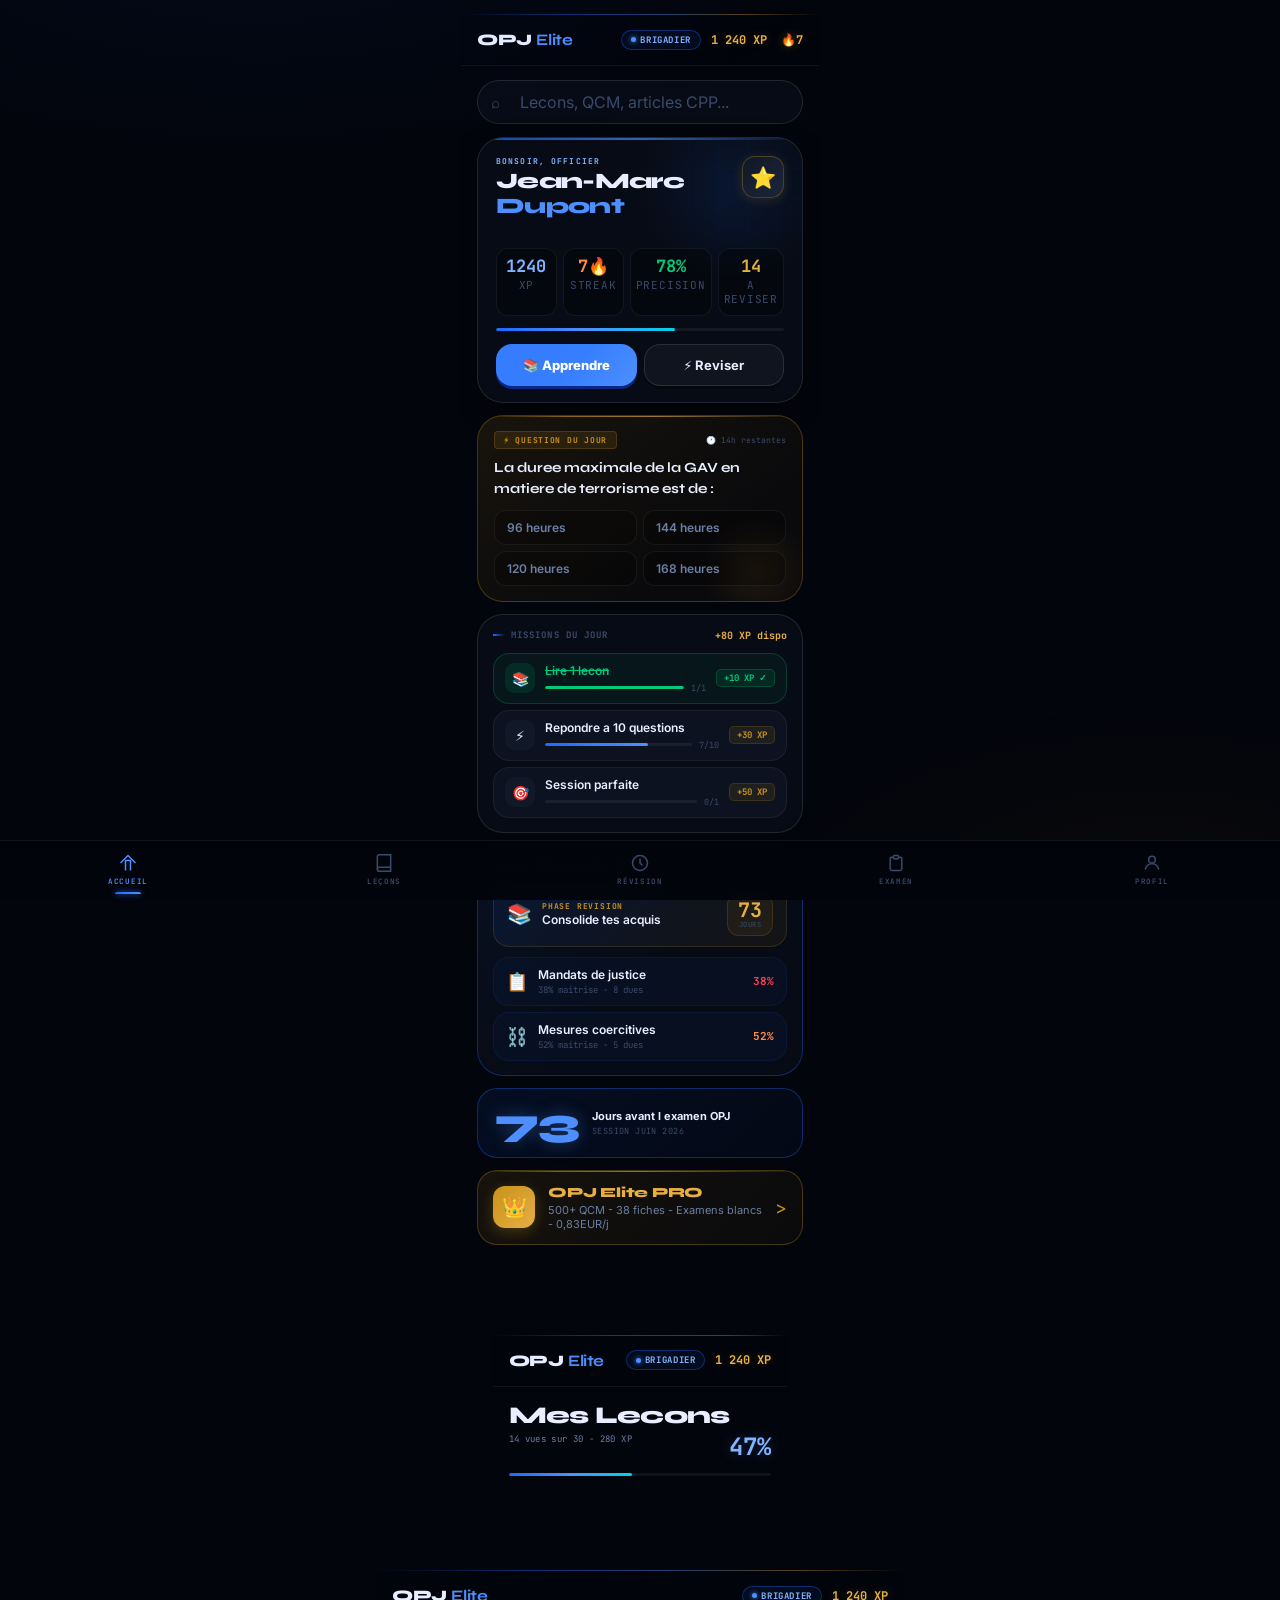
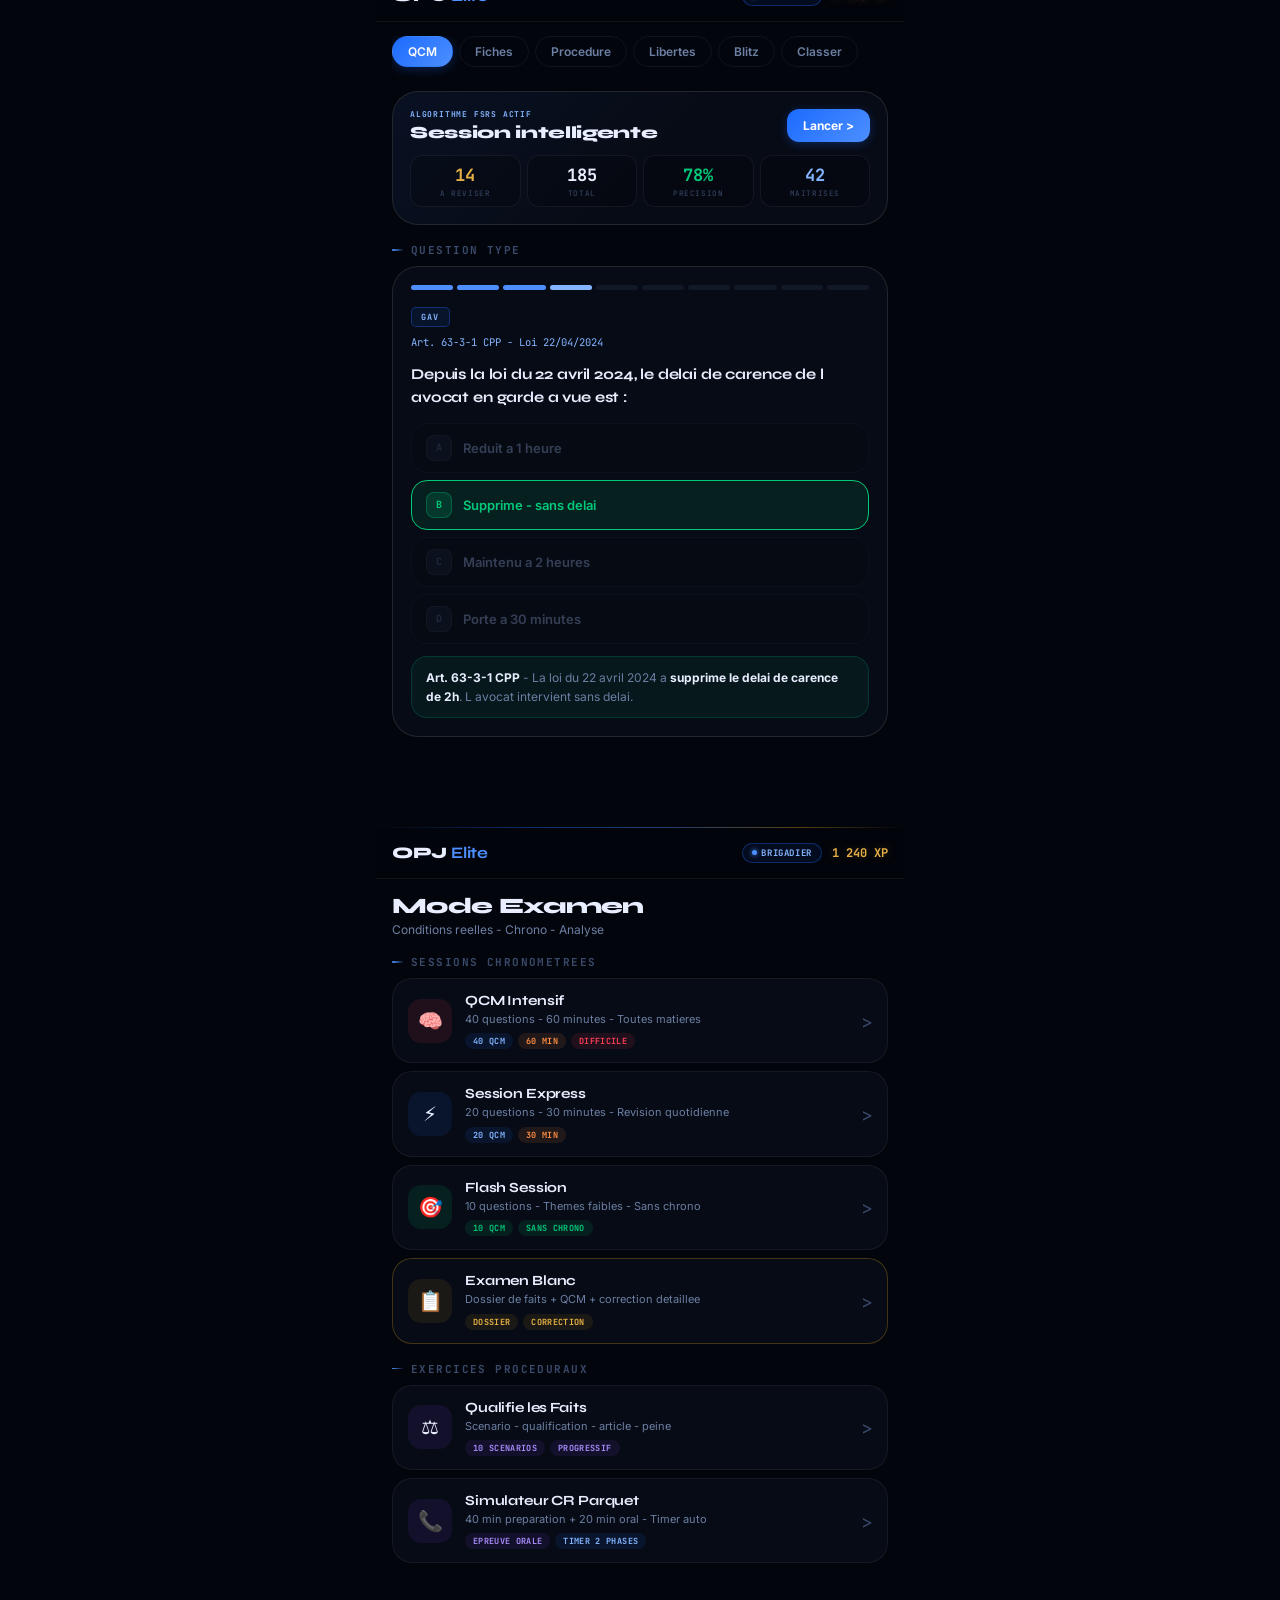
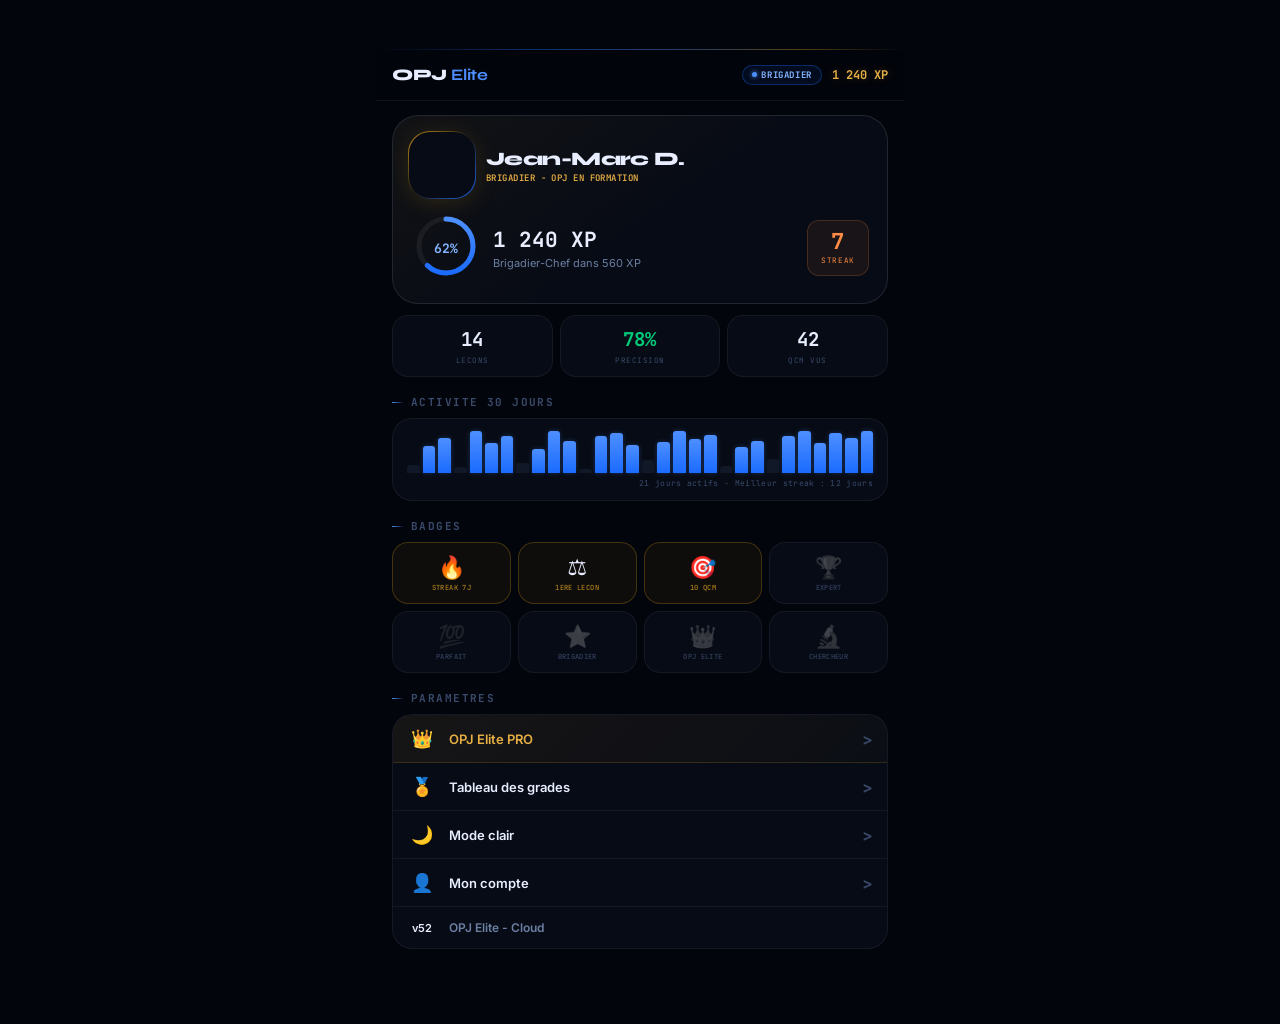
==== index.html @ 8a6d5833 "Add files via upload" ====
<!DOCTYPE html>
<html lang="fr">
<head>
<meta charset="UTF-8">
<meta name="viewport" content="width=device-width,initial-scale=1.0,viewport-fit=cover">
<title>OPJ Elite v52</title>
<link href="https://fonts.googleapis.com/css2?family=Syne:wght@400;600;700;800&family=JetBrains+Mono:wght@400;500;700&family=Inter:wght@400;500;600;700&display=swap" rel="stylesheet">
  <link rel="stylesheet" href="./css/tokens.css">
  <link rel="stylesheet" href="./css/components.css">
  <link rel="stylesheet" href="./css/pages.css">

<style>
:root{
  --bg-0:#03050c;--bg-1:#070b15;--bg-2:#0c1220;--bg-3:#111827;--bg-4:#1c2539;
  --accent:#1b6bff;--accent-l:#4d8fff;--accent-xl:#82b4ff;
  --accent-glow:rgba(27,107,255,.18);--accent-glow-l:rgba(27,107,255,.09);
  --gold:#c8921a;--gold-l:#e6af44;--gold-glow:rgba(200,146,26,.15);
  --ok:#00c97a;--ok-bg:rgba(0,201,122,.1);
  --warn:#ff8c42;--warn-bg:rgba(255,140,66,.1);
  --err:#ff3d57;--err-bg:rgba(255,61,87,.1);
  --cyan:#00d4e8;--violet:#7c3aed;
  --t1:#e8eeff;--t2:#6b7fa3;--t3:#3a4a6b;
  --brd:rgba(255,255,255,.06);--brd-l:rgba(255,255,255,.11);
  --brd-acc:rgba(27,107,255,.35);--brd-gold:rgba(200,146,26,.30);
  --r-s:8px;--r-m:12px;--r-l:16px;--r-xl:20px;--r-2xl:26px;--r-3xl:34px;
  --tr:.16s cubic-bezier(.4,0,.2,1);
  --spring:.38s cubic-bezier(.34,1.56,.64,1);
}
*,*::before,*::after{box-sizing:border-box;margin:0;padding:0}
html,body{background:#03050c;color:#e8eeff}
body{font-family:'Inter',system-ui,sans-serif;-webkit-font-smoothing:antialiased;overflow-x:hidden}
button{font-family:inherit;cursor:pointer;border:none;background:none}
input{font-family:inherit}
::-webkit-scrollbar{display:none}
*{scrollbar-width:none}

/* ANIMATIONS */
@keyframes pgIn{from{opacity:0;transform:translateY(8px)}to{opacity:1;transform:none}}
@keyframes blink{0%,100%{opacity:1}50%{opacity:.25}}
@keyframes flame{0%,100%{transform:scale(1) rotate(-3deg);filter:drop-shadow(0 0 3px #ff8c42)}50%{transform:scale(1.18) rotate(3deg);filter:drop-shadow(0 0 9px #ff3d57)}}
@keyframes slidein{from{opacity:0;transform:translateY(6px)}to{opacity:1;transform:none}}
.flame{display:inline-block;animation:flame 1.8s ease infinite}

/* LAYOUT */
.phone{max-width:390px;margin:0 auto;background:var(--bg-0);min-height:100dvh;display:flex;flex-direction:column;padding-top:env(safe-area-inset-top)}
.screen{display:none;flex:1;flex-direction:column}
.screen.active{display:flex;animation:pgIn .22s ease both}
.scroll-area{flex:1;overflow-y:auto;padding:14px 16px 24px}



/* HEADER */
.app-hdr{flex-shrink:0;height:52px;padding:0 16px;background:rgba(3,5,12,.92);backdrop-filter:blur(24px);-webkit-backdrop-filter:blur(24px);border-bottom:1px solid var(--brd);display:flex;align-items:center;gap:10px;position:relative}
.app-hdr::before{content:'';position:absolute;top:0;left:0;right:0;height:1px;background:linear-gradient(90deg,transparent,var(--accent) 30%,var(--accent-l) 55%,var(--gold) 80%,transparent);opacity:.42}
.hdr-logo{font-family:'Syne',system-ui,sans-serif;font-size:16px;font-weight:800;color:var(--t1);letter-spacing:-.025em;flex:1}
.hdr-logo b{font-style:normal;color:var(--accent-l)}
.hdr-pill{display:flex;align-items:center;gap:4px;padding:3px 9px;border-radius:20px;background:rgba(27,107,255,.08);border:1px solid var(--brd-acc);font-family:'JetBrains Mono',monospace;font-size:8px;font-weight:700;color:var(--accent-xl);letter-spacing:.07em;text-transform:uppercase}
.hdr-pill::before{content:'';width:5px;height:5px;border-radius:50%;background:var(--accent-l);box-shadow:0 0 5px var(--accent-l);animation:blink 2.4s ease infinite}
.hdr-xp{font-family:'JetBrains Mono',monospace;font-size:12px;font-weight:700;color:var(--gold-l);flex-shrink:0}

/* BOTTOM NAV */
.bnav{flex-shrink:0;height:calc(60px + env(safe-area-inset-bottom));padding-bottom:env(safe-area-inset-bottom);background:rgba(3,5,12,.95);backdrop-filter:blur(24px);-webkit-backdrop-filter:blur(24px);border-top:1px solid var(--brd);display:flex;align-items:flex-start;padding-top:5px}
.nb{flex:1;display:flex;flex-direction:column;align-items:center;gap:3px;padding:5px 4px;font-family:'JetBrains Mono',monospace;font-size:7.5px;font-weight:600;letter-spacing:.09em;text-transform:uppercase;color:var(--t3);transition:color var(--tr);position:relative}
.nb svg{transition:transform var(--tr),filter var(--tr)}
.nb.on{color:var(--accent-l)}
.nb.on svg{filter:drop-shadow(0 0 7px rgba(77,143,255,.65));transform:translateY(-1px) scale(1.05)}
.nb.on::after{content:'';position:absolute;bottom:0;left:50%;transform:translateX(-50%);width:26px;height:2px;background:linear-gradient(90deg,var(--accent),var(--accent-l));border-radius:2px;box-shadow:0 0 6px var(--accent)}
.nb-pip{position:absolute;top:4px;right:calc(50% - 14px);width:7px;height:7px;border-radius:50%;background:var(--err);border:2px solid var(--bg-0);box-shadow:0 0 5px var(--err)}

/* SECTION LABEL */
.slbl{font-family:'JetBrains Mono',monospace;font-size:9px;font-weight:700;color:var(--t3);text-transform:uppercase;letter-spacing:.13em;display:flex;align-items:center;gap:7px;margin:18px 0 9px}
.slbl::before{content:'';width:12px;height:1.5px;flex-shrink:0;background:linear-gradient(90deg,var(--accent-l),transparent);border-radius:1px}

/* SEARCH */
.search{position:relative;margin-bottom:13px}
.search input{width:100%;background:var(--bg-1);border:1.5px solid var(--brd-l);border-radius:22px;padding:11px 16px 11px 42px;font-size:14px;color:var(--t1);outline:none}
.search input::placeholder{color:var(--t3)}
.search-ic{position:absolute;left:14px;top:50%;transform:translateY(-50%);color:var(--t3);font-size:15px;pointer-events:none}

/* HERO */
.hero{position:relative;overflow:hidden;background:var(--bg-1);border:1px solid var(--brd-l);border-radius:var(--r-2xl);padding:18px 18px 16px;margin-bottom:12px;box-shadow:0 2px 3px rgba(0,0,0,.4),0 8px 24px rgba(0,0,0,.35)}
.hero::before{content:'';position:absolute;inset:0;pointer-events:none;background-image:linear-gradient(rgba(27,107,255,.04) 1px,transparent 1px),linear-gradient(90deg,rgba(27,107,255,.04) 1px,transparent 1px);background-size:30px 30px;-webkit-mask-image:radial-gradient(ellipse 100% 100% at 100% 0%,black 20%,transparent 68%);mask-image:radial-gradient(ellipse 100% 100% at 100% 0%,black 20%,transparent 68%)}
.hero::after{content:'';position:absolute;top:-50px;right:-30px;width:200px;height:200px;pointer-events:none;background:radial-gradient(circle,rgba(27,107,255,.12) 0%,transparent 65%)}
.hero-line{position:absolute;top:0;left:0;right:0;height:2px;background:linear-gradient(90deg,var(--accent),var(--accent-l) 50%,transparent);border-radius:var(--r-2xl) var(--r-2xl) 0 0;opacity:.65}
.hero-top{position:relative;z-index:1;display:flex;align-items:flex-start;justify-content:space-between;margin-bottom:14px}
.hero-greet{font-family:'JetBrains Mono',monospace;font-size:8px;font-weight:700;color:var(--accent-xl);letter-spacing:.14em;text-transform:uppercase;margin-bottom:3px}
.hero-name{font-family:'Syne',system-ui,sans-serif;font-size:22px;font-weight:800;color:var(--t1);letter-spacing:-.03em;line-height:1.15}
.hero-name span{color:var(--accent-l)}
.hero-av{width:42px;height:42px;border-radius:13px;flex-shrink:0;background:linear-gradient(135deg,var(--bg-3),var(--bg-4));border:1.5px solid var(--brd-gold);display:flex;align-items:center;justify-content:center;font-size:21px;box-shadow:0 2px 12px rgba(200,146,26,.18)}
.kpis{display:grid;grid-template-columns:repeat(4,1fr);gap:6px;margin-bottom:12px;position:relative;z-index:1}
.kpi{background:rgba(0,0,0,.3);border:1px solid var(--brd);border-radius:var(--r-m);padding:9px 5px;text-align:center}
.kpi-v{font-family:'JetBrains Mono',monospace;font-size:17px;font-weight:700;color:var(--t1);line-height:1}
.kpi-l{font-family:'JetBrains Mono',monospace;font-size:7.5px;color:var(--t3);margin-top:3px;text-transform:uppercase;letter-spacing:.07em}
.kpi.xp .kpi-v{color:var(--accent-xl)}.kpi.str .kpi-v{color:var(--warn)}.kpi.due .kpi-v{color:var(--gold-l)}
.xpbar{height:3.5px;background:rgba(255,255,255,.06);border-radius:100px;overflow:hidden;margin-bottom:13px;position:relative;z-index:1}
.xpbar-fill{height:100%;border-radius:100px;background:linear-gradient(90deg,var(--accent),var(--accent-l),var(--cyan));box-shadow:0 0 9px rgba(77,143,255,.5)}
.hero-btns{display:grid;grid-template-columns:1fr 1fr;gap:7px;position:relative;z-index:1}
.btn-main{padding:12px;border-radius:var(--r-l);background:linear-gradient(135deg,var(--accent),var(--accent-l));color:#fff;font-weight:800;font-size:13px;display:flex;align-items:center;justify-content:center;gap:6px;box-shadow:0 3px 0 rgba(13,50,180,.7);position:relative;overflow:hidden;transition:transform .12s,box-shadow .12s}
.btn-main::after{content:'';position:absolute;inset:0;background:linear-gradient(135deg,rgba(255,255,255,.12),transparent 55%);pointer-events:none}
.btn-main:active{transform:translateY(3px);box-shadow:0 1px 0 rgba(13,50,180,.7)}
.btn-sec{padding:12px;border-radius:var(--r-l);border:1px solid var(--brd-l);background:rgba(255,255,255,.04);color:var(--t1);font-weight:700;font-size:13px;display:flex;align-items:center;justify-content:center;gap:6px;box-shadow:0 3px 0 rgba(0,0,0,.35);transition:transform .12s,box-shadow .12s}
.btn-sec:active{transform:translateY(3px);box-shadow:0 1px 0 rgba(0,0,0,.35)}

/* QDJ */
.qdj{position:relative;overflow:hidden;background:linear-gradient(145deg,rgba(200,146,26,.11),rgba(200,146,26,.04) 70%);border:1px solid var(--brd-gold);border-radius:var(--r-2xl);padding:15px 16px;margin-bottom:12px;cursor:pointer}
.qdj::before{content:'';position:absolute;top:0;left:0;right:0;height:1px;background:linear-gradient(90deg,transparent,var(--gold),var(--gold-l) 55%,transparent);opacity:.65}
.qdj::after{content:'';position:absolute;bottom:-30px;right:-15px;width:120px;height:120px;pointer-events:none;background:radial-gradient(circle,rgba(200,146,26,.11) 0%,transparent 65%)}
.qdj-head{display:flex;align-items:center;margin-bottom:9px}
.qdj-badge{display:inline-flex;align-items:center;gap:5px;background:rgba(200,146,26,.12);border:1px solid rgba(200,146,26,.22);color:var(--gold);font-size:8px;font-weight:700;font-family:'JetBrains Mono',monospace;padding:3px 9px;border-radius:4px;text-transform:uppercase;letter-spacing:.09em}
.qdj-timer{margin-left:auto;font-family:'JetBrains Mono',monospace;font-size:8px;color:var(--t3);display:flex;align-items:center;gap:4px}
.qdj-q{font-family:'Syne',system-ui,sans-serif;font-size:14px;font-weight:700;color:var(--t1);line-height:1.48;margin-bottom:10px;position:relative;z-index:1}
.qdj-opts{display:grid;grid-template-columns:1fr 1fr;gap:6px;position:relative;z-index:1}
.qdj-opt{padding:9px 12px;border-radius:var(--r-m);border:1px solid var(--brd);background:rgba(0,0,0,.25);font-size:12px;font-weight:600;color:var(--t2);text-align:left;transition:all var(--tr)}
.qdj-opt:hover{border-color:var(--gold);color:var(--t1);background:rgba(200,146,26,.08)}
.qdj-opt:active{transform:scale(.97)}
.qdj-opt.ok{border-color:var(--ok);background:var(--ok-bg);color:var(--ok);pointer-events:none}
.qdj-opt.ko{border-color:var(--err);background:var(--err-bg);color:var(--err);pointer-events:none}
.qdj-opt.dim{opacity:.4;pointer-events:none}
.qdj-expl{margin-top:10px;padding:11px 13px;border-radius:var(--r-m);background:rgba(0,201,122,.07);border:1px solid rgba(0,201,122,.18);font-size:12px;color:var(--t2);line-height:1.6;position:relative;z-index:1;animation:slidein .22s ease both}

/* MISSIONS */
.missions{background:var(--bg-1);border:1px solid var(--brd-l);border-radius:var(--r-2xl);padding:14px 15px;margin-bottom:12px}
.missions-hd{display:flex;align-items:center;justify-content:space-between;margin-bottom:11px}
.missions-lbl{font-family:'JetBrains Mono',monospace;font-size:9px;font-weight:700;color:var(--t3);text-transform:uppercase;letter-spacing:.12em;display:flex;align-items:center;gap:6px}
.missions-lbl::before{content:'';width:12px;height:1.5px;background:linear-gradient(90deg,var(--accent),transparent)}
.missions-xp{font-family:'JetBrains Mono',monospace;font-size:10px;font-weight:700;color:var(--gold-l)}
.mrow{display:flex;align-items:center;gap:10px;padding:9px 11px;border-radius:var(--r-l);background:var(--bg-2);border:1px solid var(--brd);margin-bottom:6px;transition:all var(--tr)}
.mrow:last-child{margin-bottom:0}
.mrow.done{background:rgba(0,201,122,.06);border-color:rgba(0,201,122,.22)}
.m-ico{width:30px;height:30px;border-radius:9px;flex-shrink:0;display:flex;align-items:center;justify-content:center;font-size:14px;background:var(--bg-3)}
.mrow.done .m-ico{background:rgba(0,201,122,.12)}
.m-body{flex:1;min-width:0}
.m-name{font-size:12px;font-weight:600;color:var(--t1)}
.mrow.done .m-name{color:var(--ok);text-decoration:line-through}
.m-progress{display:flex;align-items:center;gap:7px;margin-top:4px}
.m-track{flex:1;height:2.5px;background:rgba(255,255,255,.06);border-radius:100px;overflow:hidden}
.m-fill{height:100%;border-radius:100px;background:linear-gradient(90deg,var(--accent),var(--accent-l));transition:width .5s ease}
.mrow.done .m-fill{background:var(--ok)}
.m-cnt{font-family:'JetBrains Mono',monospace;font-size:8.5px;color:var(--t3)}
.m-xp{font-family:'JetBrains Mono',monospace;font-size:9px;font-weight:700;color:var(--gold);background:rgba(200,146,26,.1);border:1px solid rgba(200,146,26,.18);border-radius:5px;padding:2px 7px;flex-shrink:0}
.mrow.done .m-xp{color:var(--ok);background:var(--ok-bg);border-color:rgba(0,201,122,.22)}

/* PLAN D ETUDE */
.splan{background:var(--bg-1);border:1px solid var(--brd-acc);border-radius:var(--r-2xl);padding:14px 15px;margin-bottom:12px;position:relative;overflow:hidden}
.splan::before{content:'';position:absolute;inset:0;background:linear-gradient(135deg,rgba(27,107,255,.05),transparent 55%);pointer-events:none}
.splan-lbl{font-family:'JetBrains Mono',monospace;font-size:9px;font-weight:700;color:var(--t3);text-transform:uppercase;letter-spacing:.12em;margin-bottom:10px;position:relative;z-index:1}
.phase{display:flex;align-items:center;gap:10px;background:linear-gradient(135deg,rgba(27,107,255,.09),rgba(200,146,26,.07));border:1px solid rgba(200,146,26,.18);border-radius:var(--r-l);padding:10px 13px;margin-bottom:10px;position:relative;z-index:1}
.phase-em{font-size:20px;flex-shrink:0}
.phase-inf{flex:1}
.phase-tag{font-family:'JetBrains Mono',monospace;font-size:8px;font-weight:700;color:var(--gold);text-transform:uppercase;letter-spacing:.1em}
.phase-txt{font-size:12px;font-weight:600;color:var(--t1);margin-top:1px}
.phase-badge{text-align:center;flex-shrink:0;padding:6px 10px;background:rgba(200,146,26,.08);border:1px solid rgba(200,146,26,.18);border-radius:var(--r-m)}
.phase-n{font-family:'JetBrains Mono',monospace;font-size:20px;font-weight:700;color:var(--gold-l);line-height:1}
.phase-unit{font-family:'JetBrains Mono',monospace;font-size:7px;color:var(--t3);text-transform:uppercase;letter-spacing:.07em}
.sp-row{display:flex;align-items:center;gap:10px;padding:9px 12px;border-radius:var(--r-l);background:rgba(27,107,255,.05);border:1px solid rgba(27,107,255,.1);margin-bottom:6px;cursor:pointer;transition:all var(--tr);position:relative;z-index:1}
.sp-row:last-child{margin-bottom:0}
.sp-row:active{background:rgba(27,107,255,.1);transform:scale(.99)}
.sp-em{font-size:18px;flex-shrink:0}.sp-inf{flex:1;min-width:0}
.sp-name{font-size:12px;font-weight:600;color:var(--t1)}
.sp-sub{font-family:'JetBrains Mono',monospace;font-size:9px;color:var(--t3);margin-top:2px}
.sp-pct{font-family:'JetBrains Mono',monospace;font-size:11px;font-weight:700;flex-shrink:0;min-width:34px;text-align:right}

/* COUNTDOWN */
.countdown{display:flex;align-items:center;gap:13px;background:linear-gradient(135deg,rgba(27,107,255,.09),rgba(27,107,255,.04));border:1px solid var(--brd-acc);border-radius:var(--r-xl);padding:14px 16px;margin-bottom:12px}
.cd-days{font-family:'Syne',system-ui,sans-serif;font-size:40px;font-weight:900;color:var(--accent-l);line-height:1;letter-spacing:-.04em;text-shadow:0 0 18px rgba(77,143,255,.35)}
.cd-lbl{font-size:11px;font-weight:700;color:var(--t1)}
.cd-sub{font-family:'JetBrains Mono',monospace;font-size:8.5px;color:var(--t3);margin-top:2px;letter-spacing:.05em}

/* PRO TEASER */
.pro-teaser{display:flex;align-items:center;gap:13px;padding:13px 15px;background:linear-gradient(135deg,rgba(200,146,26,.1),rgba(200,146,26,.04));border:1px solid var(--brd-gold);border-radius:var(--r-xl);cursor:pointer;margin-bottom:12px;position:relative;overflow:hidden;transition:transform var(--tr)}
.pro-teaser::before{content:'';position:absolute;top:0;left:0;right:0;height:1px;background:linear-gradient(90deg,transparent,var(--gold),var(--gold-l) 50%,transparent);opacity:.6}
.pro-teaser:active{transform:scale(.99)}
.pro-crown{width:42px;height:42px;border-radius:12px;flex-shrink:0;background:linear-gradient(135deg,var(--gold),var(--gold-l));display:flex;align-items:center;justify-content:center;font-size:20px;box-shadow:0 4px 14px rgba(200,146,26,.28)}
.pro-body{flex:1;min-width:0}
.pro-ttl{font-family:'Syne',system-ui,sans-serif;font-size:14px;font-weight:800;color:var(--gold-l);letter-spacing:-.015em}
.pro-sub{font-size:11px;color:var(--t2);margin-top:2px}
.pro-arr{color:var(--gold);font-size:18px;flex-shrink:0}

/* CHAPITRES */
.lec-hdr{display:flex;align-items:flex-end;justify-content:space-between;margin-bottom:14px}
.lec-title{font-family:'Syne',system-ui,sans-serif;font-size:24px;font-weight:800;color:var(--t1);letter-spacing:-.03em}
.lec-pct{font-family:'JetBrains Mono',monospace;font-size:24px;font-weight:700;color:var(--accent-xl);line-height:1;text-shadow:0 0 14px rgba(77,143,255,.3)}
.lec-sub{font-family:'JetBrains Mono',monospace;font-size:9px;color:var(--t2);margin-bottom:14px;letter-spacing:.04em}
.ch{background:var(--bg-1);border:1px solid var(--brd);border-radius:var(--r-xl);overflow:hidden;margin-bottom:8px;transition:border-color var(--tr)}
.ch.open{border-color:var(--brd-l);box-shadow:0 4px 20px rgba(0,0,0,.3)}
.ch-hd{display:flex;align-items:center;gap:12px;padding:13px 14px;cursor:pointer;transition:background var(--tr)}
.ch-hd:active{background:rgba(255,255,255,.02)}
.ch-ico{width:44px;height:44px;border-radius:13px;display:flex;align-items:center;justify-content:center;font-size:20px;flex-shrink:0}
.ch-inf{flex:1;min-width:0}
.ch-num{font-family:'JetBrains Mono',monospace;font-size:8.5px;font-weight:700;color:var(--t3);text-transform:uppercase;letter-spacing:.1em;margin-bottom:2px}
.ch-name{font-family:'Syne',system-ui,sans-serif;font-size:14px;font-weight:800;color:var(--t1);line-height:1.2;letter-spacing:-.01em}
.ch-ref{font-size:10px;color:var(--t3);margin-top:2px}
.ch-meta{display:flex;align-items:center;gap:6px;flex-shrink:0}
.ch-cnt{font-family:'JetBrains Mono',monospace;font-size:10px;color:var(--t3)}
.ch-arr{font-size:18px;color:var(--t3);transition:transform var(--tr),color var(--tr)}
.ch.open .ch-arr{transform:rotate(90deg);color:var(--accent-l)}
.ch-lessons{display:none;border-top:1px solid var(--brd);padding:6px 10px 10px;animation:slidein .2s ease both}
.ch.open .ch-lessons{display:block}
.les{display:flex;align-items:center;gap:12px;padding:10px 13px;border-radius:var(--r-m);cursor:pointer;transition:background var(--tr);margin-bottom:3px;min-height:46px}
.les:active{background:var(--bg-3)}
.les-em{font-size:17px;flex:0 0 26px;text-align:center}
.les-inf{flex:1;min-width:0}
.les-name{font-size:13px;font-weight:600;color:var(--t1)}
.les-ref{font-size:10px;color:var(--t3);margin-top:2px;font-family:'JetBrains Mono',monospace}
.les-st{width:20px;height:20px;border-radius:6px;flex-shrink:0;display:flex;align-items:center;justify-content:center;font-size:9px;font-weight:700;border:1.5px solid var(--brd);color:var(--t3);font-family:'JetBrains Mono',monospace}
.les-st.done{background:var(--ok);border-color:var(--ok);color:#fff}

/* REVISION */
.rtabs{display:flex;overflow-x:auto;gap:6px;padding-bottom:10px;margin-bottom:14px;scrollbar-width:none}
.rtabs::-webkit-scrollbar{display:none}
.rtab{flex-shrink:0;padding:7px 15px;border-radius:20px;border:1px solid var(--brd);background:transparent;color:var(--t2);font-size:12px;font-weight:600;cursor:pointer;white-space:nowrap;transition:all var(--tr)}
.rtab:active{transform:scale(.95)}
.rtab.on{background:linear-gradient(135deg,var(--accent),var(--accent-l));color:#fff;border-color:transparent;box-shadow:0 2px 12px rgba(27,107,255,.3)}
.qhero{background:var(--bg-1);border:1px solid var(--brd-l);border-radius:var(--r-2xl);padding:17px;margin-bottom:12px;position:relative;overflow:hidden}
.qhero::before{content:'';position:absolute;inset:0;background:linear-gradient(135deg,rgba(27,107,255,.06),transparent 55%);pointer-events:none}
.qhero-top{display:flex;align-items:flex-start;justify-content:space-between;margin-bottom:12px;position:relative;z-index:1}
.qhero-lbl{font-family:'JetBrains Mono',monospace;font-size:8px;font-weight:700;color:var(--accent-xl);text-transform:uppercase;letter-spacing:.1em;margin-bottom:3px}
.qhero-ttl{font-family:'Syne',system-ui,sans-serif;font-size:17px;font-weight:800;color:var(--t1);letter-spacing:-.02em}
.qhero-btn{padding:9px 16px;border-radius:var(--r-m);background:linear-gradient(135deg,var(--accent),var(--accent-l));color:#fff;font-size:12px;font-weight:700;box-shadow:0 2px 10px rgba(27,107,255,.3);flex-shrink:0;transition:transform var(--tr)}
.qhero-btn:active{transform:scale(.95)}
.qstats{display:grid;grid-template-columns:repeat(4,1fr);gap:6px;position:relative;z-index:1}
.qstat{background:rgba(0,0,0,.2);border:1px solid var(--brd);border-radius:var(--r-m);padding:8px;text-align:center}
.qstat-v{font-family:'JetBrains Mono',monospace;font-size:17px;font-weight:700;color:var(--t1)}
.qstat-l{font-family:'JetBrains Mono',monospace;font-size:7.5px;color:var(--t3);text-transform:uppercase;letter-spacing:.07em;margin-top:2px}
.qcard{background:var(--bg-1);border:1px solid var(--brd-l);border-radius:var(--r-2xl);padding:18px;margin-bottom:12px}
.qprogbar{display:flex;gap:4px;margin-bottom:14px;height:5px}
.qpd{height:5px;border-radius:4px;flex:1;background:var(--bg-3)}
.qpd.d{background:var(--accent-l)}.qpd.c{background:var(--accent-xl)}
.qcat{display:inline-block;font-family:'JetBrains Mono',monospace;font-size:8.5px;font-weight:700;color:var(--accent-xl);text-transform:uppercase;letter-spacing:.14em;margin-bottom:8px;padding:3px 9px;background:rgba(27,107,255,.09);border:1px solid var(--brd-acc);border-radius:5px}
.qart{font-size:10.5px;margin-bottom:14px;color:var(--accent-xl);font-family:'JetBrains Mono',monospace}
.qtxt{font-family:'Syne',system-ui,sans-serif;font-size:15px;font-weight:700;color:var(--t1);line-height:1.52;margin-bottom:14px;letter-spacing:-.01em}
.qopts{display:flex;flex-direction:column;gap:7px;margin-bottom:12px}
.qopt{display:flex;align-items:center;gap:11px;padding:11px 14px;border-radius:var(--r-l);border:1px solid var(--brd);background:rgba(0,0,0,.18);font-size:13px;font-weight:600;color:var(--t2);text-align:left;min-height:48px;transition:all var(--tr)}
.ql{width:26px;height:26px;border-radius:8px;flex-shrink:0;display:flex;align-items:center;justify-content:center;font-family:'JetBrains Mono',monospace;font-size:10px;font-weight:700;background:var(--bg-3);color:var(--t3);border:1.5px solid var(--brd)}
.qopt:hover{border-color:var(--accent-l);color:var(--t1);background:rgba(27,107,255,.06)}
.qopt.ok{border-color:var(--ok);background:var(--ok-bg);color:var(--ok)}.qopt.ok .ql{background:rgba(0,201,122,.15);color:var(--ok);border-color:rgba(0,201,122,.3)}
.qopt.off{pointer-events:none;opacity:.45}
.qexpl{padding:11px 14px;border-radius:var(--r-l);background:rgba(0,201,122,.07);border:1px solid rgba(0,201,122,.2);font-size:12px;color:var(--t2);line-height:1.6;animation:slidein .2s ease both}
.qexpl b{color:var(--t1)}

/* EXAMEN */
.mcard{display:flex;align-items:center;gap:13px;padding:13px 15px;background:var(--bg-1);border:1px solid var(--brd);border-radius:var(--r-xl);margin-bottom:8px;cursor:pointer;position:relative;overflow:hidden;transition:all var(--tr)}
.mcard::after{content:'>';position:absolute;right:14px;top:50%;transform:translateY(-50%);font-size:18px;color:var(--t3);transition:color var(--tr)}
.mcard:hover{border-color:var(--brd-l)}.mcard:hover::after{color:var(--accent-l)}
.mcard:active{background:var(--bg-2);transform:scale(.997)}
.m-ico2{width:44px;height:44px;border-radius:13px;flex-shrink:0;display:flex;align-items:center;justify-content:center;font-size:20px}
.m-inf{flex:1;min-width:0}
.m-inf h4{font-family:'Syne',system-ui,sans-serif;font-size:14px;font-weight:700;color:var(--t1);letter-spacing:-.01em;margin-bottom:3px}
.m-inf p{font-size:11px;color:var(--t2);line-height:1.4;margin-top:3px}
.mtags{display:flex;flex-wrap:wrap;gap:5px;margin-top:6px}
.mt{font-family:'JetBrains Mono',monospace;font-size:8.5px;font-weight:700;padding:2px 8px;border-radius:20px;letter-spacing:.04em;text-transform:uppercase}
.mt.b{background:rgba(27,107,255,.1);color:var(--accent-xl)}
.mt.o{background:var(--warn-bg);color:var(--warn)}
.mt.g{background:var(--ok-bg);color:var(--ok)}
.mt.r{background:var(--err-bg);color:var(--err)}
.mt.gd{background:rgba(200,146,26,.1);color:var(--gold-l)}
.mt.v{background:rgba(124,58,237,.1);color:#a78bfa}

/* PROFIL */
.phero{background:var(--bg-1);border:1px solid var(--brd-l);border-radius:var(--r-2xl);padding:18px;margin-bottom:11px;position:relative;overflow:hidden}
.phero::before{content:'';position:absolute;inset:0;background:linear-gradient(145deg,rgba(200,146,26,.06),transparent 55%);pointer-events:none}
.pav-row{display:flex;align-items:center;gap:13px;margin-bottom:15px;position:relative;z-index:1}
.pav{width:62px;height:62px;border-radius:18px;flex-shrink:0;background:linear-gradient(135deg,var(--bg-3),var(--bg-4));border:2px solid var(--brd-gold);display:flex;align-items:center;justify-content:center;font-size:30px;box-shadow:0 4px 24px rgba(200,146,26,.22);position:relative}
.pav-ring{position:absolute;inset:-5px;border-radius:22px;border:1px solid transparent;background:linear-gradient(var(--bg-1),var(--bg-1)) padding-box,linear-gradient(135deg,var(--gold),transparent 50%,var(--accent)) border-box}
.pname{font-family:'Syne',system-ui,sans-serif;font-size:19px;font-weight:800;color:var(--t1);letter-spacing:-.03em}
.pgrade{font-family:'JetBrains Mono',monospace;font-size:9px;font-weight:600;color:var(--gold-l);margin-top:2px;letter-spacing:.05em;text-transform:uppercase}
.pxp-row{display:flex;align-items:center;gap:12px;position:relative;z-index:1}
.pring{position:relative;flex-shrink:0}
.pring-pct{position:absolute;inset:0;display:flex;align-items:center;justify-content:center;font-family:'JetBrains Mono',monospace;font-size:13px;font-weight:700;color:var(--accent-xl)}
.pxp-info{flex:1}
.pxp-v{font-family:'JetBrains Mono',monospace;font-size:21px;font-weight:700;color:var(--t1)}
.pxp-next{font-size:11px;color:var(--t2);margin-top:3px;line-height:1.4}
.pstr{display:flex;flex-direction:column;align-items:center;gap:2px;padding:10px 13px;background:rgba(255,140,66,.07);border:1px solid rgba(255,140,66,.2);border-radius:var(--r-m);flex-shrink:0}
.pstr-v{font-family:'JetBrains Mono',monospace;font-size:22px;font-weight:700;color:var(--warn);line-height:1}
.pstr-l{font-family:'JetBrains Mono',monospace;font-size:7.5px;color:var(--warn);text-transform:uppercase;letter-spacing:.09em}
.pstats{display:grid;grid-template-columns:repeat(3,1fr);gap:7px;margin-bottom:11px}
.pstat{background:var(--bg-1);border:1px solid var(--brd);border-radius:var(--r-l);padding:11px 8px;text-align:center}
.pstat-v{font-family:'JetBrains Mono',monospace;font-size:19px;font-weight:700;color:var(--t1)}
.pstat-l{font-family:'JetBrains Mono',monospace;font-size:7.5px;color:var(--t3);text-transform:uppercase;letter-spacing:.07em;margin-top:3px}
.act-chart{background:var(--bg-1);border:1px solid var(--brd);border-radius:var(--r-xl);padding:12px 14px;margin-bottom:11px}
.act-bars{display:flex;align-items:flex-end;gap:3px;height:42px;margin-bottom:5px}
.ab{flex:1;border-radius:3px 3px 0 0;background:var(--bg-3);min-height:3px}
.ab.on{background:linear-gradient(180deg,var(--accent-l),var(--accent));box-shadow:0 0 5px rgba(77,143,255,.28)}
.act-lbl{font-family:'JetBrains Mono',monospace;font-size:8px;color:var(--t3);text-align:right;letter-spacing:.04em}
.badges{display:grid;grid-template-columns:repeat(4,1fr);gap:7px;margin-bottom:11px}
.badge{background:var(--bg-1);border:1px solid var(--brd);border-radius:var(--r-l);padding:11px 5px;text-align:center;transition:all var(--tr)}
.badge.on{border-color:rgba(200,146,26,.28);background:rgba(200,146,26,.06)}
.badge:active{transform:scale(.92)}
.badge-em{font-size:22px;margin-bottom:3px;display:block}
.badge-nm{font-family:'JetBrains Mono',monospace;font-size:7px;color:var(--t3);text-transform:uppercase;letter-spacing:.05em}
.badge.on .badge-nm{color:var(--gold)}
.pmenu{background:var(--bg-1);border:1px solid var(--brd);border-radius:var(--r-xl);overflow:hidden;margin-bottom:11px}
.pmenu-item{display:flex;align-items:center;gap:12px;padding:13px 14px;border-bottom:1px solid var(--brd);cursor:pointer;font-size:13px;font-weight:600;color:var(--t1);transition:background var(--tr)}
.pmenu-item:last-child{border-bottom:none}
.pmenu-item:active{background:rgba(255,255,255,.025)}
.pmenu-item:first-child{background:linear-gradient(135deg,rgba(200,146,26,.08),rgba(200,146,26,.02));border-color:rgba(200,146,26,.2)}
.pmenu-ico{font-size:18px;width:30px;text-align:center;flex-shrink:0}.pmenu-lbl{flex:1}.pmenu-arr{color:var(--t3);font-size:16px;margin-left:auto}

@media(max-width:400px){.hero-name{font-size:19px}.kpi-v{font-size:15px}}

/* BOTTOM SHEET OVERLAY */
.bs-ov{position:fixed;inset:0;z-index:1000;display:none;align-items:flex-end;background:rgba(0,0,0,.55);backdrop-filter:blur(6px);-webkit-backdrop-filter:blur(6px)}
.bs-ov.on{display:flex;animation:pgIn .22s ease both}
.bs-bd{width:100%;max-height:92dvh;background:var(--bg-1);border-radius:24px 24px 0 0;overflow-y:auto;padding-bottom:env(safe-area-inset-bottom)}
.bs-hd{display:flex;align-items:center;justify-content:space-between;padding:14px 16px 0;position:sticky;top:0;background:var(--bg-1);z-index:2}
.bs-pill{width:36px;height:4px;border-radius:2px;background:var(--brd-l);margin:10px auto 0}
.bs-close{width:32px;height:32px;border-radius:50%;background:var(--bg-3);border:1px solid var(--brd);display:flex;align-items:center;justify-content:center;font-size:14px;color:var(--t2)}
/* Lesson modal */
.lm-hero{padding:16px 16px 0;border-bottom:1px solid var(--brd);margin-bottom:2px}
.lm-em{font-size:36px;display:block;margin-bottom:8px}
.lm-nm{font-family:Syne,system-ui,sans-serif;font-size:20px;font-weight:800;color:var(--t1);letter-spacing:-.02em;margin-bottom:4px}
.lm-mt{font-family:'JetBrains Mono',monospace;font-size:9px;color:var(--accent-xl);text-transform:uppercase;letter-spacing:.1em;margin-bottom:12px}
.lm-chips{display:flex;flex-wrap:wrap;gap:5px;margin-bottom:14px}
.lm-chip{font-family:'JetBrains Mono',monospace;font-size:8px;font-weight:700;padding:3px 9px;border-radius:20px;background:rgba(27,107,255,.09);border:1px solid var(--brd-acc);color:var(--accent-xl);text-transform:uppercase;letter-spacing:.08em}
.lm-intro{font-size:13px;color:var(--t2);line-height:1.6;margin-bottom:16px;padding:12px 14px;background:rgba(27,107,255,.05);border-radius:var(--r-l);border-left:3px solid var(--accent)}
.lm-sec-t{font-family:'JetBrains Mono',monospace;font-size:9px;font-weight:700;color:var(--t3);text-transform:uppercase;letter-spacing:.13em;display:flex;align-items:center;gap:7px;margin:16px 0 8px}
.lm-sec-t::before{content:'';width:12px;height:1.5px;flex-shrink:0;background:linear-gradient(90deg,var(--accent-l),transparent)}
.lm-item{font-size:12.5px;color:var(--t2);line-height:1.6;padding:7px 11px;background:var(--bg-2);border-radius:var(--r-m);margin-bottom:4px;border:1px solid var(--brd)}
.lm-item b{color:var(--t1)}
.lm-keys{margin:16px 14px;padding:14px;background:linear-gradient(135deg,rgba(200,146,26,.08),rgba(200,146,26,.03));border:1px solid var(--brd-gold);border-radius:var(--r-l)}
.lm-keys-t{font-family:'JetBrains Mono',monospace;font-size:8px;font-weight:700;color:var(--gold);text-transform:uppercase;letter-spacing:.1em;margin-bottom:8px}
.lm-keys-c{font-size:11.5px;color:var(--t2);line-height:1.8}
.bs-bd{padding:0 16px 24px}
/* LP cards */
.lp-hero{background:var(--bg-1);border:1px solid var(--brd-acc);border-radius:var(--r-2xl);padding:16px;margin-bottom:14px;position:relative;overflow:hidden}
.lp-hero-top{display:flex;align-items:flex-start;justify-content:space-between;margin-bottom:12px}
.lp-hero-title{font-family:Syne,system-ui,sans-serif;font-size:18px;font-weight:800;color:var(--t1);letter-spacing:-.02em}
.lp-hero-sub{font-family:'JetBrains Mono',monospace;font-size:8px;color:var(--t3);text-transform:uppercase;letter-spacing:.1em}
.lp-hero-score{text-align:right}
.lp-hero-pct{font-family:'JetBrains Mono',monospace;font-size:28px;font-weight:700;color:var(--accent-xl);line-height:1}
.lp-hero-pct-l{font-family:'JetBrains Mono',monospace;font-size:8px;color:var(--t3);text-transform:uppercase}
.lp-hero-bar{height:3px;background:rgba(255,255,255,.06);border-radius:100px;overflow:hidden;margin-top:8px}
.lp-hero-fill{height:100%;border-radius:100px}
.lp-source-tabs{display:flex;gap:5px;overflow-x:auto;padding-bottom:8px;margin-bottom:14px;scrollbar-width:none}
.lp-source-tabs::-webkit-scrollbar{display:none}
.lp-src-tab{flex-shrink:0;padding:5px 12px;border-radius:20px;border:1px solid var(--brd);background:transparent;color:var(--t3);font-size:11px;font-weight:600;cursor:pointer;transition:all var(--tr);white-space:nowrap}
.lp-src-tab.active{background:linear-gradient(135deg,var(--accent),var(--accent-l));color:#fff;border-color:transparent}
.lp-cards-wrap{display:flex;flex-direction:column;gap:8px}
.lp-card2{background:var(--bg-1);border:1px solid var(--brd);border-radius:var(--r-xl);padding:13px 14px;cursor:pointer;transition:all var(--tr)}
.lp-card2.done{border-color:rgba(0,201,122,.25);background:rgba(0,201,122,.04)}
.lp-card2-head{display:flex;align-items:flex-start;justify-content:space-between;margin-bottom:7px}
.lp-card2-em{font-size:22px;flex-shrink:0;margin-right:8px}
.lp-card2-badges{display:flex;gap:5px;flex-wrap:wrap}
.lp-src-badge{font-family:'JetBrains Mono',monospace;font-size:8px;font-weight:700;padding:2px 8px;border-radius:20px;text-transform:uppercase;letter-spacing:.07em}
.lp-done-badge{font-family:'JetBrains Mono',monospace;font-size:8px;font-weight:700;padding:2px 8px;border-radius:20px;background:var(--ok-bg);color:var(--ok);text-transform:uppercase}
.lp-card2-nm{font-family:Syne,system-ui,sans-serif;font-size:13px;font-weight:800;color:var(--t1);letter-spacing:-.01em;margin-bottom:3px}
.lp-card2-ref{font-family:'JetBrains Mono',monospace;font-size:9px;color:var(--accent-xl);text-transform:uppercase;letter-spacing:.08em;margin-bottom:6px}
.lp-card2-def{font-size:11.5px;color:var(--t2);line-height:1.5;margin-bottom:7px}
.lp-card2-pts{padding-left:14px;margin:0 0 7px;display:flex;flex-direction:column;gap:3px}
.lp-card2-pts li{font-size:11px;color:var(--t2);line-height:1.5}
.lp-card2-piege{font-size:10.5px;color:var(--warn);background:var(--warn-bg);padding:7px 10px;border-radius:var(--r-m);border:1px solid rgba(255,140,66,.2);margin-bottom:7px}
.lp-card2-footer{display:flex;justify-content:flex-end}
.lp-card2-cta{font-family:'JetBrains Mono',monospace;font-size:9px;font-weight:700;color:var(--accent-xl);text-transform:uppercase;letter-spacing:.08em;padding:4px 10px;border-radius:20px;background:rgba(27,107,255,.08);border:1px solid var(--brd-acc)}
@keyframes fadeUp{from{opacity:0;transform:translateY(8px)}to{opacity:1;transform:none}}

</style>
</head>
<body>
<div class="phone">

<!-- ACCUEIL -->
<div class="page active" id="p-home">
<div class="app-hdr"><div class="hdr-logo">OPJ <b>Elite</b></div><div class="hdr-pill">Brigadier</div><span class="hdr-xp" style="margin-left:auto">1 240 XP &nbsp;<span class="flame">&#x1F525;</span>7</span></div>
<div class="scroll-area">
<div class="search"><span class="search-ic">&#x2315;</span><input placeholder="Lecons, QCM, articles CPP..." readonly></div>
<div class="hero">
<div class="hero-line"></div>
<div class="hero-top"><div><div class="hero-greet">Bonsoir, officier</div><div class="hero-name">Jean-Marc <span>Dupont</span></div></div><div class="hero-av">&#x2B50;</div></div>
<div class="kpis">
<div class="kpi xp"><div class="kpi-v">1240</div><div class="kpi-l">XP</div></div>
<div class="kpi str"><div class="kpi-v">7&#x1F525;</div><div class="kpi-l">Streak</div></div>
<div class="kpi"><div class="kpi-v" style="color:var(--ok)">78%</div><div class="kpi-l">Precision</div></div>
<div class="kpi due"><div class="kpi-v">14</div><div class="kpi-l">A reviser</div></div>
</div>
<div class="xpbar" style="margin-bottom:13px"><div class="xpbar-fill" style="width:62%"></div></div>
<div class="hero-btns"><button class="btn-main">&#x1F4DA; Apprendre</button><button class="btn-sec">&#x26A1; Reviser</button></div>
</div>
<div class="qdj" id="qdj">
<div class="qdj-head"><div class="qdj-badge">&#x26A1; Question du jour</div><div class="qdj-timer">&#x1F550; 14h restantes</div></div>
<div class="qdj-q">La duree maximale de la GAV en matiere de terrorisme est de :</div>
<div class="qdj-opts">
<button class="qdj-opt" onclick="qdjAnswer(this,false)">96 heures</button>
<button class="qdj-opt" onclick="qdjAnswer(this,true)">144 heures</button>
<button class="qdj-opt" onclick="qdjAnswer(this,false)">120 heures</button>
<button class="qdj-opt" onclick="qdjAnswer(this,false)">168 heures</button>
</div>
</div>
<div class="missions">
<div class="missions-hd"><div class="missions-lbl">Missions du jour</div><div class="missions-xp">+80 XP dispo</div></div>
<div class="mrow done"><div class="m-ico">&#x1F4DA;</div><div class="m-body"><div class="m-name">Lire 1 lecon</div><div class="m-progress"><div class="m-track"><div class="m-fill" style="width:100%"></div></div><div class="m-cnt">1/1</div></div></div><div class="m-xp">+10 XP &#x2713;</div></div>
<div class="mrow"><div class="m-ico">&#x26A1;</div><div class="m-body"><div class="m-name">Repondre a 10 questions</div><div class="m-progress"><div class="m-track"><div class="m-fill" style="width:70%"></div></div><div class="m-cnt">7/10</div></div></div><div class="m-xp">+30 XP</div></div>
<div class="mrow"><div class="m-ico">&#x1F3AF;</div><div class="m-body"><div class="m-name">Session parfaite</div><div class="m-progress"><div class="m-track"><div class="m-fill" style="width:0%"></div></div><div class="m-cnt">0/1</div></div></div><div class="m-xp">+50 XP</div></div>
</div>
<div class="splan">
<div class="splan-lbl">Plan d etude adaptatif</div>
<div class="phase"><div class="phase-em">&#x1F4DA;</div><div class="phase-inf"><div class="phase-tag">Phase Revision</div><div class="phase-txt">Consolide tes acquis</div></div><div class="phase-badge"><div class="phase-n">73</div><div class="phase-unit">jours</div></div></div>
<div class="sp-row"><div class="sp-em">&#x1F4CB;</div><div class="sp-inf"><div class="sp-name">Mandats de justice</div><div class="sp-sub">38% maitrise - 8 dues</div></div><div class="sp-pct" style="color:var(--err)">38%</div></div>
<div class="sp-row"><div class="sp-em">&#x26D3;&#xFE0F;</div><div class="sp-inf"><div class="sp-name">Mesures coercitives</div><div class="sp-sub">52% maitrise - 5 dues</div></div><div class="sp-pct" style="color:var(--warn)">52%</div></div>
</div>
<div class="countdown"><div class="cd-days">73</div><div><div class="cd-lbl">Jours avant l examen OPJ</div><div class="cd-sub">SESSION JUIN 2026</div></div></div>
<div class="pro-teaser"><div class="pro-crown">&#x1F451;</div><div class="pro-body"><div class="pro-ttl">OPJ Elite PRO</div><div class="pro-sub">500+ QCM - 38 fiches - Examens blancs - 0,83EUR/j</div></div><div class="pro-arr">></div></div>
</div>
</div>

<!-- LECONS -->
<div class="page" id="p-lecons">
<div class="app-hdr"><div class="hdr-logo">OPJ <b>Elite</b></div><div class="hdr-pill">Brigadier</div><span class="hdr-xp" style="margin-left:auto">1 240 XP</span></div>
<div class="scroll-area">
<div class="lec-hdr"><div><div class="lec-title">Mes Lecons</div><div class="lec-sub" style="margin-top:3px">14 vues sur 30 - 280 XP</div></div><div class="lec-pct">47%</div></div>
<div class="xpbar" style="margin-bottom:16px"><div class="xpbar-fill" style="width:47%"></div></div>
        <div id="lecons-list"></div>
        </div>
</div>
</div>

<!-- REVISION -->
<div class="page" id="p-revision">
<div class="app-hdr"><div class="hdr-logo">OPJ <b>Elite</b></div><div class="hdr-pill">Brigadier</div><span class="hdr-xp" style="margin-left:auto">1 240 XP</span></div>
<div class="scroll-area">
<div class="rtabs"><button class="rtab on">QCM</button><button class="rtab">Fiches</button><button class="rtab">Procedure</button><button class="rtab">Libertes</button><button class="rtab">Blitz</button><button class="rtab">Classer</button></div>
<div class="qhero"><div class="qhero-top"><div><div class="qhero-lbl">Algorithme FSRS actif</div><div class="qhero-ttl">Session intelligente</div></div><button class="qhero-btn">Lancer ></button></div><div class="qstats"><div class="qstat"><div class="qstat-v" style="color:var(--gold-l)">14</div><div class="qstat-l">A reviser</div></div><div class="qstat"><div class="qstat-v">185</div><div class="qstat-l">Total</div></div><div class="qstat"><div class="qstat-v" style="color:var(--ok)">78%</div><div class="qstat-l">Precision</div></div><div class="qstat"><div class="qstat-v" style="color:var(--accent-xl)">42</div><div class="qstat-l">Maitrises</div></div></div></div>
<div class="slbl">Question type</div>
<div class="qcard"><div class="qprogbar"><div class="qpd d"></div><div class="qpd d"></div><div class="qpd d"></div><div class="qpd c"></div><div class="qpd"></div><div class="qpd"></div><div class="qpd"></div><div class="qpd"></div><div class="qpd"></div><div class="qpd"></div></div><div class="qcat">GAV</div><div class="qart">Art. 63-3-1 CPP - Loi 22/04/2024</div><div class="qtxt">Depuis la loi du 22 avril 2024, le delai de carence de l avocat en garde a vue est :</div><div class="qopts"><button class="qopt off"><span class="ql">A</span>Reduit a 1 heure</button><button class="qopt ok"><span class="ql">B</span>Supprime - sans delai</button><button class="qopt off"><span class="ql">C</span>Maintenu a 2 heures</button><button class="qopt off"><span class="ql">D</span>Porte a 30 minutes</button></div><div class="qexpl"><b>Art. 63-3-1 CPP</b> - La loi du 22 avril 2024 a <b>supprime le delai de carence de 2h</b>. L avocat intervient sans delai.</div></div>
</div>
</div>

<!-- EXAMEN -->
<div class="page" id="p-examen">
<div class="app-hdr"><div class="hdr-logo">OPJ <b>Elite</b></div><div class="hdr-pill">Brigadier</div><span class="hdr-xp" style="margin-left:auto">1 240 XP</span></div>
<div class="scroll-area">
<div style="margin-bottom:16px"><div style="font-family:'Syne',system-ui,sans-serif;font-size:22px;font-weight:800;color:var(--t1);letter-spacing:-.03em;margin-bottom:3px">Mode Examen</div><div style="font-size:12px;color:var(--t2)">Conditions reelles - Chrono - Analyse</div></div>
<div class="slbl">Sessions chronometrees</div>
<div class="mcard"><div class="m-ico2" style="background:var(--err-bg)">&#x1F9E0;</div><div class="m-inf"><h4>QCM Intensif</h4><p>40 questions - 60 minutes - Toutes matieres</p><div class="mtags"><span class="mt b">40 QCM</span><span class="mt o">60 min</span><span class="mt r">Difficile</span></div></div></div>
<div class="mcard"><div class="m-ico2" style="background:rgba(27,107,255,.1)">&#x26A1;</div><div class="m-inf"><h4>Session Express</h4><p>20 questions - 30 minutes - Revision quotidienne</p><div class="mtags"><span class="mt b">20 QCM</span><span class="mt o">30 min</span></div></div></div>
<div class="mcard"><div class="m-ico2" style="background:var(--ok-bg)">&#x1F3AF;</div><div class="m-inf"><h4>Flash Session</h4><p>10 questions - Themes faibles - Sans chrono</p><div class="mtags"><span class="mt g">10 QCM</span><span class="mt g">Sans chrono</span></div></div></div>
<div class="mcard" style="border-color:var(--brd-gold)"><div class="m-ico2" style="background:rgba(200,146,26,.1)">&#x1F4CB;</div><div class="m-inf"><h4>Examen Blanc</h4><p>Dossier de faits + QCM + correction detaillee</p><div class="mtags"><span class="mt gd">Dossier</span><span class="mt gd">Correction</span></div></div></div>
<div class="slbl">Exercices proceduraux</div>
<div class="mcard"><div class="m-ico2" style="background:rgba(124,58,237,.1)">&#x2696;&#xFE0F;</div><div class="m-inf"><h4>Qualifie les Faits</h4><p>Scenario - qualification - article - peine</p><div class="mtags"><span class="mt v">10 scenarios</span><span class="mt v">Progressif</span></div></div></div>
<div class="mcard"><div class="m-ico2" style="background:rgba(124,58,237,.1)">&#x1F4DE;</div><div class="m-inf"><h4>Simulateur CR Parquet</h4><p>40 min preparation + 20 min oral - Timer auto</p><div class="mtags"><span class="mt v">Epreuve orale</span><span class="mt b">Timer 2 phases</span></div></div></div>
</div>
</div>

<!-- PROFIL -->
<div class="page" id="p-profil">
<div class="app-hdr"><div class="hdr-logo">OPJ <b>Elite</b></div><div class="hdr-pill">Brigadier</div><span class="hdr-xp" style="margin-left:auto">1 240 XP</span></div>
<div class="scroll-area">
<div class="phero">
<div class="pav-row"><div class="pav"><div class="pav-ring"></div>&#x2B50;</div><div><div class="pname">Jean-Marc D.</div><div class="pgrade">Brigadier - OPJ en formation</div></div></div>
<div class="pxp-row"><div class="pring"><svg width="70" height="70" viewBox="0 0 70 70"><circle cx="35" cy="35" r="27" fill="none" stroke="rgba(255,255,255,.06)" stroke-width="5" transform="rotate(-90 35 35)"/><circle cx="35" cy="35" r="27" fill="none" stroke="url(#rg)" stroke-width="5" stroke-linecap="round" stroke-dasharray="169.6" stroke-dashoffset="64.4" transform="rotate(-90 35 35)"/><defs><linearGradient id="rg" x1="0%" y1="0%" x2="100%" y2="0%"><stop offset="0%" stop-color="#1b6bff"/><stop offset="100%" stop-color="#4d8fff"/></linearGradient></defs></svg><div class="pring-pct">62%</div></div><div class="pxp-info"><div class="pxp-v">1 240 XP</div><div class="pxp-next">Brigadier-Chef dans 560 XP</div></div><div class="pstr"><div class="pstr-v">7</div><div class="pstr-l">Streak</div></div></div>
</div>
<div class="pstats"><div class="pstat"><div class="pstat-v">14</div><div class="pstat-l">Lecons</div></div><div class="pstat"><div class="pstat-v" style="color:var(--ok)">78%</div><div class="pstat-l">Precision</div></div><div class="pstat"><div class="pstat-v">42</div><div class="pstat-l">QCM vus</div></div></div>
<div class="slbl">Activite 30 jours</div>
<div class="act-chart"><div class="act-bars"><div class="ab" style="height:20%"></div><div class="ab on" style="height:65%"></div><div class="ab on" style="height:85%"></div><div class="ab" style="height:15%"></div><div class="ab on" style="height:100%"></div><div class="ab on" style="height:72%"></div><div class="ab on" style="height:90%"></div><div class="ab" style="height:25%"></div><div class="ab on" style="height:58%"></div><div class="ab on" style="height:100%"></div><div class="ab on" style="height:78%"></div><div class="ab" style="height:10%"></div><div class="ab on" style="height:88%"></div><div class="ab on" style="height:95%"></div><div class="ab on" style="height:68%"></div><div class="ab" style="height:32%"></div><div class="ab on" style="height:74%"></div><div class="ab on" style="height:100%"></div><div class="ab on" style="height:82%"></div><div class="ab on" style="height:92%"></div><div class="ab" style="height:18%"></div><div class="ab on" style="height:62%"></div><div class="ab on" style="height:78%"></div><div class="ab" style="height:35%"></div><div class="ab on" style="height:88%"></div><div class="ab on" style="height:100%"></div><div class="ab on" style="height:72%"></div><div class="ab on" style="height:96%"></div><div class="ab on" style="height:84%"></div><div class="ab on" style="height:100%"></div></div><div class="act-lbl">21 jours actifs - Meilleur streak : 12 jours</div></div>
<div class="slbl">Badges</div>
<div class="badges"><div class="badge on"><span class="badge-em">&#x1F525;</span><div class="badge-nm">Streak 7j</div></div><div class="badge on"><span class="badge-em">&#x2696;&#xFE0F;</span><div class="badge-nm">1ere Lecon</div></div><div class="badge on"><span class="badge-em">&#x1F3AF;</span><div class="badge-nm">10 QCM</div></div><div class="badge"><span class="badge-em" style="filter:grayscale(1);opacity:.25">&#x1F3C6;</span><div class="badge-nm">Expert</div></div><div class="badge"><span class="badge-em" style="filter:grayscale(1);opacity:.25">&#x1F4AF;</span><div class="badge-nm">Parfait</div></div><div class="badge"><span class="badge-em" style="filter:grayscale(1);opacity:.25">&#x2B50;</span><div class="badge-nm">Brigadier</div></div><div class="badge"><span class="badge-em" style="filter:grayscale(1);opacity:.25">&#x1F451;</span><div class="badge-nm">OPJ Elite</div></div><div class="badge"><span class="badge-em" style="filter:grayscale(1);opacity:.25">&#x1F52C;</span><div class="badge-nm">Chercheur</div></div></div>
<div class="slbl">Parametres</div>
<div class="pmenu"><div class="pmenu-item"><div class="pmenu-ico">&#x1F451;</div><div class="pmenu-lbl" style="color:var(--gold-l)">OPJ Elite PRO</div><div class="pmenu-arr">></div></div><div class="pmenu-item"><div class="pmenu-ico">&#x1F3C5;</div><div class="pmenu-lbl">Tableau des grades</div><div class="pmenu-arr">></div></div><div class="pmenu-item"><div class="pmenu-ico">&#x1F319;</div><div class="pmenu-lbl">Mode clair</div><div class="pmenu-arr">></div></div><div class="pmenu-item"><div class="pmenu-ico">&#x1F464;</div><div class="pmenu-lbl">Mon compte</div><div class="pmenu-arr">></div></div><div class="pmenu-item"><div class="pmenu-ico" style="font-size:11px">v52</div><div class="pmenu-lbl" style="color:var(--t2);font-size:12px">OPJ Elite - Cloud</div></div></div>
</div>
</div>

</div>

  <!-- OVERLAY LEÇONS -->
  <div id="lec-ov" class="bs-ov" onclick="if(event.target===this)LEC.close()">
    <div id="lec-bd" class="bs-bd"></div>
  </div>

  <!-- OVERLAY LIBERTÉS PUBLIQUES -->
  <div id="lp-ov" class="bs-ov" onclick="if(event.target===this)LP.close()">
    <div id="lp-bd" class="bs-bd"></div>
  </div>



<!-- ─── BARRE DE NAVIGATION UNIQUE ─── -->
<nav class="bnav" id="bnav">
  <button class="nav-btn active" id="nav-home" onclick="navigateTo('home')">
    <svg width="20" height="20" fill="none" stroke="currentColor" stroke-width="1.8" viewBox="0 0 24 24"><path d="M3 12L12 3l9 9"/><path d="M9 21V9h6v12"/></svg>
    <span>Accueil</span>
  </button>
  <button class="nav-btn" id="nav-lecons" onclick="navigateTo('lecons')">
    <svg width="20" height="20" fill="none" stroke="currentColor" stroke-width="1.8" viewBox="0 0 24 24"><path d="M4 19.5A2.5 2.5 0 016.5 17H20"/><path d="M6.5 2H20v20H6.5A2.5 2.5 0 014 19.5v-15A2.5 2.5 0 016.5 2z"/></svg>
    <span>Leçons</span>
  </button>
  <button class="nav-btn" id="nav-revision" onclick="navigateTo('revision')">
    <svg width="20" height="20" fill="none" stroke="currentColor" stroke-width="1.8" viewBox="0 0 24 24"><circle cx="12" cy="12" r="9"/><path d="M12 7v5l3 3"/></svg>
    <span>Révision</span>
  </button>
  <button class="nav-btn" id="nav-examen" onclick="navigateTo('examen')">
    <svg width="20" height="20" fill="none" stroke="currentColor" stroke-width="1.8" viewBox="0 0 24 24"><path d="M9 5H7a2 2 0 00-2 2v12a2 2 0 002 2h10a2 2 0 002-2V7a2 2 0 00-2-2h-2"/><rect x="9" y="3" width="6" height="4" rx="1"/></svg>
    <span>Examen</span>
  </button>
  <button class="nav-btn" id="nav-profil" onclick="navigateTo('profil')">
    <svg width="20" height="20" fill="none" stroke="currentColor" stroke-width="1.8" viewBox="0 0 24 24"><circle cx="12" cy="8" r="4"/><path d="M4 20c0-4 3.6-7 8-7s8 3 8 7"/></svg>
    <span>Profil</span>
  </button>
</nav>

  <script src="./js/core/fsrs.js"></script>
  <script src="./js/core/audio.js"></script>
  <script src="./js/core/supabase.js"></script>
  <script src="./js/app.js"></script>
  <script src="./js/app_patch.js"></script>
</body>
</html>
---- css/tokens.css ----
/* OPJ Elite v52 — CSS Tokens
   Variables centralisées. La majorité du CSS est dans pages.css.
   Ce fichier est un alias - toutes les variables sont dans pages.css :root */
---- css/components.css ----
/* OPJ Elite v52 — Components
   Classes partagées entre pages. Complète pages.css. */

.err-insight {
  background:var(--bg-1); border:1px solid rgba(255,61,87,.2);
  border-radius:var(--r-l); padding:12px 14px; margin-bottom:8px;
}
.err-insight-hd { display:flex; align-items:center; gap:8px; margin-bottom:6px; }
.err-insight-name { font-size:12px; font-weight:700; color:var(--t1); flex:1; }
.err-insight-rate { font-family:'JetBrains Mono',monospace; font-size:11px; color:var(--err); font-weight:700; }
.err-bar { height:3px; background:var(--bg-3); border-radius:100px; overflow:hidden; margin-bottom:8px; }
.err-bar-fill { height:100%; border-radius:100px; background:var(--err); transition:width .6s ease; }
---- css/pages.css ----
/* ═══════════════════════════════════════════════════════════════
   OPJ ELITE — DESIGN SYSTEM v52
   Aesthetic: Tactical Command Center
   Fonts: Syne (display) + JetBrains Mono (mono) + Inter (body)
   Toutes les classes existantes conservées — surcharge complète
   ═══════════════════════════════════════════════════════════════ */

/* ── TOKENS ── */
:root {
  --bg-0: #03050c;
  --bg-1: #070b15;
  --bg-2: #0c1220;
  --bg-3: #111827;
  --bg-4: #1c2539;
  --bg-5: #243047;

  --accent:   #1b6bff;
  --accent-l: #4d8fff;
  --accent-xl:#82b4ff;
  --accent-glow:  rgba(27,107,255,.20);
  --accent-glow-l:rgba(27,107,255,.10);

  --gold:   #c8921a;
  --gold-l: #e6af44;
  --gold-glow: rgba(200,146,26,.16);

  --ok:   #00c97a;
  --ok-bg:rgba(0,201,122,.1);
  --warn: #ff8c42;
  --warn-bg:rgba(255,140,66,.1);
  --err:  #ff3d57;
  --err-bg:rgba(255,61,87,.1);
  --violet:#7c3aed;
  --rose:  #e11d6a;
  --cyan:  #00d4e8;

  --t1: #e8eeff;
  --t2: #6b7fa3;
  --t3: #3a4a6b;
  --t4: #1c2539;

  --brd:     rgba(255,255,255,.055);
  --brd-l:   rgba(255,255,255,.10);
  --brd-acc: rgba(27,107,255,.35);

  --r-xs:4px; --r-s:8px;  --r-m:12px; --r-l:16px;
  --r-xl:20px;--r-2xl:26px;--r-3xl:34px;

  --sh:     0 8px 40px rgba(0,0,0,.7);
  --sh-sm:  0 2px 12px rgba(0,0,0,.45);
  --sh-acc: 0 4px 24px rgba(27,107,255,.30);

  --tr:        .16s cubic-bezier(.4,0,.2,1);
  --tr-spring: .38s cubic-bezier(.34,1.56,.64,1);

  --tap-h: 48px;
  --nav-h: 64px;
  --hdr-h: 52px;
  --page-px: 16px;
  --safe-b: env(safe-area-inset-bottom,0px);
  --safe-t: env(safe-area-inset-top,0px);
}

[data-theme="light"] {
  --bg-0:#f0f4f9; --bg-1:#ffffff; --bg-2:#e8edf5;
  --bg-3:#d8e1ed; --bg-4:#c8d4e4; --bg-5:#b8c4d8;
  --brd:rgba(0,0,0,.065); --brd-l:rgba(0,0,0,.11);
  --t1:#0a1628; --t2:#4a6080; --t3:#8a9ab5;
  --sh:0 2px 16px rgba(0,0,0,.09);
  --sh-sm:0 1px 6px rgba(0,0,0,.06);
}

/* ── RESET ── */
*,*::before,*::after { box-sizing:border-box; margin:0; padding:0 }
html { font-size:16px; -webkit-text-size-adjust:100%; scroll-behavior:smooth }
body {
  font-family:'Inter',system-ui,sans-serif;
  background:var(--bg-0); color:var(--t1);
  min-height:100dvh; overflow-x:hidden;
  -webkit-tap-highlight-color:transparent;
  touch-action:manipulation;
  -webkit-font-smoothing:antialiased;
  -moz-osx-font-smoothing:grayscale;
}
button,a,[onclick],[role="button"] {
  -webkit-tap-highlight-color:transparent;
  touch-action:manipulation;
}
::-webkit-scrollbar { display:none }
* { scrollbar-width:none }

/* ── Texture fond atmosphérique ── */
body::after {
  content:''; position:fixed; inset:0; pointer-events:none; z-index:0;
  background:
    radial-gradient(ellipse 80% 50% at 20% -10%, rgba(27,107,255,.06) 0%, transparent 60%),
    radial-gradient(ellipse 60% 40% at 90% 100%, rgba(200,146,26,.045) 0%, transparent 55%);
}

/* ── LAYOUT ── */
#app {
  position:relative; z-index:1; min-height:100dvh;
  padding-bottom:calc(var(--nav-h) + var(--safe-b) + 8px);
  padding-top:calc(var(--hdr-h) + var(--safe-t));
}
.page {
  max-width:560px; margin:0 auto;
  padding:14px var(--page-px) 40px;
  animation:pgIn .22s cubic-bezier(.4,0,.2,1) both;
}
@keyframes pgIn { from{opacity:0;transform:translateY(7px)} to{opacity:1;transform:none} }
@keyframes fadeUp { from{opacity:0;transform:translateY(12px)} to{opacity:1;transform:none} }
@keyframes popIn { 0%{opacity:0;transform:scale(.8)} 70%{transform:scale(1.04)} 100%{opacity:1;transform:scale(1)} }
@keyframes slideDown { from{opacity:0;transform:translateY(-4px)} to{opacity:1;transform:none} }
@keyframes shimmer { 0%{background-position:-200% 0} 100%{background-position:200% 0} }
@keyframes sheetUp { from{transform:translateY(100%)} to{transform:none} }
@keyframes levelUp { 0%{transform:scale(1)} 30%{transform:scale(1.22)} 70%{transform:scale(.97)} 100%{transform:scale(1)} }
@keyframes shake { 0%,100%{transform:translateX(0)} 25%{transform:translateX(-5px)} 75%{transform:translateX(5px)} }
@keyframes pulseGold { 0%,100%{box-shadow:0 0 0 0 rgba(200,146,26,.35)} 50%{box-shadow:0 0 0 7px rgba(200,146,26,0)} }
@keyframes floatUp { 0%,100%{transform:translateY(0)} 50%{transform:translateY(-4px)} }
@keyframes slideInRight { from{opacity:0;transform:translateX(14px)} to{opacity:1;transform:none} }
@keyframes blinkDot { 0%,100%{opacity:1} 50%{opacity:.3} }
@keyframes toastIn { from{opacity:0;transform:translateY(7px) scale(.95)} to{opacity:1;transform:none} }
@keyframes toastOut { to{opacity:0;transform:translateY(7px)} }
@keyframes flamePulse {
  0%,100%{ transform:scale(1) rotate(-3deg); filter:drop-shadow(0 0 3px var(--warn)) }
  50%{ transform:scale(1.15) rotate(3deg); filter:drop-shadow(0 0 10px var(--err)) }
}

.level-up-anim { animation:levelUp .6s cubic-bezier(.34,1.56,.64,1) }
.shake { animation:shake .35s ease }
.pop-in { animation:popIn .3s cubic-bezier(.34,1.56,.64,1) }
.streak-flame { display:inline-block; animation:flamePulse 1.8s ease infinite }
:focus-visible { outline:2px solid var(--accent-l); outline-offset:2px }
@media(prefers-reduced-motion:reduce) { *{animation:none!important;transition:none!important} }

/* ── HEADER ── */
.app-hdr {
  position:fixed; top:0; left:0; right:0;
  height:calc(var(--hdr-h) + var(--safe-t));
  padding-top:var(--safe-t); z-index:200;
  background:rgba(3,5,12,.88);
  backdrop-filter:blur(28px) saturate(160%);
  -webkit-backdrop-filter:blur(28px) saturate(160%);
  border-bottom:1px solid var(--brd);
  display:flex; align-items:center;
  padding-left:16px; padding-right:16px; gap:10px;
  position:fixed;
}
.app-hdr::before {
  content:''; position:absolute; top:0; left:0; right:0; height:1px;
  background:linear-gradient(90deg,transparent,var(--accent) 30%,var(--accent-l) 55%,var(--gold) 80%,transparent);
  opacity:.42;
}
.hdr-logo {
  font-family:'Syne','Bricolage Grotesque',sans-serif;
  font-size:16px; font-weight:800; color:var(--t1);
  letter-spacing:-.025em; flex:1;
}
.hdr-logo span, .hdr-logo b, .hdr-logo em {
  font-style:normal; color:var(--accent-l);
}
.hdr-badge {
  font-family:'JetBrains Mono','DM Mono',monospace; font-size:8px;
  display:flex; align-items:center; gap:4px;
  padding:3px 9px; border-radius:20px;
  background:rgba(27,107,255,.08); border:1px solid var(--brd-acc);
  color:var(--accent-xl); font-weight:700; letter-spacing:.07em;
  text-transform:uppercase;
}
.hdr-badge::before {
  content:''; width:5px; height:5px; border-radius:50%;
  background:var(--accent-l); box-shadow:0 0 5px var(--accent-l);
  animation:blinkDot 2.4s ease infinite;
}
.hdr-xp {
  font-family:'JetBrains Mono','DM Mono',monospace; font-size:12px;
  color:var(--gold-l); font-weight:700; flex-shrink:0;
  text-shadow:0 0 10px rgba(230,175,68,.28);
}

/* ── BOTTOM NAV ── */
.bnav {
  position:fixed; bottom:0; left:0; right:0; z-index:200;
  height:calc(var(--nav-h) + var(--safe-b));
  padding-bottom:var(--safe-b);
  background:rgba(3,5,12,.94);
  backdrop-filter:blur(24px) saturate(180%);
  -webkit-backdrop-filter:blur(24px) saturate(180%);
  border-top:1px solid var(--brd);
  display:flex; align-items:flex-start; padding-top:6px;
}
.nav-btn {
  flex:1; display:flex; flex-direction:column; align-items:center;
  gap:3px; padding:7px 4px; background:none; border:none; cursor:pointer;
  color:var(--t3); font-family:'JetBrains Mono','DM Mono',monospace;
  font-size:7.5px; font-weight:600; letter-spacing:.09em; text-transform:uppercase;
  transition:color var(--tr); position:relative; min-height:var(--tap-h);
}
.nav-btn::before {
  content:''; position:absolute; bottom:0; left:50%; transform:translateX(-50%);
  width:0; height:2px;
  background:linear-gradient(90deg,var(--accent),var(--accent-l));
  border-radius:2px 2px 0 0;
  transition:width var(--tr-spring);
  box-shadow:0 0 6px var(--accent);
}
.nav-btn.active { color:var(--accent-l) }
.nav-btn.active::before { width:26px }
.nav-icon {
  font-size:20px; line-height:1;
  display:flex; align-items:center; justify-content:center;
  width:24px; height:24px;
  transition:transform var(--tr), filter var(--tr);
}
.nav-btn.active .nav-icon {
  filter:drop-shadow(0 0 7px rgba(77,143,255,.65));
  transform:translateY(-1px) scale(1.04);
}
.nav-btn.active .nav-icon svg { stroke:var(--accent-l) }
.nav-btn:not(.active) .nav-icon svg { stroke:var(--t3) }
.nav-lbl { font-size:7.5px; letter-spacing:.09em }
.nav-btn.active .nav-lbl { color:var(--accent-xl); font-weight:700 }

/* ── TYPOGRAPHY ── */
.text-xs{font-size:10px}.text-s{font-size:11px}.text-sm{font-size:12px}
.text-base{font-size:13px}.text-md{font-size:14px}.text-lg{font-size:15px}
.text-xl{font-size:17px}.text-2xl{font-size:20px}.text-3xl{font-size:24px}
.font-title { font-family:'Syne','Bricolage Grotesque',sans-serif }
.font-mono  { font-family:'JetBrains Mono','DM Mono',monospace }
.fw-400{font-weight:400}.fw-500{font-weight:500}.fw-600{font-weight:600}
.fw-700{font-weight:700}.fw-800{font-weight:800}.fw-900{font-weight:900}
.text-primary{color:var(--t1)}.text-secondary{color:var(--t2)}.text-muted{color:var(--t3)}
.text-accent{color:var(--accent-l)}.text-gold{color:var(--gold)}.text-ok{color:var(--ok)}
.text-err{color:var(--err)}.text-warn{color:var(--warn)}

/* ── SPACING ── */
.mb4{margin-bottom:4px}.mb8{margin-bottom:8px}.mb12{margin-bottom:12px}
.mb14{margin-bottom:14px}.mb16{margin-bottom:16px}.mb20{margin-bottom:20px}
.mb24{margin-bottom:24px}.mt8{margin-top:8px}.mt12{margin-top:12px}
.mt16{margin-top:16px}.mt20{margin-top:20px}
.gap6{gap:6px}.gap8{gap:8px}.gap10{gap:10px}.gap12{gap:12px}
.flex-b{display:flex;align-items:center;justify-content:space-between}
.flex-c{display:flex;align-items:center;justify-content:center}
.flex-a{display:flex;align-items:center}
.flex-1{flex:1}.w-full{width:100%}.overflow-x-auto{overflow-x:auto}
.grid-2{display:grid;grid-template-columns:1fr 1fr;gap:10px}
.grid-3{display:grid;grid-template-columns:repeat(3,1fr);gap:8px}
select.inp{appearance:none;-webkit-appearance:none}

/* ── SECTION LABELS ── */
.sect-label, .sec-hd h4 {
  font-family:'Syne','Bricolage Grotesque',sans-serif;
  font-size:13px; font-weight:700; color:var(--t1);
  letter-spacing:-.01em; margin-bottom:9px; margin-top:18px;
  display:flex; align-items:center; gap:8px;
}
.sect-label::before {
  content:''; flex:0 0 12px; height:1.5px;
  background:linear-gradient(90deg,var(--accent-l),transparent);
  border-radius:1px;
}
.divider { height:1px; background:var(--brd); margin:14px 0 }

/* ── CARDS ── */
.card {
  background:var(--bg-1); border:1px solid var(--brd);
  border-radius:var(--r-xl); padding:16px; margin-bottom:10px;
}
.card-accent { border-color:var(--brd-acc); background:rgba(27,107,255,.04) }
.card-gold {
  background:linear-gradient(135deg,rgba(200,146,26,.1),rgba(200,146,26,.04));
  border-color:rgba(200,146,26,.28);
  animation:pulseGold 3.5s ease-in-out infinite;
}
.card-ok { border-color:rgba(0,201,122,.22); background:rgba(0,201,122,.04) }
.card-hover { cursor:pointer; transition:all var(--tr) }
.card-hover:hover,.card-hover:active { background:var(--bg-2); border-color:var(--brd-l); transform:scale(.995) }

/* ── BUTTONS ── */
.btn {
  display:inline-flex; align-items:center; justify-content:center; gap:7px;
  padding:12px 18px; min-height:var(--tap-h); border-radius:var(--r-l); border:none;
  font-family:'Inter',sans-serif; font-size:13px; font-weight:700;
  cursor:pointer; transition:all var(--tr); white-space:nowrap;
}
.btn:active { opacity:.88 }
.btn-p {
  background:linear-gradient(135deg,var(--accent),var(--accent-l));
  color:#fff; width:100%; padding:13px; font-size:14px; border-radius:var(--r-l);
  box-shadow:0 3px 0 rgba(15,60,200,.6);
  transition:transform .12s, box-shadow .12s;
  font-weight:800; letter-spacing:-.01em;
}
.btn-p:hover { box-shadow:0 4px 0 rgba(15,60,200,.6), var(--sh-acc); transform:translateY(-1px) }
.btn-p:active { transform:translateY(3px); box-shadow:0 1px 0 rgba(15,60,200,.6) }
.btn-gold {
  background:linear-gradient(135deg,var(--gold),var(--gold-l));
  color:#1a0e00; width:100%; padding:13px; font-size:14px; border-radius:var(--r-l);
  font-weight:800; box-shadow:0 3px 0 rgba(140,80,0,.5);
}
.btn-gold:active { transform:translateY(3px); box-shadow:0 1px 0 rgba(140,80,0,.5) }
.btn-ghost {
  background:rgba(255,255,255,.05); border:1px solid var(--brd-l); color:var(--t2);
  border-radius:var(--r-l); font-weight:700;
}
.btn-ghost:hover { background:rgba(255,255,255,.09) }
.btn-ghost:active { background:var(--bg-3) }
.btn-danger { background:var(--err-bg); color:var(--err); border:1px solid rgba(255,61,87,.22) }
.btn-sm { padding:8px 13px; font-size:12px; border-radius:var(--r-m); min-height:36px }
.btn-full { width:100% }
.btn-prim {
  display:flex; align-items:center; justify-content:center;
  width:100%; padding:12px; border-radius:var(--r-l); border:none;
  background:linear-gradient(135deg,var(--accent),var(--accent-l)); color:#fff;
  font-size:14px; font-weight:800; cursor:pointer; font-family:'Inter',sans-serif;
}

/* ── INPUTS ── */
.inp {
  width:100%; max-width:100%; box-sizing:border-box;
  background:var(--bg-2); border:1px solid var(--bg-4);
  border-radius:var(--r-m); padding:12px 14px; font-size:16px;
  color:var(--t1); font-family:'Inter',sans-serif; outline:none;
  transition:border-color var(--tr), box-shadow var(--tr);
}
.inp:focus { border-color:var(--accent-l); box-shadow:0 0 0 3px var(--accent-glow) }
.inp::placeholder { color:var(--t3) }
.inp-g { margin-bottom:14px; width:100% }
.inp-lbl {
  font-family:'JetBrains Mono','DM Mono',monospace;
  font-size:10px; font-weight:700; color:var(--t3);
  letter-spacing:.07em; text-transform:uppercase;
  display:block; margin-bottom:6px;
}
input[type=month] {
  width:100%; max-width:100%; box-sizing:border-box;
  -webkit-appearance:none; appearance:none;
}
input[type=month]::-webkit-calendar-picker-indicator { opacity:.5; filter:invert(1); flex-shrink:0 }

/* ── XP BAR ── */
.xp-bar {
  height:5px; background:var(--bg-3); border-radius:100px;
  overflow:hidden; position:relative; margin-bottom:14px;
}
.xp-fill {
  height:100%;
  background:linear-gradient(90deg,var(--accent),var(--accent-l),var(--cyan));
  border-radius:100px;
  transition:width .8s cubic-bezier(.4,0,.2,1);
  box-shadow:0 0 8px rgba(77,143,255,.45);
}

/* ── TAGS ── */
.tag {
  font-family:'JetBrains Mono','DM Mono',monospace; font-size:8.5px; font-weight:700;
  padding:2px 8px; border-radius:var(--r-xs); letter-spacing:.04em;
  display:inline-flex; align-items:center; gap:3px;
}
.tag-accent { background:rgba(27,107,255,.1); color:var(--accent-xl); border:1px solid var(--brd-acc) }
.tag-gold   { background:rgba(200,146,26,.1); color:var(--gold-l);    border:1px solid rgba(200,146,26,.2) }
.tag-ok     { background:var(--ok-bg); color:var(--ok) }
.tag-err    { background:var(--err-bg); color:var(--err) }
.tag-warn   { background:var(--warn-bg); color:var(--warn) }
.tag-violet { background:rgba(124,58,237,.12); color:#a78bfa }

/* ── TOAST ── */
.toast {
  background:var(--bg-2); border:1px solid var(--brd-l); border-radius:var(--r-xl);
  padding:11px 17px; font-size:13px; font-weight:700; color:var(--t1);
  box-shadow:0 8px 32px rgba(0,0,0,.55);
  white-space:nowrap; backdrop-filter:blur(12px);
  animation:toastIn .25s cubic-bezier(.34,1.56,.64,1), toastOut .3s ease 2.7s both;
  pointer-events:auto;
}
.toast.ok  { border-color:rgba(0,201,122,.28); color:var(--ok) }
.toast.err { border-color:rgba(255,61,87,.28); color:var(--err) }

/* ── SEARCH ── */
.search-wrap { position:relative; margin-bottom:13px }
.search-inp {
  width:100%; background:var(--bg-1); border:1.5px solid var(--brd-l);
  border-radius:var(--r-xl); padding:11px 40px 11px 42px;
  font-size:16px; color:var(--t1); font-family:'Inter',sans-serif;
  outline:none; transition:border-color var(--tr), box-shadow var(--tr);
  box-shadow:0 2px 12px rgba(0,0,0,.22);
}
.search-inp:focus {
  border-color:var(--accent-l);
  box-shadow:0 0 0 3px var(--accent-glow), 0 2px 12px rgba(27,107,255,.15);
}
.search-icon {
  position:absolute; left:13px; top:50%; transform:translateY(-50%);
  font-size:15px; pointer-events:none; color:var(--t3);
}
.search-clear {
  position:absolute; right:11px; top:50%; transform:translateY(-50%);
  background:none; border:none; color:var(--t3); font-size:14px; cursor:pointer; display:none;
}
.search-results {
  position:absolute; top:calc(100% + 5px); left:0; right:0;
  background:var(--bg-1); border:1px solid var(--brd-l);
  border-radius:var(--r-l); z-index:150; max-height:300px; overflow-y:auto;
  box-shadow:var(--sh);
}
.sr-group-lbl {
  font-size:8px; font-weight:700; color:var(--t3); text-transform:uppercase;
  letter-spacing:.1em; padding:7px 11px 3px;
  font-family:'JetBrains Mono','DM Mono',monospace;
}
.sr-item {
  display:flex; align-items:flex-start; gap:9px; padding:9px 11px;
  cursor:pointer; transition:background var(--tr); border-bottom:1px solid var(--brd);
}
.sr-item:hover { background:var(--bg-2) }
.sr-item-icon { font-size:14px; flex-shrink:0; margin-top:1px }
.sr-item-main { font-size:12px; font-weight:600; color:var(--t1) }
.sr-item-sub { font-size:10px; color:var(--t3); margin-top:1px; font-family:'JetBrains Mono','DM Mono',monospace }

/* ════════════════════
   HOME — HERO
════════════════════ */
.hero {
  position:relative; overflow:hidden;
  background:var(--bg-1);
  border:1px solid var(--brd-l);
  border-radius:var(--r-2xl);
  padding:18px 18px 16px;
  margin-bottom:12px;
  box-shadow:0 1px 3px rgba(0,0,0,.4), 0 8px 24px rgba(0,0,0,.3);
}
/* Grille tactique en fond */
.hero::before {
  content:''; position:absolute; inset:0; pointer-events:none;
  background-image:
    linear-gradient(rgba(27,107,255,.04) 1px, transparent 1px),
    linear-gradient(90deg, rgba(27,107,255,.04) 1px, transparent 1px);
  background-size:30px 30px;
  mask-image:radial-gradient(ellipse 100% 100% at 100% 0%, black 20%, transparent 66%);
  -webkit-mask-image:radial-gradient(ellipse 100% 100% at 100% 0%, black 20%, transparent 66%);
}
/* Glow accent */
.hero::after {
  content:''; position:absolute; top:-50px; right:-30px;
  width:200px; height:200px; pointer-events:none;
  background:radial-gradient(circle, rgba(27,107,255,.13) 0%, transparent 65%);
}
/* Ligne top */
.hero-top-line {
  position:absolute; top:0; left:0; right:0; height:2px;
  background:linear-gradient(90deg, var(--accent), var(--accent-l) 50%, transparent);
  border-radius:var(--r-2xl) var(--r-2xl) 0 0; opacity:.65;
}
.hero-greeting {
  font-family:'JetBrains Mono','DM Mono',monospace; font-size:8px; font-weight:700;
  color:var(--accent-xl); letter-spacing:.14em; text-transform:uppercase;
  margin-bottom:4px; position:relative; z-index:1;
}
.hero-name {
  font-family:'Syne','Bricolage Grotesque',sans-serif;
  font-size:22px; font-weight:800; color:var(--t1);
  margin-bottom:14px; letter-spacing:-.03em; line-height:1.15;
  position:relative; z-index:1;
}
.hero-name span { color:var(--accent-l) }
/* KPI grid */
.hero-kpis {
  display:grid; grid-template-columns:repeat(4,1fr);
  gap:6px; margin-bottom:12px; position:relative; z-index:1;
}
.hero-kpi {
  background:rgba(0,0,0,.3); border:1px solid var(--brd);
  border-radius:var(--r-m); padding:9px 5px; text-align:center;
  transition:transform var(--tr);
}
.hero-kpi:active { transform:scale(.93) }
.hero-kv {
  font-family:'JetBrains Mono','DM Mono',monospace;
  font-size:17px; font-weight:700; color:var(--t1); line-height:1;
}
.hero-kl {
  font-family:'JetBrains Mono','DM Mono',monospace;
  font-size:8px; color:var(--t3); margin-top:3px;
  text-transform:uppercase; letter-spacing:.07em;
}
.kpi-xp    .hero-kv { color:var(--accent-xl) }
.kpi-streak.hero-kv { color:var(--warn) }
.kpi-streak .hero-kv { color:var(--warn) }
.kpi-due   .hero-kv { color:var(--gold-l) }
/* Hero buttons */
.hero-btns {
  display:grid; grid-template-columns:1fr 1fr; gap:7px;
  position:relative; z-index:1;
}
.hero-btn-p {
  padding:12px; border-radius:var(--r-l); border:none; cursor:pointer;
  background:linear-gradient(135deg,var(--accent),var(--accent-l));
  color:#fff; font-weight:800; font-size:13px; font-family:'Inter',sans-serif;
  display:flex; align-items:center; justify-content:center; gap:6px;
  box-shadow:0 3px 0 rgba(15,60,200,.6);
  transition:transform .12s, box-shadow .12s;
  position:relative; overflow:hidden;
}
.hero-btn-p::after {
  content:''; position:absolute; inset:0;
  background:linear-gradient(135deg,rgba(255,255,255,.13),transparent 55%);
  pointer-events:none;
}
.hero-btn-p:active { transform:translateY(3px); box-shadow:0 1px 0 rgba(15,60,200,.6) }
.hero-btn-s {
  padding:12px; border-radius:var(--r-l); cursor:pointer;
  border:1px solid var(--brd-l); background:rgba(255,255,255,.04);
  color:var(--t1); font-weight:700; font-size:13px; font-family:'Inter',sans-serif;
  display:flex; align-items:center; justify-content:center; gap:6px;
  transition:all var(--tr); backdrop-filter:blur(6px);
  box-shadow:0 3px 0 rgba(0,0,0,.3);
}
.hero-btn-s:active { background:rgba(255,255,255,.08); transform:translateY(3px); box-shadow:0 1px 0 rgba(0,0,0,.3) }

/* ── Home stats grid ── */
.stats-grid { display:grid; grid-template-columns:1fr 1fr; gap:9px; margin-bottom:12px }
.stat-card {
  background:var(--bg-1); border:1px solid var(--brd);
  border-radius:var(--r-xl); padding:16px 12px; text-align:center;
  position:relative; overflow:hidden;
}
.stat-val {
  font-family:'JetBrains Mono','DM Mono',monospace; font-size:26px; font-weight:800;
  color:var(--accent-xl);
}
.stat-lbl { font-size:10px; color:var(--t2); margin-top:3px; font-family:'JetBrains Mono','DM Mono',monospace }

/* ── Motivation banner ── */
#h-motiv-banner {
  border-radius:var(--r-xl); margin-bottom:10px;
  background:linear-gradient(135deg,rgba(27,107,255,.07),rgba(27,107,255,.03));
  border:1px solid rgba(27,107,255,.14);
}

/* ── Défi card ── */
.defi-card {
  background:linear-gradient(145deg,rgba(200,146,26,.1),rgba(200,146,26,.04) 70%);
  border:1px solid rgba(200,146,26,.28);
  border-radius:var(--r-2xl); padding:15px 16px; margin-bottom:12px;
  position:relative; overflow:hidden; cursor:pointer;
}
.defi-card::before {
  content:''; position:absolute; top:0; left:0; right:0; height:1px;
  background:linear-gradient(90deg,transparent,var(--gold),var(--gold-l) 55%,transparent); opacity:.65;
}
.defi-card::after {
  content:''; position:absolute; bottom:-30px; right:-15px;
  width:120px; height:120px; pointer-events:none;
  background:radial-gradient(circle,rgba(200,146,26,.12) 0%,transparent 65%);
}
.defi-badge {
  display:inline-flex; align-items:center; gap:5px;
  background:rgba(200,146,26,.12); border:1px solid rgba(200,146,26,.22);
  color:var(--gold); font-size:8px; font-weight:700;
  font-family:'JetBrains Mono','DM Mono',monospace;
  padding:3px 9px; border-radius:4px; text-transform:uppercase; letter-spacing:.09em;
  margin-bottom:8px;
}
.defi-done .defi-badge { background:var(--ok-bg); border-color:rgba(0,201,122,.2); color:var(--ok) }
.defi-title {
  font-family:'Syne','Bricolage Grotesque',sans-serif;
  font-size:14px; font-weight:800; color:var(--t1); margin-bottom:3px;
}
.defi-sub { font-size:11px; color:var(--t2); margin-bottom:10px; line-height:1.5 }
.defi-countdown { font-family:'JetBrains Mono','DM Mono',monospace; font-size:10px; color:var(--gold); font-weight:600; margin-top:6px }
/* Weak zones */
.weak-widget {
  background:var(--bg-1); border:1px solid rgba(255,61,87,.18);
  border-radius:var(--r-xl); padding:13px 14px; margin-bottom:12px;
}
.weak-widget-title {
  font-size:9px; font-weight:700; color:var(--err); text-transform:uppercase;
  letter-spacing:.1em; margin-bottom:10px;
  display:flex; align-items:center; gap:6px;
  font-family:'JetBrains Mono','DM Mono',monospace;
}
.weak-row { display:flex; align-items:center; gap:10px; margin-bottom:8px }
.weak-name { font-size:12px; font-weight:600; color:var(--t1); flex:1; min-width:0; white-space:nowrap; overflow:hidden; text-overflow:ellipsis }
.weak-pct { font-family:'JetBrains Mono','DM Mono',monospace; font-size:11px; color:var(--err); font-weight:700; flex-shrink:0 }
.weak-bar { height:2.5px; background:var(--bg-3); border-radius:100px; overflow:hidden; margin-top:3px }
.weak-fill { height:100%; border-radius:100px; background:var(--err); transition:width .6s ease }
/* Countdown */
.exam-countdown {
  display:flex; align-items:center; gap:13px;
  background:linear-gradient(135deg,rgba(27,107,255,.09),rgba(27,107,255,.04));
  border:1px solid var(--brd-acc); border-radius:var(--r-xl);
  padding:14px 16px; margin-bottom:12px;
}
.exam-countdown-days {
  font-family:'Syne','Bricolage Grotesque',sans-serif;
  font-size:42px; font-weight:900; color:var(--accent-l); line-height:1;
  letter-spacing:-.04em; text-shadow:0 0 18px rgba(77,143,255,.35);
}
.exam-countdown-lbl { font-size:11px; font-weight:600; color:var(--t1) }
/* Chapter progress mini */
.ch-prog-row { display:flex; align-items:center; gap:10px; padding:8px 0; border-bottom:1px solid var(--brd) }
.ch-prog-icon { font-size:16px; width:22px; text-align:center; flex-shrink:0 }
.ch-prog-inf { flex:1; min-width:0 }
.ch-prog-name { font-size:12px; font-weight:600; color:var(--t1); margin-bottom:4px }
.ch-prog-bar { height:2.5px; background:var(--bg-3); border-radius:100px; overflow:hidden }
.ch-prog-fill { height:100%; border-radius:100px; transition:width .6s ease }
.ch-prog-pct { font-family:'JetBrains Mono','DM Mono',monospace; font-size:10px; color:var(--t3); flex-shrink:0 }

/* ════════════════════
   LEÇONS
════════════════════ */
#p-lecons .flex-b { margin-bottom:12px }
#p-lecons .font-title {
  font-family:'Syne','Bricolage Grotesque',sans-serif;
  font-size:26px; font-weight:800; letter-spacing:-.03em;
}
#p-lecons .text-gold { font-size:28px; font-weight:900 }
.lec-global-prog { font-size:12px; color:var(--t2) }
.lec-pct {
  font-family:'JetBrains Mono','DM Mono',monospace;
  font-size:28px; font-weight:700; color:var(--accent-xl);
  text-shadow:0 0 14px rgba(77,143,255,.3);
}
/* Chapter cards */
.chapter-card {
  background:var(--bg-1); border:1px solid var(--brd);
  border-radius:var(--r-xl); overflow:hidden; margin-bottom:8px;
  cursor:pointer; transition:border-color var(--tr), box-shadow var(--tr);
}
.chapter-card:active { transform:scale(.998) }
.chapter-card.expanded {
  border-color:var(--brd-l);
  box-shadow:0 4px 20px rgba(0,0,0,.32);
}
.chapter-hd {
  display:flex; align-items:center; gap:12px; padding:13px 14px;
  transition:background var(--tr);
}
.chapter-hd:active { background:rgba(255,255,255,.02) }
.chapter-ico {
  width:44px; height:44px; border-radius:13px;
  display:flex; align-items:center; justify-content:center;
  font-size:20px; flex-shrink:0;
}
.chapter-inf { flex:1; min-width:0 }
.chapter-num {
  font-family:'JetBrains Mono','DM Mono',monospace;
  font-size:8.5px; font-weight:700; color:var(--t3);
  text-transform:uppercase; letter-spacing:.1em; margin-bottom:2px;
}
.chapter-title {
  font-family:'Syne','Bricolage Grotesque',sans-serif;
  font-size:14px; font-weight:800; color:var(--t1); line-height:1.2; letter-spacing:-.01em;
}
.chapter-sub { font-size:10px; color:var(--t3); margin-top:2px; line-height:1.3 }
.chapter-meta { display:flex; align-items:center; gap:6px; flex-shrink:0 }
.chapter-prog-txt {
  font-family:'JetBrains Mono','DM Mono',monospace;
  font-size:10px; font-weight:700; color:var(--t3);
}
.chapter-arrow {
  font-size:18px; color:var(--t3); transition:transform var(--tr), color var(--tr);
}
.chapter-card.expanded .chapter-arrow { transform:rotate(90deg); color:var(--accent-l) }
.chapter-lessons {
  display:none; border-top:1px solid var(--brd); padding:6px 10px 10px;
}
.chapter-card.expanded .chapter-lessons { display:block; animation:slideDown .2s ease }
.lesson-item {
  display:flex; align-items:center; gap:12px; padding:11px 13px;
  border-radius:var(--r-m); cursor:pointer; transition:background var(--tr);
  margin-bottom:3px; min-height:48px;
}
.lesson-item:hover,.lesson-item:active { background:var(--bg-3) }
.lesson-em { font-size:17px; flex:0 0 26px; text-align:center }
.lesson-inf { flex:1; min-width:0 }
.lesson-name { font-size:13px; font-weight:600; color:var(--t1) }
.lesson-meta { font-size:10px; color:var(--t3); margin-top:2px; font-family:'JetBrains Mono','DM Mono',monospace }
.lesson-status {
  width:20px; height:20px; border-radius:6px; border:1.5px solid var(--bg-4);
  display:flex; align-items:center; justify-content:center;
  font-size:9px; flex-shrink:0; transition:all var(--tr);
  font-family:'JetBrains Mono','DM Mono',monospace; font-weight:700;
}
.lesson-status.done { background:var(--ok); border-color:var(--ok); color:#fff }
.lesson-status.new  { border-color:var(--t3); color:var(--t3) }
/* Lesson overlay */
.lesson-ov { position:fixed; inset:0; display:none; align-items:flex-end; z-index:200; background:rgba(0,0,0,.68); backdrop-filter:blur(10px); -webkit-backdrop-filter:blur(10px) }
.lesson-ov.on { display:flex; animation:pgIn .2s ease }
.lesson-sheet {
  width:100%; max-width:600px; margin:0 auto; max-height:92dvh; overflow-y:auto;
  background:var(--bg-1); border-radius:28px 28px 0 0;
  border-top:1px solid var(--brd-l);
  animation:sheetUp .28s cubic-bezier(.25,.46,.45,.94);
  -ms-overflow-style:none; scrollbar-width:none;
}
.lesson-sheet::-webkit-scrollbar { display:none }
.sheet-handle { width:38px; height:4px; background:var(--bg-4); border-radius:2px; margin:12px auto 0; cursor:pointer }
.lesson-content { padding:16px 18px calc(20px + env(safe-area-inset-bottom,0px)) }
.lesson-chapter-badge {
  display:inline-flex; align-items:center; gap:5px;
  padding:3px 10px; border-radius:100px; font-size:9px; font-weight:700;
  text-transform:uppercase; letter-spacing:.07em; margin-bottom:12px;
}
.lesson-modal-title {
  font-family:'Syne','Bricolage Grotesque',sans-serif;
  font-size:20px; font-weight:800; color:var(--t1);
  line-height:1.2; margin-bottom:5px; letter-spacing:-.02em;
}
.lesson-modal-ref { font-size:11px; color:var(--accent-l); font-family:'JetBrains Mono','DM Mono',monospace; margin-bottom:14px }
.lesson-intro {
  background:rgba(27,107,255,.07); border-left:3px solid var(--accent-l);
  border-radius:0 var(--r-m) var(--r-m) 0;
  padding:12px 14px; font-size:13px; color:var(--t2); line-height:1.75; margin-bottom:14px;
}
.lesson-sec-title {
  font-family:'JetBrains Mono','DM Mono',monospace; font-size:9px; font-weight:700;
  color:var(--gold-l); text-transform:uppercase; letter-spacing:.1em;
  margin-bottom:7px; margin-top:14px; display:flex; align-items:center; gap:6px;
}
.lesson-sec-title::after { content:''; flex:1; height:1px; background:rgba(200,146,26,.14) }
.lesson-block {
  background:var(--bg-2); border:1px solid var(--brd); border-radius:var(--r-m);
  padding:11px 13px; margin-bottom:7px; font-size:12.5px; color:var(--t2); line-height:1.7;
}
.lesson-block b { color:var(--t1) }
.lesson-block .art { color:var(--accent-l); font-family:'JetBrains Mono','DM Mono',monospace; font-size:11px }
.lesson-trap {
  background:rgba(255,61,87,.06); border:1px solid rgba(255,61,87,.18);
  border-radius:var(--r-m); padding:11px 13px; margin-bottom:7px;
}
.lesson-trap-lbl { font-size:9px; font-weight:700; color:var(--err); text-transform:uppercase; letter-spacing:.07em; margin-bottom:4px }
.lesson-trap-txt { font-size:12.5px; color:var(--t2); line-height:1.65 }
.lesson-keys {
  background:rgba(200,146,26,.06); border:1px solid rgba(200,146,26,.15);
  border-radius:var(--r-m); padding:11px 13px; margin-bottom:7px;
}
.lesson-keys-lbl { font-size:9px; font-weight:700; color:var(--gold); text-transform:uppercase; letter-spacing:.07em; margin-bottom:6px }
.lesson-key-item {
  font-size:12.5px; color:var(--t2); line-height:1.65;
  display:flex; gap:7px; margin-bottom:4px;
}
.lesson-key-item::before { content:'→'; color:var(--gold); flex-shrink:0 }
.art-table { width:100%; border-collapse:collapse; font-size:11.5px; margin:7px 0 }
.art-table th {
  padding:6px 8px; text-align:left; font-size:8.5px; font-weight:700;
  text-transform:uppercase; letter-spacing:.05em; color:var(--t3);
  border-bottom:1px solid var(--bg-3); font-family:'JetBrains Mono','DM Mono',monospace;
}
.art-table td {
  padding:7px 8px; border-bottom:1px solid var(--brd); color:var(--t2); vertical-align:top;
}
.art-table td:first-child { color:var(--accent-l); font-family:'JetBrains Mono','DM Mono',monospace; font-size:10.5px }
/* Lec ov */
.lec-ov { position:fixed; inset:0; display:none; align-items:flex-end; z-index:200; background:rgba(0,0,0,.68); backdrop-filter:blur(10px); -webkit-backdrop-filter:blur(10px) }
.lec-ov.on { display:flex; animation:pgIn .2s ease }
.lm-intro { font-size:14px; color:var(--t2); line-height:1.7; margin-bottom:16px; padding:14px; background:var(--bg-2); border-radius:var(--r-l); border-left:3px solid var(--accent-l) }
.lm-sec-t { font-family:'Syne','Bricolage Grotesque',sans-serif; font-size:14px; font-weight:800; margin:16px 0 8px; color:var(--t1) }
.lm-item { padding:8px 0; border-bottom:1px solid var(--brd); font-size:13px; color:var(--t2); line-height:1.6 }
.lm-nm,.lm-title { font-family:'Syne','Bricolage Grotesque',sans-serif; font-weight:800; letter-spacing:-.02em }
.lm-hero { padding:16px 18px 12px; background:var(--bg-2); border-bottom:1px solid var(--brd) }
.lm-em { font-size:36px; margin-bottom:8px; display:block }
.lm-mt { font-family:'JetBrains Mono','DM Mono',monospace; font-size:10px; color:var(--accent-xl) }

/* ════════════════════
   RÉVISION
════════════════════ */
.rev-hd {
  font-family:'Syne','Bricolage Grotesque',sans-serif;
  font-size:22px; font-weight:800; letter-spacing:-.02em; margin-bottom:12px;
}
.rev-tabs {
  display:flex; overflow-x:auto; gap:6px;
  padding:2px 0 10px; scrollbar-width:none;
}
.rev-tabs::-webkit-scrollbar { display:none }
.rev-tab {
  flex-shrink:0; padding:7px 15px; border-radius:20px;
  border:1px solid var(--brd); background:transparent; color:var(--t2);
  font-size:12px; font-weight:600; font-family:'Inter',sans-serif;
  cursor:pointer; transition:all var(--tr); white-space:nowrap;
}
.rev-tab:active { transform:scale(.95) }
.rev-tab.active {
  background:linear-gradient(135deg,var(--accent),var(--accent-l));
  color:#fff; border-color:transparent;
  box-shadow:0 2px 12px rgba(27,107,255,.32);
}
/* QCM engine */
.qcm-wrap { padding:0 }
.q-wrap-inner {
  background:var(--bg-1); border-radius:var(--r-2xl);
  padding:18px; margin-bottom:12px; border:1px solid var(--brd);
}
.q-progress { display:flex; gap:4px; margin-bottom:14px; height:5px }
.q-dot { height:5px; border-radius:4px; flex:1; background:var(--bg-3); transition:background var(--tr) }
.q-dot.done { background:var(--accent-l) }
.q-dot.cur  { background:var(--accent-xl) }
.q-cat {
  font-family:'JetBrains Mono','DM Mono',monospace; font-size:8.5px; font-weight:700;
  color:var(--accent-xl); text-transform:uppercase; letter-spacing:.14em; margin-bottom:8px;
  padding:3px 9px; background:rgba(27,107,255,.09); border:1px solid var(--brd-acc);
  border-radius:5px; display:inline-block;
}
.q-art { font-size:10.5px; margin-bottom:16px; color:var(--accent-xl); font-family:'JetBrains Mono','DM Mono',monospace }
.q-txt {
  font-family:'Syne','Bricolage Grotesque',sans-serif;
  font-size:15px; font-weight:700; color:var(--t1);
  line-height:1.52; margin-bottom:14px; letter-spacing:-.01em;
}
.q-opts { display:flex; flex-direction:column; gap:7px; margin-bottom:12px }
.q-opt {
  display:flex; align-items:center; gap:11px;
  padding:11px 14px; border-radius:var(--r-l);
  border:1px solid var(--brd); background:rgba(0,0,0,.18);
  font-size:13px; font-weight:600; color:var(--t2);
  text-align:left; font-family:'Inter',sans-serif;
  transition:all var(--tr); min-height:48px; cursor:pointer;
}
.q-letter {
  width:26px; height:26px; border-radius:8px; flex-shrink:0;
  display:flex; align-items:center; justify-content:center;
  font-family:'JetBrains Mono','DM Mono',monospace; font-size:10px; font-weight:700;
  background:var(--bg-3); color:var(--t3); border:1.5px solid var(--brd);
  transition:all var(--tr);
}
.q-opt:hover { border-color:var(--accent-l); color:var(--t1); background:rgba(27,107,255,.06) }
.q-opt:hover .q-letter { background:rgba(27,107,255,.12); color:var(--accent-xl); border-color:var(--brd-acc) }
.q-opt:active { transform:scale(.99) }
.q-opt.correct { border-color:var(--ok); background:var(--ok-bg); color:var(--ok) }
.q-opt.correct .q-letter,.q-opt.correct .q-opt-l { background:rgba(0,201,122,.15); color:var(--ok); border-color:rgba(0,201,122,.3) }
.q-opt.wrong { border-color:var(--err); background:var(--err-bg); color:var(--err) }
.q-opt.wrong .q-letter,.q-opt.wrong .q-opt-l { background:rgba(255,61,87,.15); color:var(--err); border-color:rgba(255,61,87,.3) }
.q-verdict { font-size:14px; font-weight:800; letter-spacing:-.01em }
.q-expl {
  padding:12px 14px; border-radius:var(--r-l);
  background:rgba(0,201,122,.07); border:1px solid rgba(0,201,122,.2);
  font-size:12px; color:var(--t2); line-height:1.6;
}
/* QCM Hero section */
.qcm-hero {
  background:var(--bg-1); border:1px solid var(--brd-l);
  border-radius:var(--r-2xl); padding:17px; margin-bottom:12px;
  position:relative; overflow:hidden;
}
.qcm-hero::before {
  content:''; position:absolute; inset:0;
  background:linear-gradient(135deg,rgba(27,107,255,.06),transparent 55%); pointer-events:none;
}
.qcm-hero-top { display:flex; align-items:flex-start; justify-content:space-between; margin-bottom:12px; position:relative; z-index:1 }
.qcm-hero-title { font-family:'Syne','Bricolage Grotesque',sans-serif; font-size:17px; font-weight:800; color:var(--t1); letter-spacing:-.02em }
.qcm-hero-sub { font-size:11px; color:var(--t2) }
.qcm-hero-btn, .qcm-launch {
  padding:9px 16px; border-radius:var(--r-m); border:none; cursor:pointer;
  background:linear-gradient(135deg,var(--accent),var(--accent-l));
  color:#fff; font-size:12px; font-weight:700; font-family:'Inter',sans-serif;
  box-shadow:0 2px 10px rgba(27,107,255,.32); transition:all var(--tr); flex-shrink:0;
}
.qcm-hero-btn:active,.qcm-launch:active { transform:scale(.96) }
.qcm-hero-stats,.qcm-stats { display:flex; gap:10px; position:relative; z-index:1 }
.qcm-stat {
  flex:1; background:rgba(0,0,0,.2); border:1px solid var(--brd);
  border-radius:var(--r-m); padding:8px; text-align:center;
}
.qcm-stat-v,.qcm-sv { font-family:'JetBrains Mono','DM Mono',monospace; font-size:17px; font-weight:700; color:var(--t1) }
.qcm-stat-l,.qcm-sl { font-family:'JetBrains Mono','DM Mono',monospace; font-size:7.5px; color:var(--t3); text-transform:uppercase; letter-spacing:.07em; margin-top:2px }
#qs-due,.qcm-stat-v[id="qs-due"] { color:var(--gold-l) }
/* QCM timer */
#qcm-timer {
  font-family:'JetBrains Mono','DM Mono',monospace; font-size:13px; font-weight:700;
  color:var(--warn); background:rgba(255,140,66,.1); padding:4px 10px; border-radius:100px;
}
/* Session end */
.send-wrap { padding:32px 0; text-align:center }
.send-title { font-family:'Syne','Bricolage Grotesque',sans-serif; font-size:22px; font-weight:900; letter-spacing:-.02em; color:var(--t1); margin-bottom:8px }
.send-score { font-family:'JetBrains Mono','DM Mono',monospace; font-size:48px; font-weight:700; color:var(--accent-l); line-height:1 }
.send-lbl { font-size:13px; color:var(--t2); letter-spacing:.01em }
.sticky-next { padding:14px 0 10px; background:linear-gradient(to top,var(--bg-0) 70%,transparent) }
#qcm-next-btn { font-size:15px; font-weight:800; letter-spacing:-.01em }
/* Themes */
.theme-row { border-radius:var(--r-xl); padding:13px; transition:background var(--tr), transform .12s }
.theme-row:active { transform:scale(.985); opacity:.9 }
.theme-name { font-size:13.5px; font-weight:700; color:var(--t1) }
.theme-meta { font-size:10px; color:var(--t2) }
.theme-pbar { height:3px; border-radius:2px; margin-top:5px; background:var(--bg-3); overflow:hidden }
.theme-pfill { height:100%; border-radius:2px; background:linear-gradient(90deg,var(--accent),var(--accent-l)) }
/* Tab section hero */
.tab-section-hero { display:flex; align-items:center; gap:12px; padding:14px 16px; background:var(--bg-1); border:1px solid var(--brd); border-radius:var(--r-xl); margin-bottom:12px }
.tsh-icon { font-size:28px; flex-shrink:0 }
.tsh-title { font-family:'Syne','Bricolage Grotesque',sans-serif; font-size:16px; font-weight:800; color:var(--t1); letter-spacing:-.01em }
.tsh-sub { font-size:11px; color:var(--t3); margin-top:2px; font-family:'JetBrains Mono','DM Mono',monospace }
/* Mode cards (blitz, classif) */
.mode-hero { background:linear-gradient(135deg,rgba(27,107,255,.1),rgba(27,107,255,.03)); border:1px solid rgba(27,107,255,.18); border-radius:var(--r-2xl); padding:18px; margin-bottom:14px }
.mode-hero-btn { margin-top:16px; width:100% }
.blitz-header { background:linear-gradient(135deg,rgba(255,140,66,.1),rgba(255,140,66,.02)); border-bottom:1px solid rgba(255,140,66,.14) }
.blitz-timer-fill { background:linear-gradient(90deg,var(--ok),var(--accent-l)); transition:width .1s linear }
.blitz-timer-fill.danger { background:var(--err) }

/* ════════════════════
   EXAMEN
════════════════════ */
.exam-hero {
  background:linear-gradient(135deg,rgba(27,107,255,.09),rgba(27,107,255,.03));
  border:1px solid rgba(27,107,255,.18); border-radius:var(--r-2xl);
  padding:18px 20px; margin-bottom:14px;
}
.exam-hero h3 {
  font-family:'Syne','Bricolage Grotesque',sans-serif;
  font-size:22px; font-weight:800; letter-spacing:-.02em; color:var(--t1);
}
.exam-hero p { font-size:13px; color:var(--t2); margin-top:6px; line-height:1.5 }
.mode-card {
  display:flex; align-items:center; gap:13px;
  padding:13px 15px; background:var(--bg-1); border:1px solid var(--brd);
  border-radius:var(--r-xl); margin-bottom:8px;
  cursor:pointer; transition:all var(--tr); position:relative; overflow:hidden;
}
.mode-card::after {
  content:'›'; position:absolute; right:14px; top:50%; transform:translateY(-50%);
  font-size:18px; color:var(--t3); transition:color var(--tr), transform var(--tr);
}
.mode-card:hover { border-color:var(--brd-l) }
.mode-card:hover::after { color:var(--accent-l); transform:translateY(-50%) translateX(2px) }
.mode-card:active { background:var(--bg-2); transform:scale(.997) }
.mode-ico { width:44px; height:44px; border-radius:13px; flex-shrink:0; display:flex; align-items:center; justify-content:center; font-size:20px }
.mode-inf { flex:1; min-width:0 }
.mode-inf h4 { font-family:'Syne','Bricolage Grotesque',sans-serif; font-size:14px; font-weight:700; color:var(--t1); letter-spacing:-.01em; margin-bottom:3px }
.mode-inf p { font-size:11px; color:var(--t2); line-height:1.4; margin-top:3px }
.tags { display:flex; flex-wrap:wrap; gap:5px; margin-top:6px }
.mode-tag {
  font-family:'JetBrains Mono','DM Mono',monospace; font-size:8.5px; font-weight:700;
  padding:2px 8px; border-radius:20px; letter-spacing:.04em; text-transform:uppercase;
}
/* CR Timer */
.cr-phase-lbl {
  font-family:'Syne','Bricolage Grotesque',sans-serif;
  font-size:18px; font-weight:800; color:var(--t1); letter-spacing:-.02em;
}
.cr-timer-disp {
  font-family:'JetBrains Mono','DM Mono',monospace;
  font-size:64px; font-weight:700; color:var(--accent-l); line-height:1;
  letter-spacing:-.03em;
  text-shadow:0 0 24px rgba(77,143,255,.35);
}
/* Examen Blanc */
.eb-ov { position:fixed; inset:0; background:var(--bg-0); z-index:250; display:none; flex-direction:column; overflow-y:auto }
.eb-ov.show { display:flex; animation:pgIn .2s ease }
.eb-timer { font-family:'JetBrains Mono','DM Mono',monospace; font-size:28px; font-weight:700; color:var(--t1); padding:10px 16px; background:var(--bg-2); border-radius:var(--r-m); letter-spacing:.05em }
.eb-timer.warn { color:var(--warn) }
.eb-timer.danger { color:var(--err) }
.eb-score-big { font-family:'JetBrains Mono','DM Mono',monospace; font-size:60px; font-weight:700; text-align:center; margin:16px 0 }
/* Qualif */
.qualif-ov { position:fixed; inset:0; background:var(--bg-0); z-index:250; display:none; flex-direction:column; overflow-y:auto }
.qualif-ov.show { display:flex; animation:pgIn .2s ease }
.qualif-scenario { background:var(--bg-2); border:1px solid var(--brd); border-radius:var(--r-l); padding:14px; font-size:13px; color:var(--t2); line-height:1.75; margin-bottom:16px; font-style:italic }

/* ════════════════════
   PROFIL
════════════════════ */
.profil-av { line-height:1 }
.profil-name {
  font-family:'Syne','Bricolage Grotesque',sans-serif;
  font-size:20px; font-weight:800; letter-spacing:-.03em; text-align:center;
}
.profil-grade {
  font-family:'JetBrains Mono','DM Mono',monospace;
  font-size:10px; color:var(--accent-xl); text-align:center; font-weight:700;
  letter-spacing:.06em; text-transform:uppercase; margin-bottom:16px;
}
.profil-stats {
  display:grid; grid-template-columns:repeat(3,1fr); gap:8px; margin-bottom:16px;
}
.profil-stat {
  background:var(--bg-1); border:1px solid var(--brd); border-radius:var(--r-l); padding:13px 8px; text-align:center;
}
.ps-val { font-family:'JetBrains Mono','DM Mono',monospace; font-size:20px; font-weight:700; color:var(--t1); line-height:1; margin-bottom:4px }
.ps-lbl { font-family:'JetBrains Mono','DM Mono',monospace; font-size:8.5px; font-weight:700; color:var(--t3); text-transform:uppercase; letter-spacing:.06em }
.profil-stat:nth-child(1) .ps-val { color:var(--warn) }
.profil-stat:nth-child(2) .ps-val { color:var(--accent-xl) }
.profil-stat:nth-child(3) .ps-val { color:var(--ok) }
/* XP ring */
#pr-xp-ring { transition:stroke-dashoffset .8s cubic-bezier(.34,1.56,.64,1) }
/* pmenu */
.pmenu { background:var(--bg-1); border:1px solid var(--brd); border-radius:var(--r-xl); margin-bottom:12px; overflow:hidden }
.pmenu-item {
  display:flex; align-items:center; gap:12px; padding:13px 14px;
  border-bottom:1px solid var(--brd); cursor:pointer; transition:background var(--tr);
  font-size:13px; font-weight:600; color:var(--t1);
}
.pmenu-item:last-child { border-bottom:none }
.pmenu-item:active { background:var(--bg-2); transform:scale(.99) }
.pmenu-item:first-child {
  background:linear-gradient(135deg,rgba(200,146,26,.08),rgba(200,146,26,.02));
  border-color:rgba(200,146,26,.2);
}
.pmenu-icon { font-size:18px; width:28px; text-align:center; flex-shrink:0 }
.pmenu-arrow { margin-left:auto; font-size:18px; color:var(--t3); font-weight:400 }
/* Activity bars */
.activity-chart { background:var(--bg-1); border:1px solid var(--brd); border-radius:var(--r-xl); padding:12px 14px; margin-bottom:12px }
.activity-bars { display:flex; align-items:flex-end; gap:3px; height:42px }
.activity-bar,.act-bar {
  flex:1; border-radius:3px 3px 0 0; background:var(--bg-3); min-height:3px;
  transition:background .3s ease, height .4s ease;
}
.activity-bar.active,.act-bar.on {
  background:linear-gradient(180deg,var(--accent-l),var(--accent));
  box-shadow:0 0 5px rgba(77,143,255,.28);
}
/* Radar */
.stats-radar-wrap { background:var(--bg-1); border:1px solid var(--brd); border-radius:var(--r-xl); padding:14px; margin-bottom:12px; display:flex; justify-content:center }
/* Badges grid */
.badges-grid {
  display:grid; grid-template-columns:repeat(4,1fr); gap:8px; margin-bottom:12px;
}
.badge-item {
  background:var(--bg-1); border:1px solid var(--brd); border-radius:var(--r-l);
  padding:11px 5px; text-align:center; transition:all var(--tr);
}
.badge-item:active { transform:scale(.92) }
.badge-item.unlocked { border-color:rgba(200,146,26,.28); background:rgba(200,146,26,.06) }
.badge-circle {
  border-radius:var(--r-xl); box-shadow:0 4px 16px rgba(0,0,0,.3);
  transition:transform .2s var(--tr-spring);
}
.badge-item.unlocked .badge-circle { animation:popIn .5s var(--tr-spring) }

/* ════════════════════
   PRO PAGE
════════════════════ */
.pro-price-card {
  background:var(--bg-2); border:1px solid rgba(200,146,26,.25);
  border-radius:var(--r-xl); padding:20px; text-align:center; margin-bottom:16px;
}
.pro-price { font-family:'JetBrains Mono','DM Mono',monospace; font-size:40px; font-weight:700; color:var(--gold-l) }
.pro-urgency {
  background:var(--err-bg); border:1px solid rgba(255,61,87,.2);
  border-radius:var(--r-m); padding:10px 14px; font-size:12px; color:var(--err);
  font-weight:600; text-align:center; margin-bottom:14px;
}
.pro-feat { display:flex; align-items:flex-start; gap:10px; margin-bottom:8px; font-size:13px; color:var(--t2) }
.pro-feat-ico { font-size:16px; flex-shrink:0 }

/* ════════════════════
   OVERLAYS / MODALS
════════════════════ */
.eval-ov,.pro-modal-ov,.pay-modal-ov {
  position:fixed; inset:0; display:none; align-items:center; justify-content:center;
  z-index:300; background:rgba(0,0,0,.78); backdrop-filter:blur(12px); -webkit-backdrop-filter:blur(12px); padding:16px;
}
.eval-ov.a,.pro-modal-ov.a,.pay-modal-ov.a { display:flex; animation:popIn .25s var(--tr-spring) }
.modal-box {
  width:100%; max-width:460px; background:var(--bg-1); border:1px solid var(--brd-l);
  border-radius:var(--r-3xl); padding:24px; max-height:88dvh; overflow-y:auto;
  box-shadow:0 24px 80px rgba(0,0,0,.75); animation:popIn .3s var(--tr-spring); position:relative;
}
.pro-modal-ov .modal-box { border:1px solid rgba(200,146,26,.2) }
.eval-crit {
  display:flex; align-items:flex-start; justify-content:space-between; gap:14px;
  padding:13px 0; border-bottom:1px solid var(--brd);
}
.eval-crit:last-child { border-bottom:none }
.eval-crit-txt { font-size:13px; color:var(--t1); flex:1; line-height:1.5; font-weight:500 }
.eval-btns { display:flex; gap:6px; flex-shrink:0 }
.eval-btn {
  padding:6px 14px; min-width:44px; min-height:36px;
  border-radius:100px; border:1.5px solid var(--brd-l); background:var(--bg-2);
  font-size:12px; font-weight:700; color:var(--t2); cursor:pointer; transition:all .15s;
  font-family:'JetBrains Mono','DM Mono',monospace;
}
.eval-btn.oui { background:var(--ok-bg); border-color:var(--ok); color:var(--ok); transform:scale(1.05) }
.eval-btn.non { background:var(--err-bg); border-color:var(--err); color:var(--err); transform:scale(1.05) }
/* Offline badge */
.offline-badge {
  position:fixed; top:calc(var(--hdr-h)+var(--safe-t)+8px); left:50%; transform:translateX(-50%);
  background:var(--warn-bg); border:1px solid var(--warn); border-radius:100px;
  padding:6px 14px; font-size:11px; font-weight:700; color:var(--warn); z-index:150;
  display:none; align-items:center; gap:6px;
}
/* Pay plans */
.pay-plan {
  background:var(--bg-2); border:2px solid var(--brd); border-radius:var(--r-l);
  padding:16px; cursor:pointer; transition:all .15s; margin-bottom:8px;
}
.pay-plan:active { transform:scale(.98) }
.pay-plan.sel {
  border-color:var(--accent-l); background:rgba(27,107,255,.07);
  box-shadow:0 0 0 1px var(--accent-l), 0 4px 16px rgba(27,107,255,.2);
}
.pay-plan-price { font-size:22px; font-weight:900; font-family:'Syne','Bricolage Grotesque',sans-serif; color:var(--t1) }
.pay-plan-label { font-size:11px; color:var(--t3); margin-top:2px; font-family:'JetBrains Mono','DM Mono',monospace }
/* Pf ov / Ann ov */
.pf-ov { position:fixed; inset:0; display:none; align-items:flex-end; z-index:200; background:rgba(0,0,0,.68); backdrop-filter:blur(8px) }
.bs-bd { padding:18px }
.bs-hd { padding:14px 18px 10px }
.bs-hd-row { display:flex; align-items:center; gap:12px }
.bs-close {
  background:var(--bg-3); border:none; border-radius:50%;
  width:32px; height:32px; font-size:16px; cursor:pointer; color:var(--t2);
  display:flex; align-items:center; justify-content:center;
}
.bs-pill { display:block; width:38px; height:4px; border-radius:2px; background:var(--bg-4); margin:12px auto 0 }
.bs-ft { padding:12px 18px calc(18px + env(safe-area-inset-bottom,0px)) }
.fm-piege { border-radius:var(--r-xl); padding:12px; background:rgba(255,61,87,.06); border:1px solid rgba(255,61,87,.18) }
.fm-piege-t,.fm-piege-l { font-weight:800; color:var(--err); font-size:10px; text-transform:uppercase; letter-spacing:.07em; margin-bottom:4px }
.fm-piege-c { font-size:12px; color:var(--t2); line-height:1.6 }
/* PR row */
.pr-row { display:flex; align-items:flex-start; gap:10px; padding:9px 0; border-bottom:1px solid var(--brd) }
.pr-l { font-size:10px; font-weight:700; color:var(--t3); text-transform:uppercase; letter-spacing:.06em; min-width:120px; flex-shrink:0; font-family:'JetBrains Mono','DM Mono',monospace }
.pr-v { font-size:12.5px; color:var(--t1); flex:1; line-height:1.5 }
/* Badge unlock */
.badge-unlock-ov {
  position:fixed; inset:0; background:rgba(0,0,0,.82); backdrop-filter:blur(12px);
  z-index:400; display:none; align-items:center; justify-content:center; padding:24px;
}
.badge-unlock-ov.show { display:flex }
.badge-unlock-inner {
  background:var(--bg-1); border:1px solid rgba(200,146,26,.25);
  border-radius:var(--r-3xl); padding:32px 24px; text-align:center;
  max-width:320px; width:100%;
  animation:popIn .4s cubic-bezier(.68,-.55,.265,1.55) both;
  box-shadow:0 0 60px rgba(200,146,26,.18), var(--sh);
}
.badge-unlock-em { font-size:64px; margin-bottom:10px; display:block; animation:popIn .5s var(--tr-spring) .1s both }
.badge-unlock-name {
  font-family:'Syne','Bricolage Grotesque',sans-serif; font-size:20px; font-weight:800;
  color:var(--gold-l); letter-spacing:-.02em; margin-bottom:8px;
}
.badge-unlock-desc { font-size:13px; color:var(--t2); margin-bottom:20px; line-height:1.5 }
/* Streak danger */
#streak-danger-ov .font-title {
  font-family:'Syne','Bricolage Grotesque',sans-serif;
}
/* Blitz overlay */
.blitz-ov {
  position:fixed; inset:0; background:var(--bg-0); z-index:250;
  display:none; flex-direction:column; align-items:center; justify-content:center; padding:24px;
}
.blitz-ov.show { display:flex; animation:pgIn .2s ease }
.blitz-q {
  font-family:'Syne','Bricolage Grotesque',sans-serif;
  font-size:20px; font-weight:800; color:var(--t1); line-height:1.4;
  letter-spacing:-.02em; text-align:center; margin-bottom:28px;
}
.blitz-btns { display:flex; gap:14px }
.blitz-btn {
  flex:1; padding:16px; border-radius:var(--r-xl); border:none; cursor:pointer;
  font-size:15px; font-weight:800; font-family:'Inter',sans-serif;
  transition:all .12s; box-shadow:0 4px 0 rgba(0,0,0,.4);
}
.blitz-btn:active { transform:translateY(4px); box-shadow:0 1px 0 rgba(0,0,0,.4) }
.blitz-btn-ok { background:linear-gradient(135deg,var(--ok),#00a864); color:#fff }
.blitz-btn-ko { background:linear-gradient(135deg,var(--err),#cc2a40); color:#fff }
.blitz-results-ov {
  position:fixed; inset:0; background:var(--bg-0); z-index:251;
  display:none; flex-direction:column; align-items:center; justify-content:center; padding:24px;
}
.blitz-results-ov.show { display:flex }
/* Classify */
.classify-ov {
  position:fixed; inset:0; background:var(--bg-0); z-index:250; display:none; flex-direction:column;
}
.classify-ov.show { display:flex }
.classify-cols { display:grid; grid-template-columns:repeat(3,1fr); gap:8px }
.classify-col {
  background:var(--bg-2); border:2px dashed var(--brd-l); border-radius:var(--r-l);
  min-height:120px; padding:8px; transition:border-color var(--tr), background var(--tr);
}
.classify-col.drag-over { border-color:var(--accent-l); background:rgba(27,107,255,.07) }
.classify-col-lbl {
  font-family:'JetBrains Mono','DM Mono',monospace; font-size:10px; font-weight:700;
  padding:5px 8px; border-radius:var(--r-s); margin-bottom:8px; text-align:center; text-transform:uppercase; letter-spacing:.08em;
}
.classify-col-prev { font-size:10px; color:var(--t2); padding:6px; text-align:center; font-weight:600; font-family:'JetBrains Mono','DM Mono',monospace }

/* ════════════════════
   PROCÉDURE
════════════════════ */
.proc-hero {
  display:flex; align-items:center; justify-content:space-between;
  background:linear-gradient(135deg,rgba(27,107,255,.09),rgba(27,107,255,.03) 60%,rgba(200,146,26,.04));
  border:1px solid rgba(27,107,255,.18); border-radius:var(--r-2xl);
  padding:18px 20px; margin-bottom:12px;
}
.proc-hero-title {
  font-family:'Syne','Bricolage Grotesque',sans-serif;
  font-size:18px; font-weight:800; color:var(--t1); letter-spacing:-.02em;
}
.proc-hero-sub { font-size:11px; color:var(--t3); margin-top:3px; font-family:'JetBrains Mono','DM Mono',monospace }
.proc-hero-ring { position:relative; width:64px; height:64px; flex-shrink:0 }
.proc-hero-pct {
  position:absolute; inset:0; display:flex; align-items:center; justify-content:center;
  font-family:'JetBrains Mono','DM Mono',monospace; font-size:13px; font-weight:700; color:var(--accent-xl);
}
.proc-stats-row { display:grid; grid-template-columns:repeat(3,1fr); gap:8px; margin-bottom:12px }
.proc-stat { background:var(--bg-1); border:1px solid var(--brd); border-radius:var(--r-m); padding:11px 8px; text-align:center }
.proc-stat-v { font-family:'JetBrains Mono','DM Mono',monospace; font-size:22px; font-weight:700; color:var(--t1); line-height:1 }
.proc-stat-l { font-family:'JetBrains Mono','DM Mono',monospace; font-size:8px; color:var(--t3); text-transform:uppercase; letter-spacing:.07em; margin-top:3px }
/* Proc group 2 */
.proc-group2 { margin-bottom:10px; animation:fadeUp .2s ease both }
.proc-group2-hd {
  display:flex; align-items:center; gap:10px; padding:12px 14px;
  background:var(--bg-1); border:1px solid var(--brd); border-radius:var(--r-xl);
  cursor:pointer; transition:all var(--tr); position:relative; overflow:hidden;
}
.proc-group2-hd::before { content:''; position:absolute; left:0; top:0; bottom:0; width:3px; border-radius:3px 0 0 3px; background:var(--gc,var(--accent)) }
.proc-group2-hd.open { border-color:var(--brd-l); background:var(--bg-2) }
.proc-group2-ico { width:36px; height:36px; border-radius:10px; display:flex; align-items:center; justify-content:center; font-size:17px; flex-shrink:0 }
.proc-group2-inf { flex:1; min-width:0 }
.proc-group2-title { font-family:'Syne','Bricolage Grotesque',sans-serif; font-size:13px; font-weight:800; color:var(--t1); letter-spacing:-.01em; margin-bottom:3px }
.proc-group2-meta { display:flex; align-items:center; gap:6px; flex-wrap:wrap; margin-bottom:5px }
.proc-diff-tag { font-family:'JetBrains Mono','DM Mono',monospace; font-size:8px; font-weight:700; padding:2px 8px; border-radius:4px; text-transform:uppercase; letter-spacing:.06em }
.proc-group2-sub { font-family:'JetBrains Mono','DM Mono',monospace; font-size:9px; color:var(--t3) }
.proc-group2-bar { height:2.5px; background:var(--bg-3); border-radius:100px; overflow:hidden }
.proc-group2-bar-fill { height:100%; border-radius:100px; transition:width .6s ease }
.proc-group2-right { display:flex; align-items:center; gap:6px; flex-shrink:0 }
.proc-group2-count { font-family:'JetBrains Mono','DM Mono',monospace; font-size:14px; font-weight:700; line-height:1 }
.proc-group2-count span { font-size:10px; color:var(--t3) }
.proc-group2-done { font-size:16px }
.proc-group2-arrow { font-size:16px; color:var(--t3); transition:transform var(--tr) }
.proc-group2-hd.open .proc-group2-arrow { transform:rotate(90deg) }
.proc-group2-items { display:none; padding:6px 0 }
.proc-group2-hd.open + .proc-group2-items { display:flex; flex-direction:column; gap:5px }
/* Proc card 2 */
.proc-card2 {
  display:flex; align-items:center; gap:10px; padding:10px 12px;
  background:var(--bg-1); border:1px solid var(--brd); border-radius:var(--r-l);
  cursor:pointer; transition:all var(--tr); animation:fadeUp .15s ease both;
}
.proc-card2:active { background:var(--bg-2) }
.proc-card2.done { border-color:rgba(200,146,26,.22); background:rgba(200,146,26,.04) }
.proc-card2-left { flex-shrink:0 }
.proc-card2-num {
  width:28px; height:28px; border-radius:8px; display:flex; align-items:center; justify-content:center;
  font-family:'JetBrains Mono','DM Mono',monospace; font-size:10px; font-weight:800; border:1.5px solid transparent;
}
.proc-card2-body { flex:1; min-width:0 }
.proc-card2-nm { font-size:13px; font-weight:700; color:var(--t1); white-space:nowrap; overflow:hidden; text-overflow:ellipsis }
.proc-card2-ref { font-family:'JetBrains Mono','DM Mono',monospace; font-size:9px; color:var(--t3); margin-top:2px }
.proc-card2-arr { font-size:16px; flex-shrink:0; transition:color var(--tr) }
/* Proc summary bar */
.proc-summary-bar { display:flex; align-items:center; gap:10px; padding:11px 14px; background:var(--bg-1); border:1px solid var(--brd); border-radius:var(--r-m); margin-bottom:14px }
.proc-summary-bar-track { flex:1; height:6px; background:var(--bg-4); border-radius:3px; overflow:hidden }
.proc-summary-bar-fill { height:100%; border-radius:3px; background:linear-gradient(90deg,var(--accent),var(--accent-l)); transition:width .4s }
.proc-summary-txt { font-size:10px; font-weight:700; font-family:'JetBrains Mono','DM Mono',monospace; color:var(--t2); white-space:nowrap }
/* Proc group legacy */
.proc-group { margin-bottom:18px }
.proc-group-hd {
  display:flex; align-items:center; gap:9px; padding:10px 14px;
  border-radius:var(--r-m); margin-bottom:8px; cursor:pointer;
  border:1px solid var(--brd); user-select:none;
  font-family:'Syne','Bricolage Grotesque',sans-serif; font-size:13px; font-weight:800; letter-spacing:-.01em;
}
.proc-group-hd-left { display:flex; align-items:center; gap:9px; flex:1; min-width:0 }
.proc-group-ico { width:36px; height:36px; border-radius:10px; display:flex; align-items:center; justify-content:center; flex-shrink:0; font-size:18px }
.proc-group-title { font-size:13px; font-weight:800; color:var(--t1); letter-spacing:.01em }
.proc-group-sub { font-size:10px; color:var(--t3); font-family:'JetBrains Mono','DM Mono',monospace; margin-top:1px }
.proc-group-badge { font-size:9px; font-weight:700; padding:3px 7px; border-radius:20px; margin-left:auto; flex-shrink:0; font-family:'JetBrains Mono','DM Mono',monospace }
.proc-group-arrow { font-size:14px; color:var(--t3); margin-left:6px; transition:transform .2s }
.proc-group-hd.collapsed .proc-group-arrow { transform:rotate(-90deg) }
.proc-group-items { display:flex; flex-direction:column; gap:5px }
.proc-group-items.hidden { display:none }
.proc-card {
  display:flex; align-items:center; gap:11px; padding:11px 13px;
  background:var(--bg-1); border:1px solid var(--brd); border-radius:var(--r-m);
  cursor:pointer; transition:border-color var(--tr), background var(--tr);
  position:relative; overflow:hidden;
  box-shadow:0 1px 0 rgba(0,0,0,.2);
}
.proc-card::before { content:''; position:absolute; left:0; top:0; bottom:0; width:3px; border-radius:3px 0 0 3px; background:var(--proc-color,var(--brd)) }
.proc-card:active { background:var(--bg-2); transform:translateY(1px); box-shadow:none }
.proc-card.done { border-color:rgba(200,146,26,.22); background:rgba(200,146,26,.04) }
.proc-card.done::after { content:'✓'; position:absolute; right:11px; top:50%; transform:translateY(-50%); font-size:14px; color:var(--gold) }
.proc-card-num { width:26px; height:26px; border-radius:8px; display:flex; align-items:center; justify-content:center; font-size:10px; font-weight:800; font-family:'JetBrains Mono','DM Mono',monospace; flex-shrink:0 }
.proc-card-body { flex:1; min-width:0 }
.proc-card-nm { font-size:13px; font-weight:700; color:var(--t1); line-height:1.25; white-space:nowrap; overflow:hidden; text-overflow:ellipsis }
.proc-card-ref { font-size:10px; color:var(--t3); font-family:'JetBrains Mono','DM Mono',monospace; margin-top:2px }
.proc-card-dur { font-size:9px; font-weight:700; padding:2px 7px; border-radius:10px; margin-left:auto; flex-shrink:0; white-space:nowrap }
.proc-card.done .proc-card-dur { opacity:0 }

/* ════════════════════
   LIBERTÉS
════════════════════ */
.lp-header { padding:16px 0 12px; margin-bottom:4px }
.lp-header-title { font-family:'Syne','Bricolage Grotesque',sans-serif; font-size:18px; font-weight:800; color:var(--t1); letter-spacing:-.02em }
.lp-header-sub { font-size:11px; color:var(--t3); margin-top:3px; font-family:'JetBrains Mono','DM Mono',monospace }
.lp-progress-row { display:flex; align-items:center; gap:10px; margin-top:10px }
.lp-progress-track { flex:1; height:6px; background:var(--bg-4); border-radius:3px; overflow:hidden }
.lp-progress-fill { height:100%; border-radius:3px; background:linear-gradient(90deg,var(--gold),var(--gold-l)); transition:width .4s }
.lp-progress-txt { font-size:10px; font-weight:700; font-family:'JetBrains Mono','DM Mono',monospace; color:var(--gold) }
.lp-source-tabs { display:flex; overflow-x:auto; gap:6px; padding-bottom:10px; scrollbar-width:none }
.lp-source-tabs::-webkit-scrollbar { display:none }
.lp-src-tab {
  flex-shrink:0; padding:6px 14px; border-radius:20px; border:1px solid var(--brd);
  background:transparent; color:var(--t2); font-size:11px; font-weight:600;
  font-family:'Inter',sans-serif; cursor:pointer; transition:all var(--tr); white-space:nowrap;
}
.lp-src-tab.active { background:var(--accent); border-color:var(--accent); color:#fff }
.lp-cards-wrap { display:flex; flex-direction:column; gap:8px }
.lp-card2 {
  background:var(--bg-1); border:1px solid var(--brd); border-radius:var(--r-xl);
  padding:14px; cursor:pointer; transition:all var(--tr);
  box-shadow:0 2px 0 rgba(0,0,0,.2);
}
.lp-card2:active { transform:translateY(2px); box-shadow:none }
.lp-card2.done { border-color:rgba(200,146,26,.25); background:rgba(200,146,26,.04) }
.lp-card2-head { display:flex; align-items:flex-start; gap:10px; margin-bottom:7px }
.lp-card2-em { font-size:26px; flex-shrink:0 }
.lp-card2-badges { display:flex; flex-wrap:wrap; gap:5px }
.lp-src-badge { font-family:'JetBrains Mono','DM Mono',monospace; font-size:8px; font-weight:700; padding:2px 8px; border-radius:4px; text-transform:uppercase; letter-spacing:.06em }
.lp-done-badge { font-family:'JetBrains Mono','DM Mono',monospace; font-size:8px; font-weight:700; color:var(--gold); background:rgba(200,146,26,.1); border:1px solid rgba(200,146,26,.2); padding:2px 8px; border-radius:4px }
.lp-card2-nm { font-family:'Syne','Bricolage Grotesque',sans-serif; font-size:14px; font-weight:800; color:var(--t1); margin-bottom:2px; letter-spacing:-.01em }
.lp-card2-ref { font-family:'JetBrains Mono','DM Mono',monospace; font-size:9px; color:var(--t3); margin-bottom:7px }
.lp-card2-def { font-size:12px; color:var(--t2); line-height:1.5; margin-bottom:8px; display:-webkit-box; -webkit-line-clamp:2; -webkit-box-orient:vertical; overflow:hidden }
.lp-card2-pts { padding-left:14px; margin-bottom:8px }
.lp-card2-pts li { font-size:11px; color:var(--t2); line-height:1.5; margin-bottom:2px }
.lp-card2-piege { font-size:11px; color:var(--err); background:var(--err-bg); padding:6px 10px; border-radius:var(--r-s); margin-bottom:8px }
.lp-card2-footer { display:flex; align-items:center; justify-content:flex-end; margin-top:6px }
.lp-card2-cta { font-family:'JetBrains Mono','DM Mono',monospace; font-size:10px; font-weight:700; color:var(--accent-l) }
.lp-card2.done .lp-card2-cta { color:var(--gold) }
/* LP grid */
.lp-grid { display:grid; grid-template-columns:repeat(2,1fr); gap:10px; padding-bottom:20px }
@media(max-width:360px) { .lp-grid { grid-template-columns:1fr } }
.lp-card {
  border-radius:var(--r-xl); background:var(--bg-1); border:1.5px solid var(--brd);
  cursor:pointer; overflow:hidden; transition:all .12s;
  display:flex; flex-direction:column; box-shadow:0 2px 0 rgba(0,0,0,.2);
}
.lp-card:active { transform:translateY(2px); box-shadow:none }
.lp-card.done { border-color:rgba(200,146,26,.32) }
.lp-card-hero { padding:14px 14px 10px; display:flex; flex-direction:column; gap:6px; position:relative; flex:1 }
.lp-card-em { font-size:28px; line-height:1; filter:drop-shadow(0 3px 8px rgba(0,0,0,.3)) }
.lp-card-source { font-family:'JetBrains Mono','DM Mono',monospace; font-size:8px; font-weight:800; padding:2px 6px; border-radius:20px; width:fit-content; letter-spacing:.06em; text-transform:uppercase }
.lp-card-nm { font-family:'Syne','Bricolage Grotesque',sans-serif; font-size:13px; font-weight:800; color:var(--t1); line-height:1.3 }
.lp-card-ref { font-family:'JetBrains Mono','DM Mono',monospace; font-size:9px; color:var(--t3); line-height:1.4 }
.lp-card-def { font-size:10.5px; color:var(--t2); line-height:1.5; margin-top:4px; display:-webkit-box; -webkit-line-clamp:2; -webkit-box-orient:vertical; overflow:hidden }
.lp-card-footer { padding:8px 14px; border-top:1px solid var(--brd); display:flex; align-items:center; justify-content:space-between }
.lp-card-done-badge { font-size:9px; font-weight:700; color:var(--gold); font-family:'JetBrains Mono','DM Mono',monospace }
.lp-card-arr { font-size:14px; color:var(--t3) }
.lp-card.done .lp-card-footer { background:rgba(200,146,26,.04) }

/* ════════════════════
   FICHES TILES
════════════════════ */
.ft-grid { display:grid; grid-template-columns:repeat(3,1fr); gap:10px; padding:4px 0 8px }
.ft {
  position:relative; aspect-ratio:1/1; border-radius:20px;
  background:var(--bg-2); border:2px solid var(--brd);
  display:flex; flex-direction:column; align-items:center; justify-content:center;
  gap:4px; cursor:pointer;
  transition:transform .15s var(--tr-spring), border-color .15s, box-shadow .15s;
  box-shadow:0 4px 0 rgba(0,0,0,.35); overflow:hidden; padding:10px 6px 8px;
  user-select:none; -webkit-tap-highlight-color:transparent;
}
.ft::before {
  content:''; position:absolute; inset:0;
  background:var(--ftg,linear-gradient(135deg,var(--ftc,#4d8fff),var(--ftc,#4d8fff)));
  opacity:0; border-radius:inherit; transition:opacity .2s;
}
.ft:active { transform:translateY(3px); box-shadow:0 1px 0 rgba(0,0,0,.35) }
.ft-m { background:rgba(200,146,26,.08); border-color:var(--gold); box-shadow:0 4px 0 rgba(200,146,26,.4) }
.ft-m::before { background:linear-gradient(135deg,rgba(200,146,26,.15),rgba(200,146,26,.05)); opacity:1 }
.ft-m:active { box-shadow:0 1px 0 rgba(200,146,26,.4) }
.ft-s { border-color:var(--ftc,var(--accent)); box-shadow:0 4px 0 color-mix(in srgb,var(--ftc,var(--accent)) 50%,transparent) }
.ft-s::before { opacity:.07 }
.ft-top { position:absolute; top:8px; right:8px; z-index:2 }
.ft-crown {
  font-size:12px; background:linear-gradient(135deg,var(--gold),var(--gold-l)); color:#000; font-weight:900;
  width:20px; height:20px; border-radius:50%; display:flex; align-items:center; justify-content:center;
  box-shadow:0 2px 6px rgba(200,146,26,.5);
}
.ft-dot { width:10px; height:10px; border-radius:50%; background:var(--ftc,var(--accent)); box-shadow:0 0 6px var(--ftc,var(--accent)) }
.ft-lock { width:10px; height:10px; border-radius:50%; background:var(--bg-4); border:1.5px solid var(--brd-l) }
.ft-em { font-size:30px; line-height:1; position:relative; z-index:1; transition:transform .15s; filter:drop-shadow(0 2px 4px rgba(0,0,0,.3)) }
.ft:active .ft-em { transform:scale(.9) }
.ft-nm {
  font-family:'Syne','Bricolage Grotesque',sans-serif; font-size:9px; font-weight:800;
  color:var(--t1); text-align:center; letter-spacing:.01em; line-height:1.2;
  text-transform:uppercase; position:relative; z-index:1;
  width:100%; padding:0 2px; overflow:hidden;
  display:-webkit-box; -webkit-line-clamp:2; -webkit-box-orient:vertical;
}
.ft-m .ft-nm { color:var(--gold) }
.ft-qual { font-size:8px; font-weight:800; padding:2px 7px; border-radius:100px; font-family:'JetBrains Mono','DM Mono',monospace; position:relative; z-index:1; white-space:nowrap; letter-spacing:.01em }
.ft-group { margin-bottom:20px }
.ft-group-hd {
  display:flex; align-items:center; gap:10px; padding:10px 14px; margin-bottom:10px;
  background:var(--bg-1); border:1.5px solid var(--brd); border-radius:var(--r-l);
  position:relative; overflow:hidden;
}
.ft-group-hd::before { content:''; position:absolute; left:0; top:0; bottom:0; width:3px; background:var(--fg,var(--accent)) }
.ft-group-ico { font-size:22px; flex-shrink:0; width:36px; height:36px; border-radius:12px; display:flex; align-items:center; justify-content:center; background:color-mix(in srgb,var(--fg,var(--accent)) 12%,transparent) }
.ft-group-info { flex:1; min-width:0 }
.ft-group-title { font-family:'Syne','Bricolage Grotesque',sans-serif; font-size:14px; font-weight:900; color:var(--t1); margin-bottom:5px; letter-spacing:-.01em }
.ft-group-prog { display:flex; align-items:center; gap:8px }
.ft-group-bar { flex:1; height:4px; background:var(--bg-3); border-radius:100px; overflow:hidden }
.ft-group-fill { height:100%; border-radius:100px; transition:width .8s var(--tr-spring) }
.ft-group-cnt { font-family:'JetBrains Mono','DM Mono',monospace; font-size:10px; font-weight:800; flex-shrink:0 }
/* Hide old bubbles */
.bubble,.bubble-ring,.bubble-em,.bubble-name,.bubble-tag { display:none }
#bubble-grid { display:block; grid-template-columns:none; padding:0 }

/* Fiches hero */
.fiches-hero { padding:14px 16px; box-sizing:border-box; width:100% }
.fiches-hero-top { display:flex; align-items:flex-start; justify-content:space-between; gap:10px; margin-bottom:10px }
.fiches-legend { display:flex; flex-direction:column; gap:3px; align-items:flex-end; flex-shrink:0 }
#fiches-summary { font-size:11px }

/* Fiche overlay */
.fo-header { padding:16px 18px 12px }
.fo-header-top { display:flex; align-items:flex-start; justify-content:space-between; margin-bottom:8px }
.fo-em { font-size:36px; line-height:1 }
.fo-header-right { display:flex; flex-direction:column; align-items:flex-end; gap:5px }
.fo-qual-badge { font-family:'JetBrains Mono','DM Mono',monospace; font-size:9px; font-weight:700; padding:3px 10px; border-radius:20px; text-transform:uppercase; letter-spacing:.07em }
.fo-fam-badge { font-family:'JetBrains Mono','DM Mono',monospace; font-size:9px; color:var(--t3); padding:2px 8px; background:var(--bg-3); border-radius:4px }
.fo-title { font-family:'Syne','Bricolage Grotesque',sans-serif; font-size:20px; font-weight:900; color:var(--t1); letter-spacing:-.02em; line-height:1.2; margin-bottom:4px }
.fo-ref { font-family:'JetBrains Mono','DM Mono',monospace; font-size:10px; color:var(--accent-l); margin-bottom:8px }
.fo-pn { display:flex; align-items:center; gap:7px; padding:8px 12px; background:var(--err-bg); border:1px solid rgba(255,61,87,.18); border-radius:var(--r-m) }
.fo-pn-icon { font-size:14px }
.fo-pn-txt { font-size:13px; font-weight:700; color:var(--err) }
.fo-status-row { display:grid; grid-template-columns:repeat(3,1fr); gap:6px; padding:12px 18px; border-bottom:1px solid var(--brd) }
.fo-status-btn {
  padding:9px; border-radius:var(--r-m); border:1.5px solid var(--brd); background:var(--bg-2);
  cursor:pointer; transition:all var(--tr); text-align:center;
  display:flex; flex-direction:column; align-items:center; gap:3px;
}
.fo-status-icon { font-size:16px }
.fo-status-lbl { font-family:'JetBrains Mono','DM Mono',monospace; font-size:8px; font-weight:700; color:var(--t3); text-transform:uppercase; letter-spacing:.06em }
.fo-section { padding:12px 18px; border-bottom:1px solid var(--brd) }
.fo-section-hd { font-family:'JetBrains Mono','DM Mono',monospace; font-size:9px; font-weight:700; color:var(--t3); text-transform:uppercase; letter-spacing:.1em; margin-bottom:10px }
.fo-block { padding:10px 12px; border-radius:var(--r-m); margin-bottom:8px; font-size:12.5px; color:var(--t2); line-height:1.65 }
.fo-block-label { font-family:'JetBrains Mono','DM Mono',monospace; font-size:8px; font-weight:700; text-transform:uppercase; letter-spacing:.08em; margin-bottom:5px }
.fo-block-legal   { background:rgba(27,107,255,.06); border:1px solid rgba(27,107,255,.15) }
.fo-block-materiel{ background:rgba(255,140,66,.06); border:1px solid rgba(255,140,66,.15) }
.fo-block-moral   { background:rgba(124,58,237,.06); border:1px solid rgba(124,58,237,.15) }
.fo-agg-table { display:flex; flex-direction:column; gap:6px }
.fo-agg-row { display:flex; align-items:flex-start; gap:10px; padding:8px 10px; background:var(--bg-2); border-radius:var(--r-m) }
.fo-agg-left { flex:1; min-width:0 }
.fo-agg-nm { font-size:12px; font-weight:700; color:var(--t1) }
.fo-agg-ref { font-family:'JetBrains Mono','DM Mono',monospace; font-size:9px; color:var(--t3); margin-top:2px }
.fo-agg-pn { font-size:11px; font-weight:700; padding:4px 9px; border-radius:var(--r-s); flex-shrink:0 }
.fo-cf-card { background:var(--bg-2); border-radius:var(--r-m); padding:11px 13px; font-size:12.5px; color:var(--t2); line-height:1.65 }
.fo-cf-text { font-size:12.5px; color:var(--t2); line-height:1.65 }
.fo-ex-card { background:rgba(0,201,122,.06); border:1px solid rgba(0,201,122,.18); border-radius:var(--r-m); padding:11px 13px; font-size:12.5px; color:var(--t2); line-height:1.65 }
.fo-piege-card { background:rgba(255,61,87,.06); border:1px solid rgba(255,61,87,.18); border-radius:var(--r-m); padding:11px 13px }
.fo-piege-lbl { font-family:'JetBrains Mono','DM Mono',monospace; font-size:9px; font-weight:700; color:var(--err); text-transform:uppercase; letter-spacing:.08em; margin-bottom:5px }

/* ════════════════════
   ANNALES
════════════════════ */
.ann-card {
  background:var(--bg-1); border:1px solid var(--brd); border-radius:var(--r-xl);
  padding:14px; margin-bottom:8px; cursor:pointer; transition:all var(--tr);
  position:relative; overflow:hidden;
}
.ann-card:active { transform:scale(.99) }
.ann-card.done { border-color:rgba(200,146,26,.22); background:rgba(200,146,26,.04) }
.ann-card-header { display:flex; align-items:flex-start; gap:12px; margin-bottom:10px }
.ann-card-ico { font-size:28px; flex-shrink:0 }
.ann-card-info { flex:1; min-width:0 }
.ann-card-title { font-family:'Syne','Bricolage Grotesque',sans-serif; font-size:15px; font-weight:800; color:var(--t1); letter-spacing:-.01em }
.ann-card-meta { font-family:'JetBrains Mono','DM Mono',monospace; font-size:10px; color:var(--t3); margin-top:3px }
.ann-card-tags { display:flex; flex-wrap:wrap; gap:5px; margin-top:8px }

/* ════════════════════
   CARTOUCHES
════════════════════ */
.cart-field { display:flex; align-items:baseline; gap:8px; padding:8px 0; border-bottom:1px solid var(--brd) }
.cart-lbl { font-size:10px; font-weight:700; color:var(--t3); text-transform:uppercase; letter-spacing:.06em; flex-shrink:0; min-width:110px; font-family:'JetBrains Mono','DM Mono',monospace }
.cart-val { font-size:13px; color:var(--t1); flex:1 }
.cart-val.critical { color:var(--accent-l); font-weight:700 }
.cart-piege { background:var(--err-bg); border:1px solid rgba(255,61,87,.2); border-radius:var(--r-m); padding:10px 12px; margin-top:8px }
.cart-piege-lbl { font-size:9px; font-weight:700; color:var(--err); text-transform:uppercase; letter-spacing:.07em; margin-bottom:3px }
.cart-timeline { display:flex; flex-direction:column; gap:0; margin-top:10px }
.cart-step { display:flex; gap:12px; align-items:flex-start; position:relative; padding-bottom:16px }
.cart-step::before { content:''; position:absolute; left:15px; top:28px; bottom:0; width:1px; background:var(--bg-4) }
.cart-step:last-child::before { display:none }
.cart-step-dot { width:32px; height:32px; border-radius:50%; background:var(--bg-2); border:2px solid var(--accent-l); display:flex; align-items:center; justify-content:center; font-size:11px; font-weight:700; color:var(--accent-l); flex-shrink:0; font-family:'JetBrains Mono','DM Mono',monospace; z-index:1 }
.cart-step-inf { flex:1; min-width:0; padding-top:7px }
.cart-step-time { font-size:9px; color:var(--gold); font-family:'JetBrains Mono','DM Mono',monospace; font-weight:700; margin-bottom:2px }
.cart-step-title { font-size:12px; font-weight:600; color:var(--t1) }
.cart-step-art { font-size:10px; color:var(--t3); font-family:'JetBrains Mono','DM Mono',monospace; margin-top:1px }
/* Cartouche boxes */
.cartouche { background:var(--bg-2); border:1px solid var(--brd-l); border-radius:var(--r-l); padding:14px; margin:12px 0 }
.cartouche-title { font-family:'JetBrains Mono','DM Mono',monospace; font-size:9px; font-weight:700; color:var(--accent-xl); text-transform:uppercase; letter-spacing:.1em; margin-bottom:8px }

/* ════════════════════
   IMPRIMER / PRINT
════════════════════ */
.print-card {
  background:var(--bg-1); border:1px solid var(--brd); border-radius:var(--r-xl);
  padding:13px; display:flex; align-items:center; gap:11px;
  cursor:pointer; transition:all var(--tr); margin-bottom:8px; min-height:68px;
}
.print-card:hover { background:var(--bg-2); border-color:var(--brd-l) }
.print-card-em { font-size:26px; flex-shrink:0 }
.print-card-title { font-family:'Syne','Bricolage Grotesque',sans-serif; font-size:13px; font-weight:700; color:var(--t1) }
.print-card-sub { font-size:10px; color:var(--t3); margin-top:2px; font-family:'JetBrains Mono','DM Mono',monospace }

/* ════════════════════
   MISC / UTILITAIRES
════════════════════ */
.shield-badge { background:rgba(27,107,255,.1); border:1px solid var(--brd-acc); border-radius:var(--r-s); padding:6px 10px; display:inline-flex; align-items:center; gap:6px; font-size:11px; font-weight:600; color:var(--accent-l) }
.empty-state { text-align:center; padding:40px 20px; color:var(--t3); font-size:13px; line-height:1.7 }
.empty-state-em { font-size:40px; display:block; margin-bottom:12px }
/* Splash logo (onboarding) */
.splash-logo-wrap { margin:0 auto 20px; width:fit-content }
.splash-logo-ring {
  width:80px; height:80px; border-radius:24px; background:var(--bg-2);
  border:2px solid var(--brd-l); display:flex; align-items:center; justify-content:center;
  position:relative; box-shadow:0 4px 24px rgba(0,0,0,.3),0 0 0 6px rgba(255,255,255,.035);
}
.splash-logo-ring::before {
  content:''; position:absolute; inset:-2px; border-radius:26px;
  background:linear-gradient(135deg,rgba(77,143,255,.35),rgba(200,146,26,.25)); z-index:-1;
}
.splash-logo-em { font-size:38px; line-height:1; filter:drop-shadow(0 2px 8px rgba(0,0,0,.4)) }
/* Ring SVG helpers */
.ring-wrap { position:relative; flex-shrink:0 }
.ring-wrap svg { transform:rotate(-90deg) }
.ring-bg { fill:none; stroke:var(--bg-3); stroke-width:3 }
.ring-prog { fill:none; stroke-width:3; stroke-linecap:round; transition:stroke-dashoffset .7s ease }
/* FAB */
#fab.vis { display:flex }
/* Sessions end kpis */
.ses-end-kpis { display:grid; grid-template-columns:1fr 1fr 1fr; gap:10px; margin:14px 0 }
.ses-kpi { background:var(--bg-2); border:1px solid var(--brd); border-radius:var(--r-l); padding:12px 8px; text-align:center }
.ses-kpi-v { font-family:'JetBrains Mono','DM Mono',monospace; font-size:22px; font-weight:700; line-height:1 }
.ses-kpi-l { font-size:9px; color:var(--t3); margin-top:4px; text-transform:uppercase; letter-spacing:.06em; font-family:'JetBrains Mono','DM Mono',monospace }
.perfect-badge {
  display:inline-flex; align-items:center; gap:6px;
  background:var(--gold-glow); border:1px solid rgba(200,146,26,.3);
  border-radius:100px; padding:5px 16px;
  font-family:'JetBrains Mono','DM Mono',monospace; font-size:11px; font-weight:700; color:var(--gold);
  margin-bottom:10px; animation:popIn .4s var(--tr-spring);
}
/* Onboarding v2 */
.onb2-ov {
  position:fixed; inset:0; background:var(--bg-0); z-index:900;
  display:flex; align-items:center; justify-content:center;
  padding:28px; animation:pgIn .35s ease;
}
.onb2-wrap { width:100%; max-width:380px; text-align:center }
.onb2-icon { font-size:72px; margin-bottom:16px; animation:popIn .4s var(--tr-spring); display:block }
.onb2-title { font-family:'Syne','Bricolage Grotesque',sans-serif; font-size:24px; font-weight:800; color:var(--t1); letter-spacing:-.02em; margin-bottom:10px; line-height:1.2 }
.onb2-desc { font-size:14px; color:var(--t2); line-height:1.7; margin-bottom:24px }
.onb2-dots { display:flex; gap:6px; justify-content:center; margin-bottom:24px }
.onb2-dot { width:6px; height:6px; border-radius:100px; background:var(--bg-4); transition:all .3s ease }
.onb2-dot.cur { width:22px; background:var(--accent-l) }
/* Combo HUD */
.combo-hud {
  position:fixed; top:calc(var(--hdr-h)+var(--safe-t)+8px);
  left:50%; transform:translateX(-50%); z-index:500; pointer-events:none;
  display:flex; align-items:center; gap:6px;
  background:rgba(200,146,26,.15); border:1px solid rgba(200,146,26,.35);
  border-radius:100px; padding:5px 14px;
  font-family:'JetBrains Mono','DM Mono',monospace; font-size:13px; font-weight:700; color:var(--gold-l);
  animation:comboPop .28s var(--tr-spring) both; backdrop-filter:blur(12px);
  box-shadow:0 0 20px rgba(200,146,26,.18);
}
@keyframes comboPop { from{transform:translateX(-50%) scale(.7);opacity:0} to{transform:translateX(-50%) scale(1);opacity:1} }
/* Mission rows (patch) */
.missions-card { background:var(--bg-1); border:1px solid var(--brd); border-radius:var(--r-xl); padding:14px; margin-bottom:12px }
.missions-hd { display:flex; align-items:center; justify-content:space-between; margin-bottom:10px }
.missions-title { font-family:'JetBrains Mono','DM Mono',monospace; font-size:9px; font-weight:700; color:var(--t3); text-transform:uppercase; letter-spacing:.12em; display:flex; align-items:center; gap:6px }
.missions-title::before { content:''; width:12px; height:1.5px; background:linear-gradient(90deg,var(--accent),transparent) }
.missions-score { font-family:'JetBrains Mono','DM Mono',monospace; font-size:10px; color:var(--gold-l); font-weight:700 }
.mission-row { display:flex; align-items:center; gap:10px; padding:9px 10px; background:var(--bg-2); border-radius:var(--r-m); margin-bottom:6px; transition:all var(--tr) }
.mission-row.done { background:var(--ok-bg); border:1px solid rgba(0,201,122,.16); opacity:.75 }
.mission-ico { font-size:15px; flex-shrink:0 }
.mission-inf { flex:1; min-width:0 }
.mission-name { font-size:12px; font-weight:600; color:var(--t1) }
.mission-row.done .mission-name { color:var(--ok); text-decoration:line-through }
.mission-sub { font-size:9px; color:var(--t3); margin-top:2px; font-family:'JetBrains Mono','DM Mono',monospace }
.mission-bar { height:2.5px; background:var(--bg-3); border-radius:100px; overflow:hidden; margin-top:4px }
.mission-bar-fill { height:100%; border-radius:100px; background:var(--accent-l); transition:width .5s ease }
.mission-row.done .mission-bar-fill { background:var(--ok) }
.mission-xp { font-family:'JetBrains Mono','DM Mono',monospace; font-size:9.5px; color:var(--gold); font-weight:700; flex-shrink:0 }
/* Study plan (patch) */
.sp-card {
  background:var(--bg-1); border:1px solid rgba(27,107,255,.25);
  border-radius:var(--r-xl); padding:14px; margin-bottom:12px; position:relative; overflow:hidden;
}
.sp-card::before { content:''; position:absolute; inset:0; background:linear-gradient(135deg,rgba(27,107,255,.05),transparent); pointer-events:none }
.sp-header { font-family:'JetBrains Mono','DM Mono',monospace; font-size:9px; font-weight:700; color:var(--t3); text-transform:uppercase; letter-spacing:.12em; margin-bottom:10px; display:flex; align-items:center; gap:6px }
.phase-banner { display:flex; align-items:center; gap:12px; background:linear-gradient(135deg,rgba(27,107,255,.09),rgba(200,146,26,.07)); border:1px solid rgba(200,146,26,.18); border-radius:var(--r-m); padding:10px 13px; margin-bottom:10px }
.phase-icon { font-size:22px; flex-shrink:0 }
.phase-inf { flex:1 }
.phase-lbl { font-family:'JetBrains Mono','DM Mono',monospace; font-size:8.5px; font-weight:700; color:var(--gold); text-transform:uppercase; letter-spacing:.09em }
.phase-txt { font-size:12px; color:var(--t1); font-weight:600; margin-top:1px }
.phase-days { text-align:center; flex-shrink:0 }
.phase-days-n { font-family:'JetBrains Mono','DM Mono',monospace; font-size:22px; font-weight:700; color:var(--gold-l); line-height:1 }
.phase-days-l { font-family:'JetBrains Mono','DM Mono',monospace; font-size:7px; color:var(--t3); text-transform:uppercase; letter-spacing:.06em }
.sp-row { display:flex; align-items:center; gap:10px; padding:10px 11px; background:rgba(27,107,255,.05); border:1px solid rgba(27,107,255,.1); border-radius:var(--r-m); margin-bottom:6px; cursor:pointer; transition:all var(--tr) }
.sp-row:active { background:rgba(27,107,255,.1); transform:scale(.997) }
.sp-row-ico { font-size:18px; flex-shrink:0 }
.sp-row-inf { flex:1; min-width:0 }
.sp-row-name { font-size:12px; font-weight:600; color:var(--t1) }
.sp-row-sub { font-family:'JetBrains Mono','DM Mono',monospace; font-size:9px; color:var(--t3); margin-top:2px }
.sp-row-pct { font-family:'JetBrains Mono','DM Mono',monospace; font-size:11px; font-weight:700; flex-shrink:0 }
/* Error analysis */
.err-insight { background:var(--bg-1); border:1px solid rgba(255,61,87,.2); border-radius:var(--r-l); padding:12px 14px; margin-bottom:8px }
.err-insight-hd { display:flex; align-items:center; gap:8px; margin-bottom:6px }
.err-insight-name { font-size:12px; font-weight:700; color:var(--t1); flex:1 }
.err-insight-rate { font-family:'JetBrains Mono','DM Mono',monospace; font-size:11px; color:var(--err); font-weight:700 }
.err-bar { height:3px; background:var(--bg-3); border-radius:100px; overflow:hidden; margin-bottom:8px }
.err-bar-fill { height:100%; border-radius:100px; background:var(--err); transition:width .6s ease }
/* Blitz infos */
.blitz-infos { display:flex; flex-direction:column; gap:8px; margin:14px 0 }
.blitz-info-item { display:flex; align-items:center; gap:10px; font-size:13px; color:var(--t2) }
/* Classify cols preview */
.classer-col-prev { font-size:11px; font-weight:600; padding:8px; text-align:center; border-radius:var(--r-m) }
/* Timeline items (annales / cartouches) */
.timeline-item { display:flex; gap:10px; padding:10px 0; border-bottom:1px solid var(--brd) }
.timeline-item:last-child { border-bottom:none }
.tl-num { width:32px; height:32px; border-radius:50%; background:var(--accent); color:#fff; display:flex; align-items:center; justify-content:center; font-family:'JetBrains Mono','DM Mono',monospace; font-size:11px; font-weight:700; flex-shrink:0 }
.tl-time { font-family:'JetBrains Mono','DM Mono',monospace; font-size:10px; color:var(--gold); font-weight:700; min-width:45px; flex-shrink:0; padding-top:6px }
.tl-title { font-size:12px; color:var(--t2); line-height:1.55; padding-top:4px }
.tl-title strong { color:var(--t1) }
/* Section modal proc */
.se-c { font-size:12px; color:var(--t2); font-weight:600 }
.se-s { font-size:9px; color:var(--t3); font-family:'JetBrains Mono','DM Mono',monospace; text-transform:uppercase; letter-spacing:.08em; margin-bottom:5px }
/* Exam blanc extra classes */
.ex-h { font-family:'Syne','Bricolage Grotesque',sans-serif; font-size:16px; font-weight:800; color:var(--t1); margin-bottom:8px }
.ex-t { font-size:13px; color:var(--t2); line-height:1.6; margin-bottom:10px }
.ex-ok { color:var(--ok); font-weight:700 }
.ex-ko { color:var(--err); font-weight:700 }
.ex-sep { height:1px; background:var(--brd); margin:14px 0 }
/* Audit / score display */
.au { font-family:'JetBrains Mono','DM Mono',monospace; font-size:32px; font-weight:700; color:var(--accent-xl); text-align:center }
.cd { font-family:'JetBrains Mono','DM Mono',monospace; font-size:48px; font-weight:700; color:var(--t1); text-align:center; line-height:1 }
.cnt { font-family:'JetBrains Mono','DM Mono',monospace; font-size:11px; color:var(--t3) }
.ct-i { display:flex; align-items:center; gap:10px; padding:7px 0; border-bottom:1px solid var(--brd) }
.ct-l { font-size:12px; font-weight:600; color:var(--t1) }

/* ════════════════════
   PRINT MEDIA
════════════════════ */
@media print {
  .app-hdr,.bnav,.badge-unlock-ov,.lesson-ov,.blitz-ov,.classify-ov,
  .blitz-results-ov,.eb-ov,.qualif-ov,#toast-ctr,#fab,#confetti-cv,
  .no-print,.streak-danger-ov { display:none !important }
  body,html { background:#fff; color:#000; font-size:10pt }
  .print-sheet { display:block; padding:15mm; font-family:Georgia,serif; color:#000 }
  .print-sheet h1 { font-size:14pt; border-bottom:2pt solid #003087; padding-bottom:4pt; margin-bottom:8pt; color:#003087 }
  .print-sheet h2 { font-size:11pt; color:#003087; margin:8pt 0 4pt }
  .print-sheet table { width:100%; border-collapse:collapse; font-size:9pt; margin-bottom:7pt }
  .print-sheet th { background:#003087; color:#fff; padding:4pt 5pt; text-align:left; font-size:8pt; font-family:monospace }
  .print-sheet td { padding:3pt 5pt; border-bottom:0.5pt solid #ccc; vertical-align:top }
  .print-sheet p,.print-sheet li { font-size:9pt; line-height:1.5; margin-bottom:4pt }
  .print-sheet .piege-box { background:#fff2f2; border:1pt solid #e00; padding:5pt; border-radius:3pt; margin:5pt 0 }
  .warn { background:#fff9e6; border:1pt solid #f0a500; padding:5pt; border-radius:3pt; margin:4pt 0 }
  .piege { background:#fff2f2; border:1pt solid #e00; padding:5pt; border-radius:3pt; margin:4pt 0 }
}

/* ════════════════════
   RESPONSIVE
════════════════════ */
@media(max-width:380px) {
  :root { --page-px:12px }
  .hero { padding:15px 14px }
  .hero-kv { font-size:15px }
  .ft-grid { gap:8px }
  .ft { border-radius:16px; padding:8px 4px 6px }
  .ft-em { font-size:26px }
  .ft-nm { font-size:8px }
  .lp-grid { grid-template-columns:1fr }
}
@media(max-width:320px) {
  :root { --page-px:10px }
  .hero-name { font-size:19px }
}
@media(min-width:480px) {
  .ft-grid { grid-template-columns:repeat(4,1fr) }
  .hero-name { font-size:24px }
}
@media(min-width:600px) {
  .fiches-cards-wrap { display:grid; grid-template-columns:repeat(2,1fr); gap:8px }
}
@media(min-width:700px) {
  .ft-grid { grid-template-columns:repeat(5,1fr) }
}

/* iOS — empêcher zoom inputs */
input,select,textarea,.inp { font-size:16px !important; box-sizing:border-box !important; max-width:100% !important }
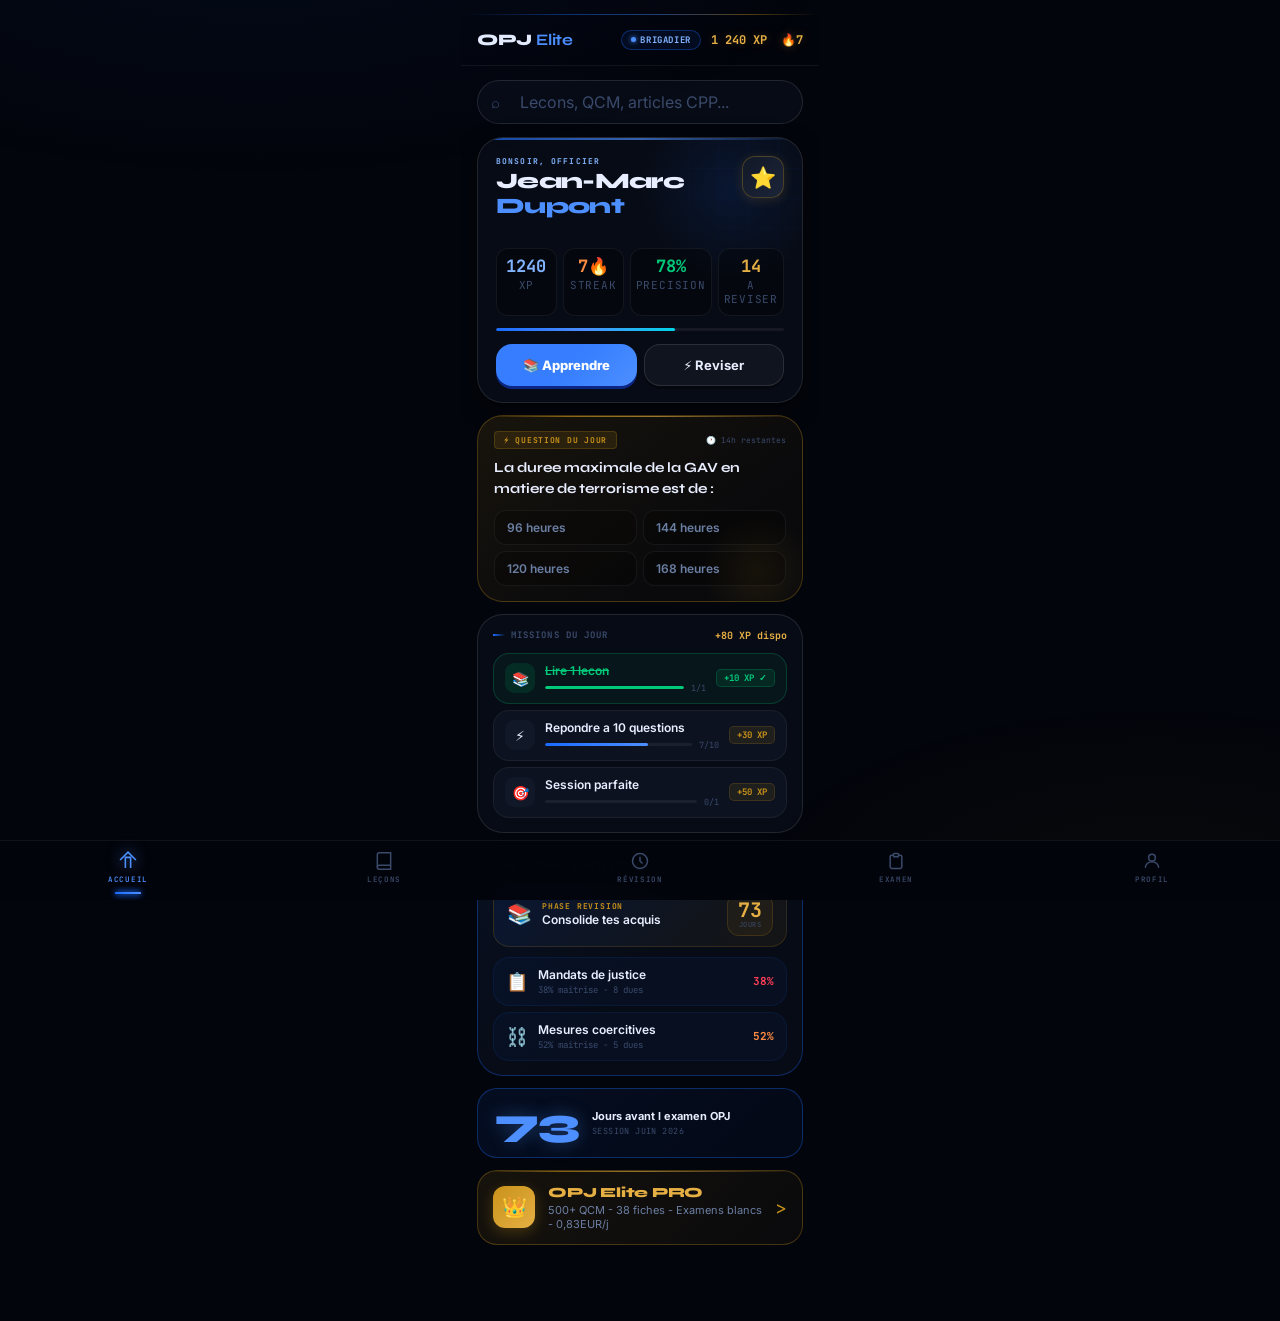
==== commit 51731b4e: "Add files via upload" ====
--- a/index.html
+++ b/index.html
@@ -8,7 +8,6 @@
   <link rel="stylesheet" href="./css/tokens.css">
   <link rel="stylesheet" href="./css/components.css">
   <link rel="stylesheet" href="./css/pages.css">
-
 <style>
 :root{
   --bg-0:#03050c;--bg-1:#070b15;--bg-2:#0c1220;--bg-3:#111827;--bg-4:#1c2539;
@@ -353,13 +352,22 @@
 .lp-card2-cta{font-family:'JetBrains Mono',monospace;font-size:9px;font-weight:700;color:var(--accent-xl);text-transform:uppercase;letter-spacing:.08em;padding:4px 10px;border-radius:20px;background:rgba(27,107,255,.08);border:1px solid var(--brd-acc)}
 @keyframes fadeUp{from{opacity:0;transform:translateY(8px)}to{opacity:1;transform:none}}
 
+
+/* ── CORRECTIFS NAV v2 ── */
+.page{display:none;flex:1;flex-direction:column;overflow-y:auto}
+.nav-btn{flex:1;display:flex;flex-direction:column;align-items:center;gap:3px;padding:5px 4px;font-family:'JetBrains Mono',monospace;font-size:7.5px;font-weight:600;letter-spacing:.09em;text-transform:uppercase;color:var(--t3);transition:color var(--tr);position:relative;background:none;border:none;cursor:pointer}
+.nav-btn svg{transition:transform var(--tr),filter var(--tr)}
+.nav-btn.active{color:var(--accent-l)}
+.nav-btn.active svg{filter:drop-shadow(0 0 7px rgba(77,143,255,.65));transform:translateY(-1px) scale(1.05)}
+.nav-btn.active::after{content:'';position:absolute;bottom:0;left:50%;transform:translateX(-50%);width:26px;height:2px;background:linear-gradient(90deg,var(--accent),var(--accent-l));border-radius:2px;box-shadow:0 0 6px var(--accent)}
+
 </style>
 </head>
 <body>
 <div class="phone">
 
 <!-- ACCUEIL -->
-<div class="page active" id="p-home">
+<div class="page" id="p-home" style="display:flex;flex:1;flex-direction:column">
 <div class="app-hdr"><div class="hdr-logo">OPJ <b>Elite</b></div><div class="hdr-pill">Brigadier</div><span class="hdr-xp" style="margin-left:auto">1 240 XP &nbsp;<span class="flame">&#x1F525;</span>7</span></div>
 <div class="scroll-area">
 <div class="search"><span class="search-ic">&#x2315;</span><input placeholder="Lecons, QCM, articles CPP..." readonly></div>
@@ -403,7 +411,7 @@
 </div>
 
 <!-- LECONS -->
-<div class="page" id="p-lecons">
+<div class="page" id="p-lecons" style="display:none;flex:1;flex-direction:column">
 <div class="app-hdr"><div class="hdr-logo">OPJ <b>Elite</b></div><div class="hdr-pill">Brigadier</div><span class="hdr-xp" style="margin-left:auto">1 240 XP</span></div>
 <div class="scroll-area">
 <div class="lec-hdr"><div><div class="lec-title">Mes Lecons</div><div class="lec-sub" style="margin-top:3px">14 vues sur 30 - 280 XP</div></div><div class="lec-pct">47%</div></div>
@@ -414,7 +422,7 @@
 </div>
 
 <!-- REVISION -->
-<div class="page" id="p-revision">
+<div class="page" id="p-revision" style="display:none;flex:1;flex-direction:column">
 <div class="app-hdr"><div class="hdr-logo">OPJ <b>Elite</b></div><div class="hdr-pill">Brigadier</div><span class="hdr-xp" style="margin-left:auto">1 240 XP</span></div>
 <div class="scroll-area">
 <div class="rtabs"><button class="rtab on">QCM</button><button class="rtab">Fiches</button><button class="rtab">Procedure</button><button class="rtab">Libertes</button><button class="rtab">Blitz</button><button class="rtab">Classer</button></div>
@@ -425,7 +433,7 @@
 </div>
 
 <!-- EXAMEN -->
-<div class="page" id="p-examen">
+<div class="page" id="p-examen" style="display:none;flex:1;flex-direction:column">
 <div class="app-hdr"><div class="hdr-logo">OPJ <b>Elite</b></div><div class="hdr-pill">Brigadier</div><span class="hdr-xp" style="margin-left:auto">1 240 XP</span></div>
 <div class="scroll-area">
 <div style="margin-bottom:16px"><div style="font-family:'Syne',system-ui,sans-serif;font-size:22px;font-weight:800;color:var(--t1);letter-spacing:-.03em;margin-bottom:3px">Mode Examen</div><div style="font-size:12px;color:var(--t2)">Conditions reelles - Chrono - Analyse</div></div>
@@ -441,7 +449,7 @@
 </div>
 
 <!-- PROFIL -->
-<div class="page" id="p-profil">
+<div class="page" id="p-profil" style="display:none;flex:1;flex-direction:column">
 <div class="app-hdr"><div class="hdr-logo">OPJ <b>Elite</b></div><div class="hdr-pill">Brigadier</div><span class="hdr-xp" style="margin-left:auto">1 240 XP</span></div>
 <div class="scroll-area">
 <div class="phero">
@@ -460,6 +468,16 @@
 
 </div>
 
+
+<!-- NAV UNIQUE -->
+<nav class="bnav" id="bnav">
+  <button class="nav-btn active" id="nav-home" onclick="navigateTo('home')"><svg width="20" height="20" fill="none" stroke="currentColor" stroke-width="1.8" viewBox="0 0 24 24"><path d="M3 12L12 3l9 9"/><path d="M9 21V9h6v12"/></svg><span>Accueil</span></button>
+  <button class="nav-btn" id="nav-lecons" onclick="navigateTo('lecons')"><svg width="20" height="20" fill="none" stroke="currentColor" stroke-width="1.8" viewBox="0 0 24 24"><path d="M4 19.5A2.5 2.5 0 016.5 17H20"/><path d="M6.5 2H20v20H6.5A2.5 2.5 0 014 19.5v-15A2.5 2.5 0 016.5 2z"/></svg><span>Leçons</span></button>
+  <button class="nav-btn" id="nav-revision" onclick="navigateTo('revision')"><svg width="20" height="20" fill="none" stroke="currentColor" stroke-width="1.8" viewBox="0 0 24 24"><circle cx="12" cy="12" r="9"/><path d="M12 7v5l3 3"/></svg><span>Révision</span></button>
+  <button class="nav-btn" id="nav-examen" onclick="navigateTo('examen')"><svg width="20" height="20" fill="none" stroke="currentColor" stroke-width="1.8" viewBox="0 0 24 24"><path d="M9 5H7a2 2 0 00-2 2v12a2 2 0 002 2h10a2 2 0 002-2V7a2 2 0 00-2-2h-2"/><rect x="9" y="3" width="6" height="4" rx="1"/></svg><span>Examen</span></button>
+  <button class="nav-btn" id="nav-profil" onclick="navigateTo('profil')"><svg width="20" height="20" fill="none" stroke="currentColor" stroke-width="1.8" viewBox="0 0 24 24"><circle cx="12" cy="8" r="4"/><path d="M4 20c0-4 3.6-7 8-7s8 3 8 7"/></svg><span>Profil</span></button>
+</nav>
+
   <!-- OVERLAY LEÇONS -->
   <div id="lec-ov" class="bs-ov" onclick="if(event.target===this)LEC.close()">
     <div id="lec-bd" class="bs-bd"></div>
@@ -470,31 +488,6 @@
     <div id="lp-bd" class="bs-bd"></div>
   </div>
 
-
-
-<!-- ─── BARRE DE NAVIGATION UNIQUE ─── -->
-<nav class="bnav" id="bnav">
-  <button class="nav-btn active" id="nav-home" onclick="navigateTo('home')">
-    <svg width="20" height="20" fill="none" stroke="currentColor" stroke-width="1.8" viewBox="0 0 24 24"><path d="M3 12L12 3l9 9"/><path d="M9 21V9h6v12"/></svg>
-    <span>Accueil</span>
-  </button>
-  <button class="nav-btn" id="nav-lecons" onclick="navigateTo('lecons')">
-    <svg width="20" height="20" fill="none" stroke="currentColor" stroke-width="1.8" viewBox="0 0 24 24"><path d="M4 19.5A2.5 2.5 0 016.5 17H20"/><path d="M6.5 2H20v20H6.5A2.5 2.5 0 014 19.5v-15A2.5 2.5 0 016.5 2z"/></svg>
-    <span>Leçons</span>
-  </button>
-  <button class="nav-btn" id="nav-revision" onclick="navigateTo('revision')">
-    <svg width="20" height="20" fill="none" stroke="currentColor" stroke-width="1.8" viewBox="0 0 24 24"><circle cx="12" cy="12" r="9"/><path d="M12 7v5l3 3"/></svg>
-    <span>Révision</span>
-  </button>
-  <button class="nav-btn" id="nav-examen" onclick="navigateTo('examen')">
-    <svg width="20" height="20" fill="none" stroke="currentColor" stroke-width="1.8" viewBox="0 0 24 24"><path d="M9 5H7a2 2 0 00-2 2v12a2 2 0 002 2h10a2 2 0 002-2V7a2 2 0 00-2-2h-2"/><rect x="9" y="3" width="6" height="4" rx="1"/></svg>
-    <span>Examen</span>
-  </button>
-  <button class="nav-btn" id="nav-profil" onclick="navigateTo('profil')">
-    <svg width="20" height="20" fill="none" stroke="currentColor" stroke-width="1.8" viewBox="0 0 24 24"><circle cx="12" cy="8" r="4"/><path d="M4 20c0-4 3.6-7 8-7s8 3 8 7"/></svg>
-    <span>Profil</span>
-  </button>
-</nav>
 
   <script src="./js/core/fsrs.js"></script>
   <script src="./js/core/audio.js"></script>
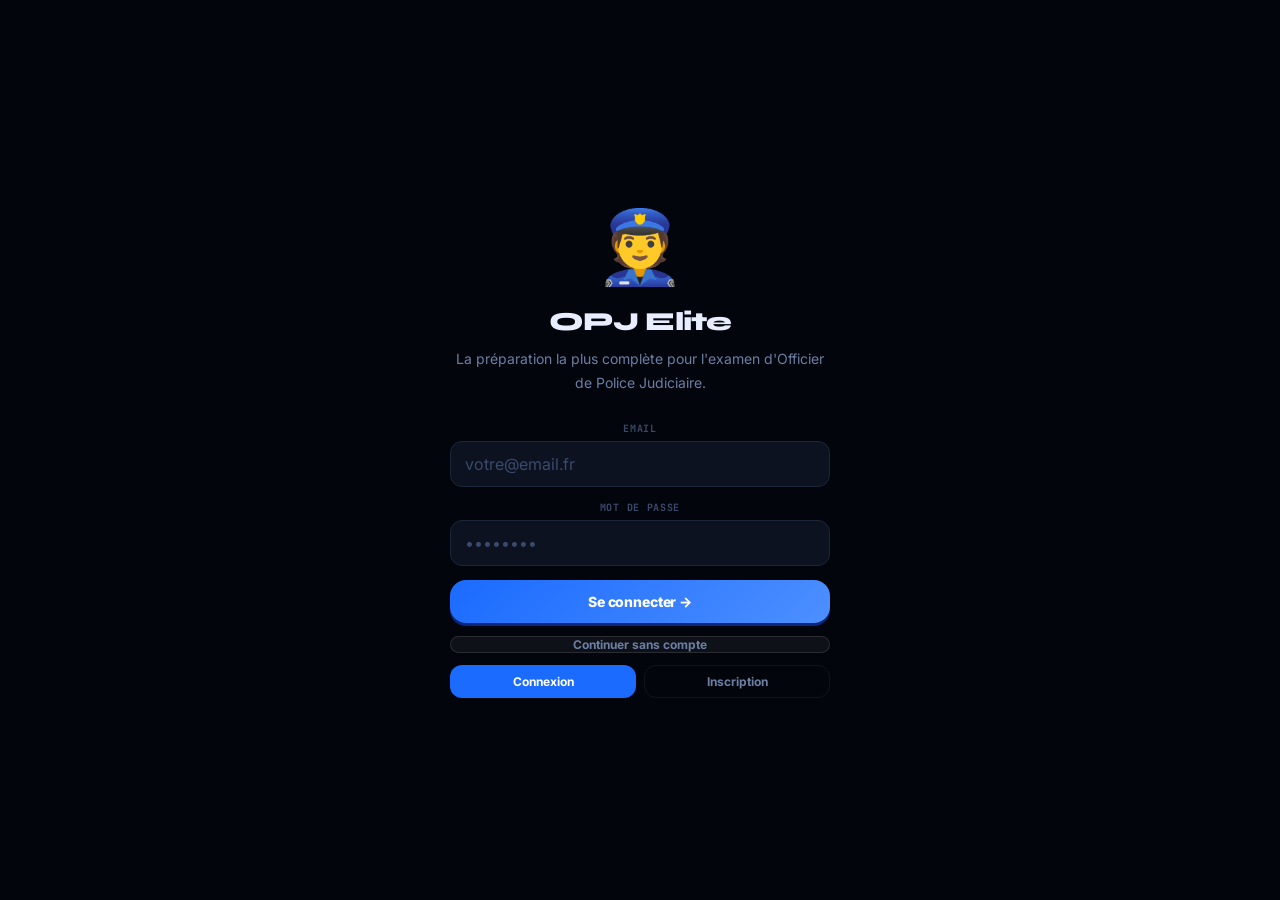
==== commit 38dda51c: "Add files via upload" ====
--- a/index.html
+++ b/index.html
@@ -33,22 +33,21 @@
 ::-webkit-scrollbar{display:none}
 *{scrollbar-width:none}
 
-/* ANIMATIONS */
 @keyframes pgIn{from{opacity:0;transform:translateY(8px)}to{opacity:1;transform:none}}
 @keyframes blink{0%,100%{opacity:1}50%{opacity:.25}}
 @keyframes flame{0%,100%{transform:scale(1) rotate(-3deg);filter:drop-shadow(0 0 3px #ff8c42)}50%{transform:scale(1.18) rotate(3deg);filter:drop-shadow(0 0 9px #ff3d57)}}
 @keyframes slidein{from{opacity:0;transform:translateY(6px)}to{opacity:1;transform:none}}
 .flame{display:inline-block;animation:flame 1.8s ease infinite}
 
-/* LAYOUT */
 .phone{max-width:390px;margin:0 auto;background:var(--bg-0);min-height:100dvh;display:flex;flex-direction:column;padding-top:env(safe-area-inset-top)}
-.screen{display:none;flex:1;flex-direction:column}
-.screen.active{display:flex;animation:pgIn .22s ease both}
+
+/* FIX CRITIQUE : les pages sont cachées par défaut */
+.page{display:none;flex:1;flex-direction:column;overflow-y:auto}
+/* FIX CRITIQUE : la page active s'affiche en flex */
+.page.active{display:flex;animation:pgIn .22s ease both}
+
 .scroll-area{flex:1;overflow-y:auto;padding:14px 16px 24px}
 
-
-
-/* HEADER */
 .app-hdr{flex-shrink:0;height:52px;padding:0 16px;background:rgba(3,5,12,.92);backdrop-filter:blur(24px);-webkit-backdrop-filter:blur(24px);border-bottom:1px solid var(--brd);display:flex;align-items:center;gap:10px;position:relative}
 .app-hdr::before{content:'';position:absolute;top:0;left:0;right:0;height:1px;background:linear-gradient(90deg,transparent,var(--accent) 30%,var(--accent-l) 55%,var(--gold) 80%,transparent);opacity:.42}
 .hdr-logo{font-family:'Syne',system-ui,sans-serif;font-size:16px;font-weight:800;color:var(--t1);letter-spacing:-.025em;flex:1}
@@ -57,26 +56,22 @@
 .hdr-pill::before{content:'';width:5px;height:5px;border-radius:50%;background:var(--accent-l);box-shadow:0 0 5px var(--accent-l);animation:blink 2.4s ease infinite}
 .hdr-xp{font-family:'JetBrains Mono',monospace;font-size:12px;font-weight:700;color:var(--gold-l);flex-shrink:0}
 
-/* BOTTOM NAV */
 .bnav{flex-shrink:0;height:calc(60px + env(safe-area-inset-bottom));padding-bottom:env(safe-area-inset-bottom);background:rgba(3,5,12,.95);backdrop-filter:blur(24px);-webkit-backdrop-filter:blur(24px);border-top:1px solid var(--brd);display:flex;align-items:flex-start;padding-top:5px}
-.nb{flex:1;display:flex;flex-direction:column;align-items:center;gap:3px;padding:5px 4px;font-family:'JetBrains Mono',monospace;font-size:7.5px;font-weight:600;letter-spacing:.09em;text-transform:uppercase;color:var(--t3);transition:color var(--tr);position:relative}
-.nb svg{transition:transform var(--tr),filter var(--tr)}
-.nb.on{color:var(--accent-l)}
-.nb.on svg{filter:drop-shadow(0 0 7px rgba(77,143,255,.65));transform:translateY(-1px) scale(1.05)}
-.nb.on::after{content:'';position:absolute;bottom:0;left:50%;transform:translateX(-50%);width:26px;height:2px;background:linear-gradient(90deg,var(--accent),var(--accent-l));border-radius:2px;box-shadow:0 0 6px var(--accent)}
-.nb-pip{position:absolute;top:4px;right:calc(50% - 14px);width:7px;height:7px;border-radius:50%;background:var(--err);border:2px solid var(--bg-0);box-shadow:0 0 5px var(--err)}
-
-/* SECTION LABEL */
+.nav-btn{flex:1;display:flex;flex-direction:column;align-items:center;gap:3px;padding:5px 4px;font-family:'JetBrains Mono',monospace;font-size:7.5px;font-weight:600;letter-spacing:.09em;text-transform:uppercase;color:var(--t3);transition:color var(--tr);position:relative;background:none;border:none;cursor:pointer}
+.nav-btn svg{transition:transform var(--tr),filter var(--tr)}
+.nav-btn.active{color:var(--accent-l)}
+.nav-btn.active svg{filter:drop-shadow(0 0 7px rgba(77,143,255,.65));transform:translateY(-1px) scale(1.05)}
+.nav-btn.active::after{content:'';position:absolute;bottom:0;left:50%;transform:translateX(-50%);width:26px;height:2px;background:linear-gradient(90deg,var(--accent),var(--accent-l));border-radius:2px;box-shadow:0 0 6px var(--accent)}
+.nav-btn-pip{position:absolute;top:4px;right:calc(50% - 14px);width:7px;height:7px;border-radius:50%;background:var(--err);border:2px solid var(--bg-0);box-shadow:0 0 5px var(--err)}
+
 .slbl{font-family:'JetBrains Mono',monospace;font-size:9px;font-weight:700;color:var(--t3);text-transform:uppercase;letter-spacing:.13em;display:flex;align-items:center;gap:7px;margin:18px 0 9px}
 .slbl::before{content:'';width:12px;height:1.5px;flex-shrink:0;background:linear-gradient(90deg,var(--accent-l),transparent);border-radius:1px}
 
-/* SEARCH */
 .search{position:relative;margin-bottom:13px}
 .search input{width:100%;background:var(--bg-1);border:1.5px solid var(--brd-l);border-radius:22px;padding:11px 16px 11px 42px;font-size:14px;color:var(--t1);outline:none}
 .search input::placeholder{color:var(--t3)}
 .search-ic{position:absolute;left:14px;top:50%;transform:translateY(-50%);color:var(--t3);font-size:15px;pointer-events:none}
 
-/* HERO */
 .hero{position:relative;overflow:hidden;background:var(--bg-1);border:1px solid var(--brd-l);border-radius:var(--r-2xl);padding:18px 18px 16px;margin-bottom:12px;box-shadow:0 2px 3px rgba(0,0,0,.4),0 8px 24px rgba(0,0,0,.35)}
 .hero::before{content:'';position:absolute;inset:0;pointer-events:none;background-image:linear-gradient(rgba(27,107,255,.04) 1px,transparent 1px),linear-gradient(90deg,rgba(27,107,255,.04) 1px,transparent 1px);background-size:30px 30px;-webkit-mask-image:radial-gradient(ellipse 100% 100% at 100% 0%,black 20%,transparent 68%);mask-image:radial-gradient(ellipse 100% 100% at 100% 0%,black 20%,transparent 68%)}
 .hero::after{content:'';position:absolute;top:-50px;right:-30px;width:200px;height:200px;pointer-events:none;background:radial-gradient(circle,rgba(27,107,255,.12) 0%,transparent 65%)}
@@ -100,7 +95,6 @@
 .btn-sec{padding:12px;border-radius:var(--r-l);border:1px solid var(--brd-l);background:rgba(255,255,255,.04);color:var(--t1);font-weight:700;font-size:13px;display:flex;align-items:center;justify-content:center;gap:6px;box-shadow:0 3px 0 rgba(0,0,0,.35);transition:transform .12s,box-shadow .12s}
 .btn-sec:active{transform:translateY(3px);box-shadow:0 1px 0 rgba(0,0,0,.35)}
 
-/* QDJ */
 .qdj{position:relative;overflow:hidden;background:linear-gradient(145deg,rgba(200,146,26,.11),rgba(200,146,26,.04) 70%);border:1px solid var(--brd-gold);border-radius:var(--r-2xl);padding:15px 16px;margin-bottom:12px;cursor:pointer}
 .qdj::before{content:'';position:absolute;top:0;left:0;right:0;height:1px;background:linear-gradient(90deg,transparent,var(--gold),var(--gold-l) 55%,transparent);opacity:.65}
 .qdj::after{content:'';position:absolute;bottom:-30px;right:-15px;width:120px;height:120px;pointer-events:none;background:radial-gradient(circle,rgba(200,146,26,.11) 0%,transparent 65%)}
@@ -110,14 +104,12 @@
 .qdj-q{font-family:'Syne',system-ui,sans-serif;font-size:14px;font-weight:700;color:var(--t1);line-height:1.48;margin-bottom:10px;position:relative;z-index:1}
 .qdj-opts{display:grid;grid-template-columns:1fr 1fr;gap:6px;position:relative;z-index:1}
 .qdj-opt{padding:9px 12px;border-radius:var(--r-m);border:1px solid var(--brd);background:rgba(0,0,0,.25);font-size:12px;font-weight:600;color:var(--t2);text-align:left;transition:all var(--tr)}
-.qdj-opt:hover{border-color:var(--gold);color:var(--t1);background:rgba(200,146,26,.08)}
 .qdj-opt:active{transform:scale(.97)}
 .qdj-opt.ok{border-color:var(--ok);background:var(--ok-bg);color:var(--ok);pointer-events:none}
 .qdj-opt.ko{border-color:var(--err);background:var(--err-bg);color:var(--err);pointer-events:none}
 .qdj-opt.dim{opacity:.4;pointer-events:none}
 .qdj-expl{margin-top:10px;padding:11px 13px;border-radius:var(--r-m);background:rgba(0,201,122,.07);border:1px solid rgba(0,201,122,.18);font-size:12px;color:var(--t2);line-height:1.6;position:relative;z-index:1;animation:slidein .22s ease both}
 
-/* MISSIONS */
 .missions{background:var(--bg-1);border:1px solid var(--brd-l);border-radius:var(--r-2xl);padding:14px 15px;margin-bottom:12px}
 .missions-hd{display:flex;align-items:center;justify-content:space-between;margin-bottom:11px}
 .missions-lbl{font-family:'JetBrains Mono',monospace;font-size:9px;font-weight:700;color:var(--t3);text-transform:uppercase;letter-spacing:.12em;display:flex;align-items:center;gap:6px}
@@ -139,7 +131,6 @@
 .m-xp{font-family:'JetBrains Mono',monospace;font-size:9px;font-weight:700;color:var(--gold);background:rgba(200,146,26,.1);border:1px solid rgba(200,146,26,.18);border-radius:5px;padding:2px 7px;flex-shrink:0}
 .mrow.done .m-xp{color:var(--ok);background:var(--ok-bg);border-color:rgba(0,201,122,.22)}
 
-/* PLAN D ETUDE */
 .splan{background:var(--bg-1);border:1px solid var(--brd-acc);border-radius:var(--r-2xl);padding:14px 15px;margin-bottom:12px;position:relative;overflow:hidden}
 .splan::before{content:'';position:absolute;inset:0;background:linear-gradient(135deg,rgba(27,107,255,.05),transparent 55%);pointer-events:none}
 .splan-lbl{font-family:'JetBrains Mono',monospace;font-size:9px;font-weight:700;color:var(--t3);text-transform:uppercase;letter-spacing:.12em;margin-bottom:10px;position:relative;z-index:1}
@@ -159,13 +150,11 @@
 .sp-sub{font-family:'JetBrains Mono',monospace;font-size:9px;color:var(--t3);margin-top:2px}
 .sp-pct{font-family:'JetBrains Mono',monospace;font-size:11px;font-weight:700;flex-shrink:0;min-width:34px;text-align:right}
 
-/* COUNTDOWN */
 .countdown{display:flex;align-items:center;gap:13px;background:linear-gradient(135deg,rgba(27,107,255,.09),rgba(27,107,255,.04));border:1px solid var(--brd-acc);border-radius:var(--r-xl);padding:14px 16px;margin-bottom:12px}
 .cd-days{font-family:'Syne',system-ui,sans-serif;font-size:40px;font-weight:900;color:var(--accent-l);line-height:1;letter-spacing:-.04em;text-shadow:0 0 18px rgba(77,143,255,.35)}
 .cd-lbl{font-size:11px;font-weight:700;color:var(--t1)}
 .cd-sub{font-family:'JetBrains Mono',monospace;font-size:8.5px;color:var(--t3);margin-top:2px;letter-spacing:.05em}
 
-/* PRO TEASER */
 .pro-teaser{display:flex;align-items:center;gap:13px;padding:13px 15px;background:linear-gradient(135deg,rgba(200,146,26,.1),rgba(200,146,26,.04));border:1px solid var(--brd-gold);border-radius:var(--r-xl);cursor:pointer;margin-bottom:12px;position:relative;overflow:hidden;transition:transform var(--tr)}
 .pro-teaser::before{content:'';position:absolute;top:0;left:0;right:0;height:1px;background:linear-gradient(90deg,transparent,var(--gold),var(--gold-l) 50%,transparent);opacity:.6}
 .pro-teaser:active{transform:scale(.99)}
@@ -175,10 +164,9 @@
 .pro-sub{font-size:11px;color:var(--t2);margin-top:2px}
 .pro-arr{color:var(--gold);font-size:18px;flex-shrink:0}
 
-/* CHAPITRES */
 .lec-hdr{display:flex;align-items:flex-end;justify-content:space-between;margin-bottom:14px}
 .lec-title{font-family:'Syne',system-ui,sans-serif;font-size:24px;font-weight:800;color:var(--t1);letter-spacing:-.03em}
-.lec-pct{font-family:'JetBrains Mono',monospace;font-size:24px;font-weight:700;color:var(--accent-xl);line-height:1;text-shadow:0 0 14px rgba(77,143,255,.3)}
+.lec-pct-display{font-family:'JetBrains Mono',monospace;font-size:24px;font-weight:700;color:var(--accent-xl);line-height:1;text-shadow:0 0 14px rgba(77,143,255,.3)}
 .lec-sub{font-family:'JetBrains Mono',monospace;font-size:9px;color:var(--t2);margin-bottom:14px;letter-spacing:.04em}
 .ch{background:var(--bg-1);border:1px solid var(--brd);border-radius:var(--r-xl);overflow:hidden;margin-bottom:8px;transition:border-color var(--tr)}
 .ch.open{border-color:var(--brd-l);box-shadow:0 4px 20px rgba(0,0,0,.3)}
@@ -204,7 +192,6 @@
 .les-st{width:20px;height:20px;border-radius:6px;flex-shrink:0;display:flex;align-items:center;justify-content:center;font-size:9px;font-weight:700;border:1.5px solid var(--brd);color:var(--t3);font-family:'JetBrains Mono',monospace}
 .les-st.done{background:var(--ok);border-color:var(--ok);color:#fff}
 
-/* REVISION */
 .rtabs{display:flex;overflow-x:auto;gap:6px;padding-bottom:10px;margin-bottom:14px;scrollbar-width:none}
 .rtabs::-webkit-scrollbar{display:none}
 .rtab{flex-shrink:0;padding:7px 15px;border-radius:20px;border:1px solid var(--brd);background:transparent;color:var(--t2);font-size:12px;font-weight:600;cursor:pointer;white-space:nowrap;transition:all var(--tr)}
@@ -215,29 +202,13 @@
 .qhero-top{display:flex;align-items:flex-start;justify-content:space-between;margin-bottom:12px;position:relative;z-index:1}
 .qhero-lbl{font-family:'JetBrains Mono',monospace;font-size:8px;font-weight:700;color:var(--accent-xl);text-transform:uppercase;letter-spacing:.1em;margin-bottom:3px}
 .qhero-ttl{font-family:'Syne',system-ui,sans-serif;font-size:17px;font-weight:800;color:var(--t1);letter-spacing:-.02em}
-.qhero-btn{padding:9px 16px;border-radius:var(--r-m);background:linear-gradient(135deg,var(--accent),var(--accent-l));color:#fff;font-size:12px;font-weight:700;box-shadow:0 2px 10px rgba(27,107,255,.3);flex-shrink:0;transition:transform var(--tr)}
+.qhero-btn{padding:9px 16px;border-radius:var(--r-m);background:linear-gradient(135deg,var(--accent),var(--accent-l));color:#fff;font-size:12px;font-weight:700;box-shadow:0 2px 10px rgba(27,107,255,.3);flex-shrink:0;transition:transform var(--tr);border:none;cursor:pointer;font-family:'Inter',sans-serif}
 .qhero-btn:active{transform:scale(.95)}
 .qstats{display:grid;grid-template-columns:repeat(4,1fr);gap:6px;position:relative;z-index:1}
 .qstat{background:rgba(0,0,0,.2);border:1px solid var(--brd);border-radius:var(--r-m);padding:8px;text-align:center}
 .qstat-v{font-family:'JetBrains Mono',monospace;font-size:17px;font-weight:700;color:var(--t1)}
 .qstat-l{font-family:'JetBrains Mono',monospace;font-size:7.5px;color:var(--t3);text-transform:uppercase;letter-spacing:.07em;margin-top:2px}
-.qcard{background:var(--bg-1);border:1px solid var(--brd-l);border-radius:var(--r-2xl);padding:18px;margin-bottom:12px}
-.qprogbar{display:flex;gap:4px;margin-bottom:14px;height:5px}
-.qpd{height:5px;border-radius:4px;flex:1;background:var(--bg-3)}
-.qpd.d{background:var(--accent-l)}.qpd.c{background:var(--accent-xl)}
-.qcat{display:inline-block;font-family:'JetBrains Mono',monospace;font-size:8.5px;font-weight:700;color:var(--accent-xl);text-transform:uppercase;letter-spacing:.14em;margin-bottom:8px;padding:3px 9px;background:rgba(27,107,255,.09);border:1px solid var(--brd-acc);border-radius:5px}
-.qart{font-size:10.5px;margin-bottom:14px;color:var(--accent-xl);font-family:'JetBrains Mono',monospace}
-.qtxt{font-family:'Syne',system-ui,sans-serif;font-size:15px;font-weight:700;color:var(--t1);line-height:1.52;margin-bottom:14px;letter-spacing:-.01em}
-.qopts{display:flex;flex-direction:column;gap:7px;margin-bottom:12px}
-.qopt{display:flex;align-items:center;gap:11px;padding:11px 14px;border-radius:var(--r-l);border:1px solid var(--brd);background:rgba(0,0,0,.18);font-size:13px;font-weight:600;color:var(--t2);text-align:left;min-height:48px;transition:all var(--tr)}
-.ql{width:26px;height:26px;border-radius:8px;flex-shrink:0;display:flex;align-items:center;justify-content:center;font-family:'JetBrains Mono',monospace;font-size:10px;font-weight:700;background:var(--bg-3);color:var(--t3);border:1.5px solid var(--brd)}
-.qopt:hover{border-color:var(--accent-l);color:var(--t1);background:rgba(27,107,255,.06)}
-.qopt.ok{border-color:var(--ok);background:var(--ok-bg);color:var(--ok)}.qopt.ok .ql{background:rgba(0,201,122,.15);color:var(--ok);border-color:rgba(0,201,122,.3)}
-.qopt.off{pointer-events:none;opacity:.45}
-.qexpl{padding:11px 14px;border-radius:var(--r-l);background:rgba(0,201,122,.07);border:1px solid rgba(0,201,122,.2);font-size:12px;color:var(--t2);line-height:1.6;animation:slidein .2s ease both}
-.qexpl b{color:var(--t1)}
-
-/* EXAMEN */
+
 .mcard{display:flex;align-items:center;gap:13px;padding:13px 15px;background:var(--bg-1);border:1px solid var(--brd);border-radius:var(--r-xl);margin-bottom:8px;cursor:pointer;position:relative;overflow:hidden;transition:all var(--tr)}
 .mcard::after{content:'>';position:absolute;right:14px;top:50%;transform:translateY(-50%);font-size:18px;color:var(--t3);transition:color var(--tr)}
 .mcard:hover{border-color:var(--brd-l)}.mcard:hover::after{color:var(--accent-l)}
@@ -255,7 +226,6 @@
 .mt.gd{background:rgba(200,146,26,.1);color:var(--gold-l)}
 .mt.v{background:rgba(124,58,237,.1);color:#a78bfa}
 
-/* PROFIL */
 .phero{background:var(--bg-1);border:1px solid var(--brd-l);border-radius:var(--r-2xl);padding:18px;margin-bottom:11px;position:relative;overflow:hidden}
 .phero::before{content:'';position:absolute;inset:0;background:linear-gradient(145deg,rgba(200,146,26,.06),transparent 55%);pointer-events:none}
 .pav-row{display:flex;align-items:center;gap:13px;margin-bottom:15px;position:relative;z-index:1}
@@ -297,14 +267,12 @@
 
 @media(max-width:400px){.hero-name{font-size:19px}.kpi-v{font-size:15px}}
 
-/* BOTTOM SHEET OVERLAY */
 .bs-ov{position:fixed;inset:0;z-index:1000;display:none;align-items:flex-end;background:rgba(0,0,0,.55);backdrop-filter:blur(6px);-webkit-backdrop-filter:blur(6px)}
 .bs-ov.on{display:flex;animation:pgIn .22s ease both}
 .bs-bd{width:100%;max-height:92dvh;background:var(--bg-1);border-radius:24px 24px 0 0;overflow-y:auto;padding-bottom:env(safe-area-inset-bottom)}
 .bs-hd{display:flex;align-items:center;justify-content:space-between;padding:14px 16px 0;position:sticky;top:0;background:var(--bg-1);z-index:2}
 .bs-pill{width:36px;height:4px;border-radius:2px;background:var(--brd-l);margin:10px auto 0}
 .bs-close{width:32px;height:32px;border-radius:50%;background:var(--bg-3);border:1px solid var(--brd);display:flex;align-items:center;justify-content:center;font-size:14px;color:var(--t2)}
-/* Lesson modal */
 .lm-hero{padding:16px 16px 0;border-bottom:1px solid var(--brd);margin-bottom:2px}
 .lm-em{font-size:36px;display:block;margin-bottom:8px}
 .lm-nm{font-family:Syne,system-ui,sans-serif;font-size:20px;font-weight:800;color:var(--t1);letter-spacing:-.02em;margin-bottom:4px}
@@ -320,157 +288,284 @@
 .lm-keys-t{font-family:'JetBrains Mono',monospace;font-size:8px;font-weight:700;color:var(--gold);text-transform:uppercase;letter-spacing:.1em;margin-bottom:8px}
 .lm-keys-c{font-size:11.5px;color:var(--t2);line-height:1.8}
 .bs-bd{padding:0 16px 24px}
-/* LP cards */
-.lp-hero{background:var(--bg-1);border:1px solid var(--brd-acc);border-radius:var(--r-2xl);padding:16px;margin-bottom:14px;position:relative;overflow:hidden}
-.lp-hero-top{display:flex;align-items:flex-start;justify-content:space-between;margin-bottom:12px}
-.lp-hero-title{font-family:Syne,system-ui,sans-serif;font-size:18px;font-weight:800;color:var(--t1);letter-spacing:-.02em}
-.lp-hero-sub{font-family:'JetBrains Mono',monospace;font-size:8px;color:var(--t3);text-transform:uppercase;letter-spacing:.1em}
-.lp-hero-score{text-align:right}
-.lp-hero-pct{font-family:'JetBrains Mono',monospace;font-size:28px;font-weight:700;color:var(--accent-xl);line-height:1}
-.lp-hero-pct-l{font-family:'JetBrains Mono',monospace;font-size:8px;color:var(--t3);text-transform:uppercase}
-.lp-hero-bar{height:3px;background:rgba(255,255,255,.06);border-radius:100px;overflow:hidden;margin-top:8px}
-.lp-hero-fill{height:100%;border-radius:100px}
-.lp-source-tabs{display:flex;gap:5px;overflow-x:auto;padding-bottom:8px;margin-bottom:14px;scrollbar-width:none}
-.lp-source-tabs::-webkit-scrollbar{display:none}
-.lp-src-tab{flex-shrink:0;padding:5px 12px;border-radius:20px;border:1px solid var(--brd);background:transparent;color:var(--t3);font-size:11px;font-weight:600;cursor:pointer;transition:all var(--tr);white-space:nowrap}
-.lp-src-tab.active{background:linear-gradient(135deg,var(--accent),var(--accent-l));color:#fff;border-color:transparent}
-.lp-cards-wrap{display:flex;flex-direction:column;gap:8px}
-.lp-card2{background:var(--bg-1);border:1px solid var(--brd);border-radius:var(--r-xl);padding:13px 14px;cursor:pointer;transition:all var(--tr)}
-.lp-card2.done{border-color:rgba(0,201,122,.25);background:rgba(0,201,122,.04)}
-.lp-card2-head{display:flex;align-items:flex-start;justify-content:space-between;margin-bottom:7px}
-.lp-card2-em{font-size:22px;flex-shrink:0;margin-right:8px}
-.lp-card2-badges{display:flex;gap:5px;flex-wrap:wrap}
-.lp-src-badge{font-family:'JetBrains Mono',monospace;font-size:8px;font-weight:700;padding:2px 8px;border-radius:20px;text-transform:uppercase;letter-spacing:.07em}
-.lp-done-badge{font-family:'JetBrains Mono',monospace;font-size:8px;font-weight:700;padding:2px 8px;border-radius:20px;background:var(--ok-bg);color:var(--ok);text-transform:uppercase}
-.lp-card2-nm{font-family:Syne,system-ui,sans-serif;font-size:13px;font-weight:800;color:var(--t1);letter-spacing:-.01em;margin-bottom:3px}
-.lp-card2-ref{font-family:'JetBrains Mono',monospace;font-size:9px;color:var(--accent-xl);text-transform:uppercase;letter-spacing:.08em;margin-bottom:6px}
-.lp-card2-def{font-size:11.5px;color:var(--t2);line-height:1.5;margin-bottom:7px}
-.lp-card2-pts{padding-left:14px;margin:0 0 7px;display:flex;flex-direction:column;gap:3px}
-.lp-card2-pts li{font-size:11px;color:var(--t2);line-height:1.5}
-.lp-card2-piege{font-size:10.5px;color:var(--warn);background:var(--warn-bg);padding:7px 10px;border-radius:var(--r-m);border:1px solid rgba(255,140,66,.2);margin-bottom:7px}
-.lp-card2-footer{display:flex;justify-content:flex-end}
-.lp-card2-cta{font-family:'JetBrains Mono',monospace;font-size:9px;font-weight:700;color:var(--accent-xl);text-transform:uppercase;letter-spacing:.08em;padding:4px 10px;border-radius:20px;background:rgba(27,107,255,.08);border:1px solid var(--brd-acc)}
-@keyframes fadeUp{from{opacity:0;transform:translateY(8px)}to{opacity:1;transform:none}}
-
-
-/* ── CORRECTIFS NAV v2 ── */
-.page{display:none;flex:1;flex-direction:column;overflow-y:auto}
-.nav-btn{flex:1;display:flex;flex-direction:column;align-items:center;gap:3px;padding:5px 4px;font-family:'JetBrains Mono',monospace;font-size:7.5px;font-weight:600;letter-spacing:.09em;text-transform:uppercase;color:var(--t3);transition:color var(--tr);position:relative;background:none;border:none;cursor:pointer}
-.nav-btn svg{transition:transform var(--tr),filter var(--tr)}
-.nav-btn.active{color:var(--accent-l)}
-.nav-btn.active svg{filter:drop-shadow(0 0 7px rgba(77,143,255,.65));transform:translateY(-1px) scale(1.05)}
-.nav-btn.active::after{content:'';position:absolute;bottom:0;left:50%;transform:translateX(-50%);width:26px;height:2px;background:linear-gradient(90deg,var(--accent),var(--accent-l));border-radius:2px;box-shadow:0 0 6px var(--accent)}
-
 </style>
 </head>
 <body>
-<div class="phone">
+<div class="phone" id="app" style="display:none">
 
 <!-- ACCUEIL -->
-<div class="page" id="p-home" style="display:flex;flex:1;flex-direction:column">
-<div class="app-hdr"><div class="hdr-logo">OPJ <b>Elite</b></div><div class="hdr-pill">Brigadier</div><span class="hdr-xp" style="margin-left:auto">1 240 XP &nbsp;<span class="flame">&#x1F525;</span>7</span></div>
+<div class="page active" id="p-home">
+<div class="app-hdr"><div class="hdr-logo">OPJ <b>Elite</b></div><div class="hdr-pill" id="hdr-grade-pill">Brigadier</div><span class="hdr-xp" id="hdr-xp" style="margin-left:auto">1 240 XP &nbsp;<span class="flame">&#x1F525;</span>7</span></div>
 <div class="scroll-area">
-<div class="search"><span class="search-ic">&#x2315;</span><input placeholder="Lecons, QCM, articles CPP..." readonly></div>
+<div class="search"><span class="search-ic">&#x2315;</span><input id="global-search" placeholder="Lecons, QCM, articles CPP..." oninput="GS&&GS.onInput(this.value)"><button class="search-clear" id="search-clear-btn" onclick="GS&&GS.clear()">✕</button></div>
+<div id="search-results" style="display:none;position:relative;z-index:50"></div>
 <div class="hero">
 <div class="hero-line"></div>
-<div class="hero-top"><div><div class="hero-greet">Bonsoir, officier</div><div class="hero-name">Jean-Marc <span>Dupont</span></div></div><div class="hero-av">&#x2B50;</div></div>
+<div class="hero-top"><div><div class="hero-greet" id="h-greeting">Bonsoir, officier</div><div class="hero-name" id="h-name">Jean-Marc <span>Dupont</span></div></div><div class="hero-av" id="h-grade-badge">&#x2B50;</div></div>
 <div class="kpis">
-<div class="kpi xp"><div class="kpi-v">1240</div><div class="kpi-l">XP</div></div>
-<div class="kpi str"><div class="kpi-v">7&#x1F525;</div><div class="kpi-l">Streak</div></div>
-<div class="kpi"><div class="kpi-v" style="color:var(--ok)">78%</div><div class="kpi-l">Precision</div></div>
-<div class="kpi due"><div class="kpi-v">14</div><div class="kpi-l">A reviser</div></div>
-</div>
-<div class="xpbar" style="margin-bottom:13px"><div class="xpbar-fill" style="width:62%"></div></div>
-<div class="hero-btns"><button class="btn-main">&#x1F4DA; Apprendre</button><button class="btn-sec">&#x26A1; Reviser</button></div>
-</div>
-<div class="qdj" id="qdj">
-<div class="qdj-head"><div class="qdj-badge">&#x26A1; Question du jour</div><div class="qdj-timer">&#x1F550; 14h restantes</div></div>
-<div class="qdj-q">La duree maximale de la GAV en matiere de terrorisme est de :</div>
-<div class="qdj-opts">
-<button class="qdj-opt" onclick="qdjAnswer(this,false)">96 heures</button>
-<button class="qdj-opt" onclick="qdjAnswer(this,true)">144 heures</button>
-<button class="qdj-opt" onclick="qdjAnswer(this,false)">120 heures</button>
-<button class="qdj-opt" onclick="qdjAnswer(this,false)">168 heures</button>
-</div>
-</div>
-<div class="missions">
-<div class="missions-hd"><div class="missions-lbl">Missions du jour</div><div class="missions-xp">+80 XP dispo</div></div>
-<div class="mrow done"><div class="m-ico">&#x1F4DA;</div><div class="m-body"><div class="m-name">Lire 1 lecon</div><div class="m-progress"><div class="m-track"><div class="m-fill" style="width:100%"></div></div><div class="m-cnt">1/1</div></div></div><div class="m-xp">+10 XP &#x2713;</div></div>
-<div class="mrow"><div class="m-ico">&#x26A1;</div><div class="m-body"><div class="m-name">Repondre a 10 questions</div><div class="m-progress"><div class="m-track"><div class="m-fill" style="width:70%"></div></div><div class="m-cnt">7/10</div></div></div><div class="m-xp">+30 XP</div></div>
-<div class="mrow"><div class="m-ico">&#x1F3AF;</div><div class="m-body"><div class="m-name">Session parfaite</div><div class="m-progress"><div class="m-track"><div class="m-fill" style="width:0%"></div></div><div class="m-cnt">0/1</div></div></div><div class="m-xp">+50 XP</div></div>
-</div>
-<div class="splan">
-<div class="splan-lbl">Plan d etude adaptatif</div>
-<div class="phase"><div class="phase-em">&#x1F4DA;</div><div class="phase-inf"><div class="phase-tag">Phase Revision</div><div class="phase-txt">Consolide tes acquis</div></div><div class="phase-badge"><div class="phase-n">73</div><div class="phase-unit">jours</div></div></div>
-<div class="sp-row"><div class="sp-em">&#x1F4CB;</div><div class="sp-inf"><div class="sp-name">Mandats de justice</div><div class="sp-sub">38% maitrise - 8 dues</div></div><div class="sp-pct" style="color:var(--err)">38%</div></div>
-<div class="sp-row"><div class="sp-em">&#x26D3;&#xFE0F;</div><div class="sp-inf"><div class="sp-name">Mesures coercitives</div><div class="sp-sub">52% maitrise - 5 dues</div></div><div class="sp-pct" style="color:var(--warn)">52%</div></div>
-</div>
-<div class="countdown"><div class="cd-days">73</div><div><div class="cd-lbl">Jours avant l examen OPJ</div><div class="cd-sub">SESSION JUIN 2026</div></div></div>
-<div class="pro-teaser"><div class="pro-crown">&#x1F451;</div><div class="pro-body"><div class="pro-ttl">OPJ Elite PRO</div><div class="pro-sub">500+ QCM - 38 fiches - Examens blancs - 0,83EUR/j</div></div><div class="pro-arr">></div></div>
-</div>
-</div>
-
-<!-- LECONS -->
-<div class="page" id="p-lecons" style="display:none;flex:1;flex-direction:column">
+<div class="kpi xp"><div class="kpi-v" id="h-xp">1240</div><div class="kpi-l">XP</div></div>
+<div class="kpi str"><div class="kpi-v" id="h-streak">7<span class="flame">🔥</span></div><div class="kpi-l">Streak</div></div>
+<div class="kpi"><div class="kpi-v" id="h-score" style="color:var(--ok)">78%</div><div class="kpi-l">Precision</div></div>
+<div class="kpi due"><div class="kpi-v" id="h-due">14</div><div class="kpi-l">A reviser</div></div>
+</div>
+<div class="xpbar" style="margin-bottom:13px"><div class="xpbar-fill" id="h-xpbar" style="width:62%"></div></div>
+<div class="hero-btns">
+  <button class="btn-main" onclick="navigateTo('lecons')">&#x1F4DA; Apprendre</button>
+  <button class="btn-sec" onclick="navigateTo('revision')">&#x26A1; Reviser</button>
+</div>
+</div>
+<!-- Motiv banner -->
+<div id="h-motiv-banner" style="display:flex;align-items:center;gap:10px;padding:10px 14px;border-radius:var(--r-xl);margin-bottom:12px;background:linear-gradient(135deg,rgba(27,107,255,.07),rgba(27,107,255,.03));border:1px solid rgba(27,107,255,.14)"></div>
+<!-- Question du jour -->
+<div id="h-qdj" style="background:linear-gradient(145deg,rgba(200,146,26,.11),rgba(200,146,26,.04) 70%);border:1px solid var(--brd-gold);border-radius:var(--r-2xl);padding:15px 16px;margin-bottom:12px"></div>
+<!-- Missions -->
+<div id="patch-missions" class="missions">
+  <div class="missions-hd"><div class="missions-lbl">Missions du jour</div><div class="missions-xp">+80 XP dispo</div></div>
+  <div class="mrow done"><div class="m-ico">&#x1F4DA;</div><div class="m-body"><div class="m-name">Lire 1 lecon</div><div class="m-progress"><div class="m-track"><div class="m-fill" style="width:100%"></div></div><div class="m-cnt">1/1</div></div></div><div class="m-xp">+10 XP &#x2713;</div></div>
+  <div class="mrow"><div class="m-ico">&#x26A1;</div><div class="m-body"><div class="m-name">Repondre a 10 questions</div><div class="m-progress"><div class="m-track"><div class="m-fill" style="width:70%"></div></div><div class="m-cnt">7/10</div></div></div><div class="m-xp">+30 XP</div></div>
+</div>
+<!-- Défi quotidien -->
+<div id="h-defi-widget"></div>
+<!-- Zones faibles -->
+<div id="h-weak-widget"></div>
+<!-- Plan d'étude -->
+<div id="patch-studyplan" class="sp-card"></div>
+<!-- Chapter progress -->
+<div id="h-chapter-progress" style="background:var(--bg-1);border:1px solid var(--brd);border-radius:var(--r-xl);padding:14px;margin-bottom:12px"></div>
+<!-- Countdown -->
+<div class="countdown" id="h-exam-countdown"><div class="cd-days" id="h-exam-days">73</div><div><div class="cd-lbl">Jours avant l examen OPJ</div><div class="cd-sub">SESSION JUIN 2026</div></div></div>
+<!-- PRO teaser -->
+<div class="pro-teaser" id="h-pro-teaser" onclick="P&&P.showPro()"><div class="pro-crown">&#x1F451;</div><div class="pro-body"><div class="pro-ttl">OPJ Elite PRO</div><div class="pro-sub">500+ QCM - 38 fiches - Examens blancs - 0,83EUR/j</div></div><div class="pro-arr">></div></div>
+</div>
+</div>
+
+<!-- LECONS — FIX : IDs corrects pour renderLecons() -->
+<div class="page" id="p-lecons">
+<div class="app-hdr"><div class="hdr-logo">OPJ <b>Elite</b></div><div class="hdr-pill" id="hdr-grade-pill-lec">Brigadier</div><span class="hdr-xp" style="margin-left:auto" id="hdr-xp-lec">1 240 XP</span></div>
+<div class="scroll-area">
+<div class="lec-hdr">
+  <div>
+    <div class="lec-title">Mes Leçons</div>
+    <!-- FIX : id="lec-global-prog" ajouté -->
+    <div class="lec-sub" id="lec-global-prog" style="margin-top:3px">Chargement...</div>
+  </div>
+  <!-- FIX : id="lec-pct" ajouté -->
+  <div class="lec-pct-display" id="lec-pct">0%</div>
+</div>
+<!-- FIX : id="lec-xpbar" ajouté -->
+<div class="xpbar" style="margin-bottom:16px"><div class="xpbar-fill" id="lec-xpbar" style="width:0%"></div></div>
+<!-- FIX : id="chapters-list" (était "lecons-list") -->
+<div id="chapters-list"></div>
+</div>
+</div>
+
+<!-- REVISION -->
+<div class="page" id="p-revision">
 <div class="app-hdr"><div class="hdr-logo">OPJ <b>Elite</b></div><div class="hdr-pill">Brigadier</div><span class="hdr-xp" style="margin-left:auto">1 240 XP</span></div>
 <div class="scroll-area">
-<div class="lec-hdr"><div><div class="lec-title">Mes Lecons</div><div class="lec-sub" style="margin-top:3px">14 vues sur 30 - 280 XP</div></div><div class="lec-pct">47%</div></div>
-<div class="xpbar" style="margin-bottom:16px"><div class="xpbar-fill" style="width:47%"></div></div>
-        <div id="lecons-list"></div>
-        </div>
-</div>
-</div>
-
-<!-- REVISION -->
-<div class="page" id="p-revision" style="display:none;flex:1;flex-direction:column">
-<div class="app-hdr"><div class="hdr-logo">OPJ <b>Elite</b></div><div class="hdr-pill">Brigadier</div><span class="hdr-xp" style="margin-left:auto">1 240 XP</span></div>
-<div class="scroll-area">
-<div class="rtabs"><button class="rtab on">QCM</button><button class="rtab">Fiches</button><button class="rtab">Procedure</button><button class="rtab">Libertes</button><button class="rtab">Blitz</button><button class="rtab">Classer</button></div>
-<div class="qhero"><div class="qhero-top"><div><div class="qhero-lbl">Algorithme FSRS actif</div><div class="qhero-ttl">Session intelligente</div></div><button class="qhero-btn">Lancer ></button></div><div class="qstats"><div class="qstat"><div class="qstat-v" style="color:var(--gold-l)">14</div><div class="qstat-l">A reviser</div></div><div class="qstat"><div class="qstat-v">185</div><div class="qstat-l">Total</div></div><div class="qstat"><div class="qstat-v" style="color:var(--ok)">78%</div><div class="qstat-l">Precision</div></div><div class="qstat"><div class="qstat-v" style="color:var(--accent-xl)">42</div><div class="qstat-l">Maitrises</div></div></div></div>
-<div class="slbl">Question type</div>
-<div class="qcard"><div class="qprogbar"><div class="qpd d"></div><div class="qpd d"></div><div class="qpd d"></div><div class="qpd c"></div><div class="qpd"></div><div class="qpd"></div><div class="qpd"></div><div class="qpd"></div><div class="qpd"></div><div class="qpd"></div></div><div class="qcat">GAV</div><div class="qart">Art. 63-3-1 CPP - Loi 22/04/2024</div><div class="qtxt">Depuis la loi du 22 avril 2024, le delai de carence de l avocat en garde a vue est :</div><div class="qopts"><button class="qopt off"><span class="ql">A</span>Reduit a 1 heure</button><button class="qopt ok"><span class="ql">B</span>Supprime - sans delai</button><button class="qopt off"><span class="ql">C</span>Maintenu a 2 heures</button><button class="qopt off"><span class="ql">D</span>Porte a 30 minutes</button></div><div class="qexpl"><b>Art. 63-3-1 CPP</b> - La loi du 22 avril 2024 a <b>supprime le delai de carence de 2h</b>. L avocat intervient sans delai.</div></div>
+
+<!-- Menu révision -->
+<div id="rev-menu">
+<div class="rtabs">
+  <button class="rtab on"  id="rtab-qcm"      onclick="setRevTab('qcm')">QCM</button>
+  <button class="rtab"     id="rtab-fiches"    onclick="setRevTab('fiches')">Fiches</button>
+  <button class="rtab"     id="rtab-proc"      onclick="setRevTab('proc')">Procedure</button>
+  <button class="rtab"     id="rtab-libertes"  onclick="setRevTab('libertes')">Libertes</button>
+  <button class="rtab"     id="rtab-blitz"     onclick="setRevTab('blitz')">Blitz</button>
+  <button class="rtab"     id="rtab-classer"   onclick="setRevTab('classer')">Classer</button>
+  <button class="rtab"     id="rtab-imprimer"  onclick="setRevTab('imprimer')">Imprimer</button>
+  <button class="rtab"     id="rtab-annales"   onclick="setRevTab('annales')">Annales</button>
+</div>
+
+<!-- QCM TAB -->
+<div id="rtab-qcm-content">
+<div class="qhero">
+  <div class="qhero-top">
+    <div><div class="qhero-lbl">Algorithme FSRS actif</div><div class="qhero-ttl">Session intelligente</div></div>
+    <button class="qhero-btn" onclick="startSmartSession()">Lancer ></button>
+  </div>
+  <div class="qstats">
+    <div class="qstat"><div class="qstat-v" id="qs-due" style="color:var(--gold-l)">14</div><div class="qstat-l">A reviser</div></div>
+    <div class="qstat"><div class="qstat-v" id="qs-total">185</div><div class="qstat-l">Total</div></div>
+    <div class="qstat"><div class="qstat-v" id="qs-acc" style="color:var(--ok)">78%</div><div class="qstat-l">Precision</div></div>
+    <div class="qstat"><div class="qstat-v" style="color:var(--accent-xl)">42</div><div class="qstat-l">Maitrises</div></div>
+  </div>
+</div>
+<div id="rev-due-count" style="font-family:'JetBrains Mono',monospace;font-size:11px;color:var(--t3);margin-bottom:12px;text-align:center"></div>
+<div id="theme-list"></div>
+</div>
+
+<!-- FICHES TAB -->
+<div id="rtab-fiches-content" style="display:none">
+  <div class="fiches-hero" style="padding:0 0 14px">
+    <div class="fiches-hero-top">
+      <div><div style="font-family:'Syne',sans-serif;font-size:18px;font-weight:800;color:var(--t1)">Fiches LAME</div><div id="fiches-summary" style="font-size:11px;color:var(--t3);margin-top:3px">Chargement...</div></div>
+    </div>
+    <div style="height:3px;background:var(--bg-3);border-radius:100px;overflow:hidden;margin-top:8px"><div id="fiches-prog-bar" style="height:100%;border-radius:100px;background:linear-gradient(90deg,var(--accent),var(--gold));width:0%;transition:width .6s ease"></div></div>
+    <div style="margin-top:10px;position:relative"><input id="fiches-search" class="search-inp" placeholder="Rechercher une infraction..." oninput="renderBubbles()" style="padding-left:16px"></div>
+  </div>
+  <div id="bubble-grid"></div>
+</div>
+
+<!-- PROCEDURE TAB -->
+<div id="rtab-proc-content" style="display:none">
+  <div id="proc-list-rev"></div>
+</div>
+
+<!-- LIBERTES TAB -->
+<div id="rtab-libertes-content" style="display:none">
+  <div id="lp-list"></div>
+</div>
+
+<!-- BLITZ TAB -->
+<div id="rtab-blitz-content" style="display:none">
+  <div style="background:linear-gradient(135deg,rgba(255,140,66,.1),rgba(255,140,66,.03));border:1px solid rgba(255,140,66,.2);border-radius:var(--r-2xl);padding:18px;margin-bottom:14px">
+    <div style="font-size:22px;margin-bottom:8px">⚡</div>
+    <div style="font-family:'Syne',sans-serif;font-size:18px;font-weight:800;color:var(--t1);margin-bottom:6px">Blitz Vrai/Faux</div>
+    <div style="font-size:12px;color:var(--t2);margin-bottom:14px">10 assertions — Réponds en moins de 60 secondes</div>
+    <div id="blitz-best-display" style="font-family:'JetBrains Mono',monospace;font-size:11px;color:var(--gold);margin-bottom:12px"></div>
+    <button class="btn-main" onclick="BLITZ.start()">⚡ Lancer le Blitz</button>
+  </div>
+</div>
+
+<!-- CLASSER TAB -->
+<div id="rtab-classer-content" style="display:none">
+  <div style="background:var(--bg-1);border:1px solid var(--brd);border-radius:var(--r-2xl);padding:18px;margin-bottom:14px">
+    <div style="font-size:22px;margin-bottom:8px">🗂️</div>
+    <div style="font-family:'Syne',sans-serif;font-size:18px;font-weight:800;color:var(--t1);margin-bottom:6px">Classifie les infractions</div>
+    <div style="font-size:12px;color:var(--t2);margin-bottom:14px">Glisse chaque infraction dans la bonne catégorie</div>
+    <button class="btn-main" onclick="CLASSIF.start()">🗂️ Commencer</button>
+  </div>
+</div>
+
+<!-- IMPRIMER TAB -->
+<div id="rtab-imprimer-content" style="display:none">
+  <div id="print-list"></div>
+</div>
+
+<!-- ANNALES TAB -->
+<div id="rtab-annales-content" style="display:none">
+  <div id="annales-list"></div>
+</div>
+
+</div><!-- /rev-menu -->
+
+<!-- QCM SESSION -->
+<div id="qcm-session" style="display:none">
+  <div style="display:flex;align-items:center;justify-content:space-between;padding:12px 0;margin-bottom:8px">
+    <button onclick="exitQCM()" style="color:var(--t3);font-size:13px;background:none;border:none;cursor:pointer">← Quitter</button>
+    <span id="qcm-prog-txt" style="font-family:'JetBrains Mono',monospace;font-size:12px;color:var(--t3)">1/10</span>
+    <span id="qcm-timer" style="font-family:'JetBrains Mono',monospace;font-size:13px;font-weight:700;color:var(--warn)"></span>
+  </div>
+  <div id="qcm-body"></div>
+  <div id="qcm-next-wrap" style="display:none;padding:12px 0">
+    <button id="qcm-next-btn" class="btn-main" onclick="nextQuestion()">Question suivante →</button>
+  </div>
+</div>
+
+<!-- QCM RESULTS -->
+<div id="qcm-results" style="display:none">
+  <div class="send-wrap">
+    <div style="font-size:52px" id="qr-emoji">👍</div>
+    <div class="send-title">Session terminée !</div>
+    <div class="send-score" id="qr-pct">75%</div>
+    <div class="send-lbl" id="qr-detail">7/10 bonnes réponses</div>
+    <div style="display:flex;gap:16px;justify-content:center;margin:16px 0">
+      <div style="text-align:center"><div style="font-family:'JetBrains Mono',monospace;font-size:28px;font-weight:700;color:var(--ok)" id="qr-ok">0</div><div style="font-size:10px;color:var(--t3)">Correctes</div></div>
+      <div style="text-align:center"><div style="font-family:'JetBrains Mono',monospace;font-size:28px;font-weight:700;color:var(--err)" id="qr-ko">0</div><div style="font-size:10px;color:var(--t3)">Erreurs</div></div>
+    </div>
+    <div id="qr-review"></div>
+    <button class="btn-main" style="margin-top:16px" onclick="backToRevision()">← Retour</button>
+  </div>
+</div>
+
 </div>
 </div>
 
 <!-- EXAMEN -->
-<div class="page" id="p-examen" style="display:none;flex:1;flex-direction:column">
+<div class="page" id="p-examen">
 <div class="app-hdr"><div class="hdr-logo">OPJ <b>Elite</b></div><div class="hdr-pill">Brigadier</div><span class="hdr-xp" style="margin-left:auto">1 240 XP</span></div>
 <div class="scroll-area">
 <div style="margin-bottom:16px"><div style="font-family:'Syne',system-ui,sans-serif;font-size:22px;font-weight:800;color:var(--t1);letter-spacing:-.03em;margin-bottom:3px">Mode Examen</div><div style="font-size:12px;color:var(--t2)">Conditions reelles - Chrono - Analyse</div></div>
 <div class="slbl">Sessions chronometrees</div>
-<div class="mcard"><div class="m-ico2" style="background:var(--err-bg)">&#x1F9E0;</div><div class="m-inf"><h4>QCM Intensif</h4><p>40 questions - 60 minutes - Toutes matieres</p><div class="mtags"><span class="mt b">40 QCM</span><span class="mt o">60 min</span><span class="mt r">Difficile</span></div></div></div>
-<div class="mcard"><div class="m-ico2" style="background:rgba(27,107,255,.1)">&#x26A1;</div><div class="m-inf"><h4>Session Express</h4><p>20 questions - 30 minutes - Revision quotidienne</p><div class="mtags"><span class="mt b">20 QCM</span><span class="mt o">30 min</span></div></div></div>
-<div class="mcard"><div class="m-ico2" style="background:var(--ok-bg)">&#x1F3AF;</div><div class="m-inf"><h4>Flash Session</h4><p>10 questions - Themes faibles - Sans chrono</p><div class="mtags"><span class="mt g">10 QCM</span><span class="mt g">Sans chrono</span></div></div></div>
-<div class="mcard" style="border-color:var(--brd-gold)"><div class="m-ico2" style="background:rgba(200,146,26,.1)">&#x1F4CB;</div><div class="m-inf"><h4>Examen Blanc</h4><p>Dossier de faits + QCM + correction detaillee</p><div class="mtags"><span class="mt gd">Dossier</span><span class="mt gd">Correction</span></div></div></div>
+<div class="mcard" onclick="startExamSession(40,60)"><div class="m-ico2" style="background:var(--err-bg)">&#x1F9E0;</div><div class="m-inf"><h4>QCM Intensif</h4><p>40 questions - 60 minutes - Toutes matieres</p><div class="mtags"><span class="mt b">40 QCM</span><span class="mt o">60 min</span><span class="mt r">Difficile</span></div></div></div>
+<div class="mcard" onclick="startExamSession(20,30)"><div class="m-ico2" style="background:rgba(27,107,255,.1)">&#x26A1;</div><div class="m-inf"><h4>Session Express</h4><p>20 questions - 30 minutes - Revision quotidienne</p><div class="mtags"><span class="mt b">20 QCM</span><span class="mt o">30 min</span></div></div></div>
+<div class="mcard" onclick="startFlashSession()"><div class="m-ico2" style="background:var(--ok-bg)">&#x1F3AF;</div><div class="m-inf"><h4>Flash Session</h4><p>10 questions - Themes faibles - Sans chrono</p><div class="mtags"><span class="mt g">10 QCM</span><span class="mt g">Sans chrono</span></div></div></div>
+<div class="mcard" style="border-color:var(--brd-gold)" onclick="EB.start()"><div class="m-ico2" style="background:rgba(200,146,26,.1)">&#x1F4CB;</div><div class="m-inf"><h4>Examen Blanc</h4><p>Dossier de faits + QCM + correction detaillee</p><div class="mtags"><span class="mt gd">Dossier</span><span class="mt gd">Correction</span></div></div></div>
 <div class="slbl">Exercices proceduraux</div>
-<div class="mcard"><div class="m-ico2" style="background:rgba(124,58,237,.1)">&#x2696;&#xFE0F;</div><div class="m-inf"><h4>Qualifie les Faits</h4><p>Scenario - qualification - article - peine</p><div class="mtags"><span class="mt v">10 scenarios</span><span class="mt v">Progressif</span></div></div></div>
-<div class="mcard"><div class="m-ico2" style="background:rgba(124,58,237,.1)">&#x1F4DE;</div><div class="m-inf"><h4>Simulateur CR Parquet</h4><p>40 min preparation + 20 min oral - Timer auto</p><div class="mtags"><span class="mt v">Epreuve orale</span><span class="mt b">Timer 2 phases</span></div></div></div>
+<div class="mcard" onclick="QUALIF.start()"><div class="m-ico2" style="background:rgba(124,58,237,.1)">&#x2696;&#xFE0F;</div><div class="m-inf"><h4>Qualifie les Faits</h4><p>Scenario - qualification - article - peine</p><div class="mtags"><span class="mt v">10 scenarios</span><span class="mt v">Progressif</span></div></div></div>
+<div class="mcard" onclick="startCRTimer()"><div class="m-ico2" style="background:rgba(124,58,237,.1)">&#x1F4DE;</div><div class="m-inf"><h4>Simulateur CR Parquet</h4><p>40 min preparation + 20 min oral - Timer auto</p><div class="mtags"><span class="mt v">Epreuve orale</span><span class="mt b">Timer 2 phases</span></div></div></div>
 </div>
 </div>
 
 <!-- PROFIL -->
-<div class="page" id="p-profil" style="display:none;flex:1;flex-direction:column">
+<div class="page" id="p-profil">
 <div class="app-hdr"><div class="hdr-logo">OPJ <b>Elite</b></div><div class="hdr-pill">Brigadier</div><span class="hdr-xp" style="margin-left:auto">1 240 XP</span></div>
 <div class="scroll-area">
 <div class="phero">
-<div class="pav-row"><div class="pav"><div class="pav-ring"></div>&#x2B50;</div><div><div class="pname">Jean-Marc D.</div><div class="pgrade">Brigadier - OPJ en formation</div></div></div>
-<div class="pxp-row"><div class="pring"><svg width="70" height="70" viewBox="0 0 70 70"><circle cx="35" cy="35" r="27" fill="none" stroke="rgba(255,255,255,.06)" stroke-width="5" transform="rotate(-90 35 35)"/><circle cx="35" cy="35" r="27" fill="none" stroke="url(#rg)" stroke-width="5" stroke-linecap="round" stroke-dasharray="169.6" stroke-dashoffset="64.4" transform="rotate(-90 35 35)"/><defs><linearGradient id="rg" x1="0%" y1="0%" x2="100%" y2="0%"><stop offset="0%" stop-color="#1b6bff"/><stop offset="100%" stop-color="#4d8fff"/></linearGradient></defs></svg><div class="pring-pct">62%</div></div><div class="pxp-info"><div class="pxp-v">1 240 XP</div><div class="pxp-next">Brigadier-Chef dans 560 XP</div></div><div class="pstr"><div class="pstr-v">7</div><div class="pstr-l">Streak</div></div></div>
-</div>
-<div class="pstats"><div class="pstat"><div class="pstat-v">14</div><div class="pstat-l">Lecons</div></div><div class="pstat"><div class="pstat-v" style="color:var(--ok)">78%</div><div class="pstat-l">Precision</div></div><div class="pstat"><div class="pstat-v">42</div><div class="pstat-l">QCM vus</div></div></div>
+<div class="pav-row"><div class="pav" id="pr-av"><div class="pav-ring"></div>&#x2B50;</div><div><div class="pname" id="pr-name">Jean-Marc D.</div><div class="pgrade" id="pr-grade">Brigadier - OPJ en formation</div></div></div>
+<div class="pxp-row">
+  <div class="pring">
+    <svg width="70" height="70" viewBox="0 0 70 70"><circle cx="35" cy="35" r="27" fill="none" stroke="rgba(255,255,255,.06)" stroke-width="5" transform="rotate(-90 35 35)"/><circle id="pr-xp-ring" cx="35" cy="35" r="27" fill="none" stroke="url(#rg)" stroke-width="5" stroke-linecap="round" stroke-dasharray="169.6" stroke-dashoffset="64.4" transform="rotate(-90 35 35)"/><defs><linearGradient id="rg" x1="0%" y1="0%" x2="100%" y2="0%"><stop offset="0%" stop-color="#1b6bff"/><stop offset="100%" stop-color="#4d8fff"/></linearGradient></defs></svg>
+    <div class="pring-pct" id="pr-xp-pct">62%</div>
+  </div>
+  <div class="pxp-info"><div class="pxp-v" id="pr-xp-lbl">1 240 XP</div><div class="pxp-next" id="pr-next-grade">Brigadier-Chef dans 560 XP</div></div>
+  <div class="pstr"><div class="pstr-v" id="pr-streak">7🔥</div><div class="pstr-l">Streak</div></div>
+</div>
+</div>
+<div class="pstats">
+  <div class="pstat"><div class="pstat-v" id="pr-lessons">14</div><div class="pstat-l">Lecons</div></div>
+  <div class="pstat"><div class="pstat-v" id="pr-acc" style="color:var(--ok)">78%</div><div class="pstat-l">Precision</div></div>
+  <div class="pstat"><div class="pstat-v" id="pr-qcm">42</div><div class="pstat-l">QCM vus</div></div>
+</div>
 <div class="slbl">Activite 30 jours</div>
-<div class="act-chart"><div class="act-bars"><div class="ab" style="height:20%"></div><div class="ab on" style="height:65%"></div><div class="ab on" style="height:85%"></div><div class="ab" style="height:15%"></div><div class="ab on" style="height:100%"></div><div class="ab on" style="height:72%"></div><div class="ab on" style="height:90%"></div><div class="ab" style="height:25%"></div><div class="ab on" style="height:58%"></div><div class="ab on" style="height:100%"></div><div class="ab on" style="height:78%"></div><div class="ab" style="height:10%"></div><div class="ab on" style="height:88%"></div><div class="ab on" style="height:95%"></div><div class="ab on" style="height:68%"></div><div class="ab" style="height:32%"></div><div class="ab on" style="height:74%"></div><div class="ab on" style="height:100%"></div><div class="ab on" style="height:82%"></div><div class="ab on" style="height:92%"></div><div class="ab" style="height:18%"></div><div class="ab on" style="height:62%"></div><div class="ab on" style="height:78%"></div><div class="ab" style="height:35%"></div><div class="ab on" style="height:88%"></div><div class="ab on" style="height:100%"></div><div class="ab on" style="height:72%"></div><div class="ab on" style="height:96%"></div><div class="ab on" style="height:84%"></div><div class="ab on" style="height:100%"></div></div><div class="act-lbl">21 jours actifs - Meilleur streak : 12 jours</div></div>
+<div class="act-chart"><div class="act-bars" id="pr-activity-bars"></div><div class="act-lbl" id="pr-activity-lbl">Chargement...</div></div>
+<div class="slbl">Radar competences</div>
+<div style="display:flex;justify-content:center;margin-bottom:12px"><div id="pr-radar"></div></div>
 <div class="slbl">Badges</div>
-<div class="badges"><div class="badge on"><span class="badge-em">&#x1F525;</span><div class="badge-nm">Streak 7j</div></div><div class="badge on"><span class="badge-em">&#x2696;&#xFE0F;</span><div class="badge-nm">1ere Lecon</div></div><div class="badge on"><span class="badge-em">&#x1F3AF;</span><div class="badge-nm">10 QCM</div></div><div class="badge"><span class="badge-em" style="filter:grayscale(1);opacity:.25">&#x1F3C6;</span><div class="badge-nm">Expert</div></div><div class="badge"><span class="badge-em" style="filter:grayscale(1);opacity:.25">&#x1F4AF;</span><div class="badge-nm">Parfait</div></div><div class="badge"><span class="badge-em" style="filter:grayscale(1);opacity:.25">&#x2B50;</span><div class="badge-nm">Brigadier</div></div><div class="badge"><span class="badge-em" style="filter:grayscale(1);opacity:.25">&#x1F451;</span><div class="badge-nm">OPJ Elite</div></div><div class="badge"><span class="badge-em" style="filter:grayscale(1);opacity:.25">&#x1F52C;</span><div class="badge-nm">Chercheur</div></div></div>
+<div class="badges" id="pr-badges-grid"></div>
+<div id="patch-errors"></div>
 <div class="slbl">Parametres</div>
-<div class="pmenu"><div class="pmenu-item"><div class="pmenu-ico">&#x1F451;</div><div class="pmenu-lbl" style="color:var(--gold-l)">OPJ Elite PRO</div><div class="pmenu-arr">></div></div><div class="pmenu-item"><div class="pmenu-ico">&#x1F3C5;</div><div class="pmenu-lbl">Tableau des grades</div><div class="pmenu-arr">></div></div><div class="pmenu-item"><div class="pmenu-ico">&#x1F319;</div><div class="pmenu-lbl">Mode clair</div><div class="pmenu-arr">></div></div><div class="pmenu-item"><div class="pmenu-ico">&#x1F464;</div><div class="pmenu-lbl">Mon compte</div><div class="pmenu-arr">></div></div><div class="pmenu-item"><div class="pmenu-ico" style="font-size:11px">v52</div><div class="pmenu-lbl" style="color:var(--t2);font-size:12px">OPJ Elite - Cloud</div></div></div>
-</div>
-</div>
-
-</div>
-
-
-<!-- NAV UNIQUE -->
-<nav class="bnav" id="bnav">
+<div class="pmenu">
+  <div class="pmenu-item" onclick="P&&P.showPro()"><div class="pmenu-ico">&#x1F451;</div><div class="pmenu-lbl" style="color:var(--gold-l)">OPJ Elite PRO</div><div class="pmenu-arr">></div></div>
+  <div class="pmenu-item" onclick="showGrades()"><div class="pmenu-ico">&#x1F3C5;</div><div class="pmenu-lbl">Tableau des grades</div><div class="pmenu-arr">></div></div>
+  <div class="pmenu-item" onclick="THEME28&&THEME28.toggle()"><div class="pmenu-ico">&#x1F319;</div><div class="pmenu-lbl" id="theme-label">Mode clair</div><div class="pmenu-arr">></div></div>
+  <div class="pmenu-item" onclick="showAccountModal()"><div class="pmenu-ico">&#x1F464;</div><div class="pmenu-lbl">Mon compte</div><div class="pmenu-arr">></div></div>
+  <div class="pmenu-item"><div class="pmenu-ico" style="font-size:11px">v52</div><div class="pmenu-lbl" style="color:var(--t2);font-size:12px">OPJ Elite</div></div>
+</div>
+</div>
+</div>
+
+</div><!-- /phone#app -->
+
+<!-- ONBOARDING -->
+<div id="onboarding" style="display:flex;position:fixed;inset:0;background:var(--bg-0);z-index:900;flex-direction:column;align-items:center;justify-content:center;padding:28px">
+  <div style="width:100%;max-width:380px;text-align:center">
+    <div style="font-size:72px;margin-bottom:16px">👮</div>
+    <div style="font-family:'Syne',sans-serif;font-size:26px;font-weight:900;color:var(--t1);letter-spacing:-.03em;margin-bottom:10px">OPJ Elite</div>
+    <div style="font-size:14px;color:var(--t2);line-height:1.7;margin-bottom:28px">La préparation la plus complète pour l'examen d'Officier de Police Judiciaire.</div>
+    <div id="auth-login">
+      <div class="inp-g"><label class="inp-lbl">Email</label><input type="email" id="login-email" class="inp" placeholder="votre@email.fr"></div>
+      <div class="inp-g"><label class="inp-lbl">Mot de passe</label><input type="password" id="login-password" class="inp" placeholder="••••••••"></div>
+      <button id="btn-login" class="btn-p" onclick="handleLogin()" style="margin-bottom:10px">Se connecter →</button>
+      <button class="btn-ghost btn-full" onclick="startOfflineMode()" style="font-size:12px">Continuer sans compte</button>
+    </div>
+    <div id="auth-signup" style="display:none">
+      <div class="inp-g"><label class="inp-lbl">Nom</label><input type="text" id="signup-name" class="inp" placeholder="Votre nom"></div>
+      <div class="inp-g"><label class="inp-lbl">Email</label><input type="email" id="signup-email" class="inp" placeholder="votre@email.fr"></div>
+      <div class="inp-g"><label class="inp-lbl">Mot de passe</label><input type="password" id="signup-password" class="inp" placeholder="min. 6 caractères"></div>
+      <div class="inp-g"><label class="inp-lbl">Date examen</label><input type="month" id="signup-date" class="inp" value="2026-06"></div>
+      <button id="btn-signup" class="btn-p" onclick="handleSignup()" style="margin-bottom:10px">Créer mon compte →</button>
+    </div>
+    <div style="display:flex;gap:8px;margin-top:12px">
+      <button id="tab-login" onclick="showAuthTab('login')" style="flex:1;padding:8px;border-radius:var(--r-m);border:1px solid var(--brd-acc);background:var(--accent);color:#fff;font-size:12px;font-weight:700;cursor:pointer">Connexion</button>
+      <button id="tab-signup" onclick="showAuthTab('signup')" style="flex:1;padding:8px;border-radius:var(--r-m);border:1px solid var(--brd);background:transparent;color:var(--t2);font-size:12px;font-weight:700;cursor:pointer">Inscription</button>
+    </div>
+  </div>
+</div>
+
+<!-- NAV -->
+<nav class="bnav" id="bnav" style="display:none">
   <button class="nav-btn active" id="nav-home" onclick="navigateTo('home')"><svg width="20" height="20" fill="none" stroke="currentColor" stroke-width="1.8" viewBox="0 0 24 24"><path d="M3 12L12 3l9 9"/><path d="M9 21V9h6v12"/></svg><span>Accueil</span></button>
   <button class="nav-btn" id="nav-lecons" onclick="navigateTo('lecons')"><svg width="20" height="20" fill="none" stroke="currentColor" stroke-width="1.8" viewBox="0 0 24 24"><path d="M4 19.5A2.5 2.5 0 016.5 17H20"/><path d="M6.5 2H20v20H6.5A2.5 2.5 0 014 19.5v-15A2.5 2.5 0 016.5 2z"/></svg><span>Leçons</span></button>
   <button class="nav-btn" id="nav-revision" onclick="navigateTo('revision')"><svg width="20" height="20" fill="none" stroke="currentColor" stroke-width="1.8" viewBox="0 0 24 24"><circle cx="12" cy="12" r="9"/><path d="M12 7v5l3 3"/></svg><span>Révision</span></button>
@@ -478,21 +573,126 @@
   <button class="nav-btn" id="nav-profil" onclick="navigateTo('profil')"><svg width="20" height="20" fill="none" stroke="currentColor" stroke-width="1.8" viewBox="0 0 24 24"><circle cx="12" cy="8" r="4"/><path d="M4 20c0-4 3.6-7 8-7s8 3 8 7"/></svg><span>Profil</span></button>
 </nav>
 
-  <!-- OVERLAY LEÇONS -->
-  <div id="lec-ov" class="bs-ov" onclick="if(event.target===this)LEC.close()">
-    <div id="lec-bd" class="bs-bd"></div>
-  </div>
-
-  <!-- OVERLAY LIBERTÉS PUBLIQUES -->
-  <div id="lp-ov" class="bs-ov" onclick="if(event.target===this)LP.close()">
-    <div id="lp-bd" class="bs-bd"></div>
-  </div>
-
-
-  <script src="./js/core/fsrs.js"></script>
-  <script src="./js/core/audio.js"></script>
-  <script src="./js/core/supabase.js"></script>
-  <script src="./js/app.js"></script>
-  <script src="./js/app_patch.js"></script>
+<!-- OVERLAYS -->
+<div id="lec-ov" class="bs-ov" onclick="if(event.target===this)LEC.close()"><div id="lec-bd" class="bs-bd"></div></div>
+<div id="lp-ov" class="bs-ov" onclick="if(event.target===this)LP.close()"><div id="lp-bd" class="bs-bd"></div></div>
+<div id="lesson-ov" class="bs-ov" onclick="if(event.target===this)closeLesson()"><div id="lesson-modal-body" class="bs-bd"></div></div>
+<div id="fiche-ov" style="display:none;position:fixed;inset:0;z-index:200;align-items:flex-end;background:rgba(0,0,0,.68);backdrop-filter:blur(10px)" onclick="if(event.target===this)closeFiche()"><div id="fiche-body" style="width:100%;max-height:92dvh;background:var(--bg-1);border-radius:24px 24px 0 0;overflow-y:auto;padding-bottom:env(safe-area-inset-bottom)"></div></div>
+<div id="ann-ov" style="display:none;position:fixed;inset:0;z-index:200;flex-direction:column;background:var(--bg-0)"><div style="display:flex;align-items:center;justify-content:space-between;padding:14px 16px;border-bottom:1px solid var(--brd)"><div style="font-family:'Syne',sans-serif;font-size:17px;font-weight:800;color:var(--t1)">Annale</div><button onclick="closeAnnale()" style="color:var(--t2);background:none;border:none;font-size:20px;cursor:pointer">✕</button></div><div id="ann-body" style="flex:1;overflow-y:auto;padding:16px"></div></div>
+<div id="pf-ov" style="display:none;position:fixed;inset:0;z-index:200;align-items:flex-end;background:rgba(0,0,0,.68);backdrop-filter:blur(10px)" onclick="if(event.target===this)PFM.close()"><div id="pf-body" style="width:100%;max-height:92dvh;background:var(--bg-1);border-radius:24px 24px 0 0;overflow-y:auto;padding-bottom:env(safe-area-inset-bottom)"></div></div>
+<div id="eval-ov" style="position:fixed;inset:0;display:none;align-items:center;justify-content:center;z-index:300;background:rgba(0,0,0,.78);backdrop-filter:blur(12px);padding:16px"><div class="modal-box" style="background:var(--bg-1);border-radius:var(--r-3xl);padding:22px;max-width:460px;width:100%;max-height:88dvh;overflow-y:auto"><div style="font-family:'Syne',sans-serif;font-size:17px;font-weight:800;color:var(--t1);margin-bottom:14px">Auto-évaluation CR</div><div id="eval-list"></div><div id="eval-result" style="display:none;margin-top:12px;text-align:center"></div><div style="display:grid;grid-template-columns:1fr 1fr;gap:8px;margin-top:16px"><button class="btn-p" onclick="EVAL.calc()">Calculer</button><button class="btn-ghost" onclick="EVAL.close()">Fermer</button></div></div></div>
+<div id="cr-timer-ov" style="display:none;position:fixed;inset:0;background:rgba(3,5,12,.97);z-index:250;flex-direction:column;align-items:center;justify-content:center;gap:20px"><div id="cr-phase-lbl" style="font-family:'Syne',sans-serif;font-size:18px;font-weight:800;color:var(--t1)">Préparation</div><div id="cr-timer-disp" style="font-family:'JetBrains Mono',monospace;font-size:72px;font-weight:700;color:var(--accent-l);line-height:1">40:00</div><button id="cr-skip-btn" class="btn-sec" style="min-width:180px" onclick="skipCRPhase()">→ Passer à l'oral</button><button class="btn-ghost" onclick="stopCRTimer()">Arrêter</button></div>
+<div id="blitz-ov" style="position:fixed;inset:0;background:var(--bg-0);z-index:250;display:none;flex-direction:column;align-items:center;justify-content:center;padding:24px"><div style="display:flex;align-items:center;gap:10px;width:100%;margin-bottom:20px"><div style="height:5px;flex:1;background:var(--bg-3);border-radius:100px;overflow:hidden"><div id="blitz-timer-fill" style="height:100%;width:100%;border-radius:100px;background:linear-gradient(90deg,var(--ok),var(--warn),var(--err));transition:width .1s linear"></div></div><span id="blitz-timer-display" style="font-family:'JetBrains Mono',monospace;font-size:13px;font-weight:700;color:var(--t3);min-width:24px">60</span><button onclick="BLITZ.stop()" style="color:var(--t3);font-size:18px;background:none;border:none;cursor:pointer">✕</button></div><div id="blitz-counter" style="font-family:'JetBrains Mono',monospace;font-size:11px;color:var(--t3);margin-bottom:16px">1/10</div><div id="blitz-question" style="font-family:'Syne',sans-serif;font-size:18px;font-weight:800;color:var(--t1);text-align:center;line-height:1.45;margin-bottom:28px;max-width:340px"></div><div style="display:flex;gap:14px;width:100%;max-width:340px"><button id="blitz-faux" class="blitz-btn" style="flex:1;padding:16px;border-radius:var(--r-xl);border:none;cursor:pointer;font-size:15px;font-weight:800;background:linear-gradient(135deg,var(--err),#cc2a40);color:#fff" onclick="BLITZ.answer(false)">✗ FAUX</button><button id="blitz-vrai" class="blitz-btn" style="flex:1;padding:16px;border-radius:var(--r-xl);border:none;cursor:pointer;font-size:15px;font-weight:800;background:linear-gradient(135deg,var(--ok),#00a864);color:#fff" onclick="BLITZ.answer(true)">✓ VRAI</button></div></div>
+<div id="blitz-results-ov" style="position:fixed;inset:0;background:var(--bg-0);z-index:251;display:none;flex-direction:column;align-items:center;justify-content:center;padding:24px"><div style="font-size:52px;margin-bottom:12px" id="blitz-res-emoji">👍</div><div style="font-family:'Syne',sans-serif;font-size:22px;font-weight:900;color:var(--t1);margin-bottom:6px" id="blitz-res-score">0/10</div><div id="blitz-res-xp" style="font-family:'JetBrains Mono',monospace;font-size:14px;color:var(--gold);margin-bottom:16px">+0 XP</div><div id="blitz-review" style="width:100%;max-width:400px;max-height:40vh;overflow-y:auto;margin-bottom:16px"></div><button class="btn-main" onclick="BLITZ.backToMenu()">← Retour</button></div>
+<div id="classify-ov" style="position:fixed;inset:0;background:var(--bg-0);z-index:250;display:none;flex-direction:column"><div style="display:flex;align-items:center;justify-content:space-between;padding:14px 16px;border-bottom:1px solid var(--brd)"><div style="font-family:'Syne',sans-serif;font-size:17px;font-weight:800;color:var(--t1)">Classifie</div><button onclick="CLASSIF.stop()" style="color:var(--t2);background:none;border:none;font-size:20px;cursor:pointer">✕</button></div><div style="flex:1;overflow-y:auto;padding:14px"><div id="classif-items" style="display:flex;flex-wrap:wrap;gap:8px;margin-bottom:14px"></div><div style="display:grid;grid-template-columns:repeat(3,1fr);gap:8px"><div style="background:var(--err-bg);border:2px dashed rgba(255,61,87,.3);border-radius:var(--r-l);min-height:120px;padding:8px" ondragover="CLASSIF.dragOver(event,'Crime')" ondragleave="CLASSIF.dragLeave(event)" ondrop="CLASSIF.drop(event,'Crime')" onclick="CLASSIF._selected&&CLASSIF._place(CLASSIF._selected,'Crime')"><div style="font-family:'JetBrains Mono',monospace;font-size:9px;font-weight:700;color:var(--err);margin-bottom:6px;text-align:center">CRIME</div></div><div style="background:rgba(27,107,255,.07);border:2px dashed rgba(27,107,255,.2);border-radius:var(--r-l);min-height:120px;padding:8px" ondragover="CLASSIF.dragOver(event,'Dlit')" ondragleave="CLASSIF.dragLeave(event)" ondrop="CLASSIF.drop(event,'Dlit')" onclick="CLASSIF._selected&&CLASSIF._place(CLASSIF._selected,'Dlit')"><div style="font-family:'JetBrains Mono',monospace;font-size:9px;font-weight:700;color:var(--accent-xl);margin-bottom:6px;text-align:center">DÉLIT</div></div><div style="background:var(--warn-bg);border:2px dashed rgba(255,140,66,.25);border-radius:var(--r-l);min-height:120px;padding:8px" ondragover="CLASSIF.dragOver(event,'Contravention')" ondragleave="CLASSIF.dragLeave(event)" ondrop="CLASSIF.drop(event,'Contravention')" onclick="CLASSIF._selected&&CLASSIF._place(CLASSIF._selected,'Contravention')"><div style="font-family:'JetBrains Mono',monospace;font-size:9px;font-weight:700;color:var(--warn);margin-bottom:6px;text-align:center">CONTRA.</div></div></div></div><div style="padding:10px 14px;border-top:1px solid var(--brd)"><div id="classif-result" style="display:none;text-align:center;margin-bottom:10px"><div style="font-size:28px" id="classif-res-emoji">👍</div><div id="classif-res-score" style="font-size:14px;font-weight:700;margin-top:4px"></div></div><button id="classif-validate-btn" style="display:none;width:100%" class="btn-main" onclick="CLASSIF.validate()">✓ Valider mes réponses</button></div></div>
+<div id="qualif-ov" style="position:fixed;inset:0;background:var(--bg-0);z-index:250;display:none;flex-direction:column"><div style="display:flex;align-items:center;justify-content:space-between;padding:14px 16px;border-bottom:1px solid var(--brd)"><div style="font-family:'Syne',sans-serif;font-size:17px;font-weight:800;color:var(--t1)">Qualifie les Faits</div><div style="display:flex;align-items:center;gap:10px"><span id="qualif-counter" style="font-family:'JetBrains Mono',monospace;font-size:11px;color:var(--t3)">1/3</span><button onclick="QUALIF.stop()" style="color:var(--t2);background:none;border:none;font-size:20px;cursor:pointer">✕</button></div></div><div id="qualif-body" style="flex:1;overflow-y:auto;padding:14px"></div></div>
+<div id="eb-ov" style="position:fixed;inset:0;background:var(--bg-0);z-index:250;display:none;flex-direction:column"><div style="display:flex;align-items:center;justify-content:space-between;padding:14px 16px;border-bottom:1px solid var(--brd)"><div id="eb-title" style="font-family:'Syne',sans-serif;font-size:15px;font-weight:800;color:var(--t1)">Examen Blanc</div><div style="display:flex;align-items:center;gap:10px"><span id="eb-timer" style="font-family:'JetBrains Mono',monospace;font-size:18px;font-weight:700;color:var(--t1)">60:00</span><button onclick="EB.stop()" style="color:var(--t2);background:none;border:none;font-size:20px;cursor:pointer">✕</button></div></div><div id="eb-body" style="flex:1;overflow-y:auto;padding:14px"></div></div>
+<div id="badge-unlock-ov" style="position:fixed;inset:0;background:rgba(0,0,0,.85);backdrop-filter:blur(14px);z-index:400;display:none;align-items:center;justify-content:center;padding:24px"><div style="background:var(--bg-1);border:1px solid rgba(200,146,26,.25);border-radius:var(--r-3xl);padding:32px 24px;text-align:center;max-width:320px;width:100%"><div id="bul-emoji" style="font-size:64px;margin-bottom:10px;display:block">🏆</div><div id="bul-name" style="font-family:'Syne',sans-serif;font-size:20px;font-weight:800;color:var(--gold-l);margin-bottom:8px">Badge débloqué</div><div id="bul-desc" style="font-size:13px;color:var(--t2);margin-bottom:20px">Description</div><button class="btn-main" onclick="BADGES.closeModal()">Super !</button></div></div>
+<div id="streak-danger-ov" style="position:fixed;inset:0;background:rgba(255,61,87,.1);z-index:300;display:none;align-items:center;justify-content:center;padding:24px"><div style="background:var(--bg-1);border:1px solid rgba(255,61,87,.25);border-radius:var(--r-3xl);padding:28px;text-align:center;max-width:320px;width:100%"><div style="font-size:52px;margin-bottom:12px">🔥</div><div style="font-family:'Syne',sans-serif;font-size:20px;font-weight:800;color:var(--err);margin-bottom:8px">Ton streak est en danger !</div><div id="streak-shield-info" style="font-size:13px;color:var(--t2);margin-bottom:16px"></div><button id="use-shield-btn" class="btn-main" style="display:none;margin-bottom:8px" onclick="SHIELD.useShield()">🛡️ Utiliser un bouclier</button><button class="btn-ghost btn-full" onclick="SHIELD.dismiss()">Continuer quand même</button></div></div>
+<div id="pro-modal-ov" style="position:fixed;inset:0;display:none;align-items:center;justify-content:center;z-index:300;background:rgba(0,0,0,.8);backdrop-filter:blur(12px);padding:16px"><div style="background:var(--bg-1);border:1px solid rgba(200,146,26,.22);border-radius:var(--r-3xl);padding:24px;max-width:400px;width:100%;max-height:88dvh;overflow-y:auto"><div style="text-align:center;margin-bottom:16px"><div style="font-size:52px;margin-bottom:10px">👑</div><div style="font-family:'Syne',sans-serif;font-size:22px;font-weight:900;color:var(--gold-l);margin-bottom:6px">OPJ Elite PRO</div><div style="font-size:13px;color:var(--t2)">Tout le contenu, sans limite</div></div><button class="btn-gold" onclick="P.buy()" style="margin-bottom:8px">S'abonner maintenant</button><button class="btn-ghost btn-full" onclick="P.hidePro()">Fermer</button></div></div>
+<div id="pay-modal-ov" style="position:fixed;inset:0;display:none;align-items:center;justify-content:center;z-index:301;background:rgba(0,0,0,.85);backdrop-filter:blur(14px);padding:16px"><div style="background:var(--bg-1);border-radius:var(--r-3xl);padding:24px;max-width:400px;width:100%;max-height:88dvh;overflow-y:auto"><div style="font-family:'Syne',sans-serif;font-size:18px;font-weight:800;color:var(--t1);margin-bottom:16px">Choisir un plan</div><div id="pay-plan-2m" class="pay-plan" onclick="P.selectPlan('2m')"><div style="font-weight:700;color:var(--t1);margin-bottom:3px">2 mois</div><div style="font-family:'JetBrains Mono',monospace;font-size:11px;color:var(--t3)">59€</div></div><div id="pay-plan-6m" class="pay-plan" onclick="P.selectPlan('6m')"><div style="font-weight:700;color:var(--t1);margin-bottom:3px">6 mois ⭐</div><div style="font-family:'JetBrains Mono',monospace;font-size:11px;color:var(--t3)">149€</div></div><div class="inp-g" style="margin-top:12px"><label class="inp-lbl">Email</label><input type="email" id="pay-email" class="inp" placeholder="votre@email.fr"></div><button class="btn-gold" onclick="P.confirmPay()" style="margin-top:8px">Valider →</button><button class="btn-ghost btn-full" style="margin-top:8px" onclick="P.hidePay()">Annuler</button></div></div>
+
+<!-- Canvas confetti -->
+<canvas id="confetti-cv" style="position:fixed;inset:0;pointer-events:none;z-index:999;display:none"></canvas>
+<!-- Toast container -->
+<div id="toast-ctr" style="position:fixed;bottom:calc(70px + env(safe-area-inset-bottom));left:50%;transform:translateX(-50%);z-index:600;display:flex;flex-direction:column;align-items:center;gap:6px;pointer-events:none"></div>
+<!-- FAB -->
+<button id="fab" style="position:fixed;right:16px;bottom:calc(70px + env(safe-area-inset-bottom) + 10px);width:48px;height:48px;border-radius:50%;background:linear-gradient(135deg,var(--accent),var(--accent-l));border:none;cursor:pointer;z-index:90;display:none;align-items:center;justify-content:center;font-size:18px;box-shadow:0 4px 20px rgba(27,107,255,.4)" onclick="window.scrollTo({top:0,behavior:'smooth'})">↑</button>
+<!-- Offline bar -->
+<div id="offline-bar" style="display:none;position:fixed;top:0;left:0;right:0;z-index:500;background:var(--warn);color:#000;font-size:11px;font-weight:700;text-align:center;padding:6px">📴 Hors ligne</div>
+
+<script src="./js/core/fsrs.js"></script>
+<script src="./js/core/audio.js"></script>
+<script src="./js/core/supabase.js"></script>
+<script src="./js/app.js"></script>
+
+<script>
+/* ═══════════════════════════════════════════════════
+   CORRECTIFS INLINE v52 — Sans fichier patch externe
+   ═══════════════════════════════════════════════════ */
+
+/* FIX 1 : navigateTo → display flex (pas block) */
+(function(){
+  const _orig = window.navigateTo;
+  window.navigateTo = function(page) {
+    /* Masquer toutes les pages */
+    document.querySelectorAll('.page').forEach(p => {
+      p.style.display = 'none';
+      p.classList.remove('active');
+    });
+    /* Afficher la page cible en FLEX */
+    const el = document.getElementById('p-' + page);
+    if (el) {
+      el.style.display = 'flex';
+      el.style.flex = '1';
+      el.style.flexDirection = 'column';
+      el.classList.add('active');
+    }
+    /* Boutons nav */
+    document.querySelectorAll('.nav-btn').forEach(b => {
+      b.classList.toggle('active', b.id === 'nav-' + page);
+    });
+    /* XP header */
+    if (window.S) {
+      const hxp = document.getElementById('hdr-xp');
+      if (hxp) hxp.textContent = S.user.xp + ' XP';
+    }
+    /* Renderers */
+    try {
+      if (page === 'home')     { if(typeof renderHome     ==='function') renderHome(); }
+      if (page === 'lecons')   { if(typeof renderLecons   ==='function') renderLecons(); }
+      if (page === 'revision') { if(typeof renderRevision ==='function') renderRevision(); }
+      if (page === 'profil')   { if(typeof renderProfil   ==='function') renderProfil(); }
+    } catch(e) { console.warn('[FIX] renderer:', e); }
+    window.scrollTo({top:0, behavior:'instant'});
+  };
+})();
+
+/* FIX 2 : Afficher nav et app après boot */
+(function waitForBoot(){
+  function check() {
+    const app = document.getElementById('app');
+    const bnav = document.getElementById('bnav');
+    if (!app || !bnav) return;
+    if (app.style.display !== 'none') {
+      bnav.style.display = 'flex';
+    }
+  }
+  setTimeout(check, 800);
+  setTimeout(check, 2000);
+  /* Observer les changements sur #app */
+  const app = document.getElementById('app');
+  if (app) {
+    new MutationObserver(check).observe(app, {attributes: true, attributeFilter: ['style']});
+  }
+})();
+
+/* FIX 3 : finishAuth → montrer la nav */
+(function(){
+  const _orig = window.finishAuth;
+  window.finishAuth = function(name) {
+    const bnav = document.getElementById('bnav');
+    if (bnav) bnav.style.display = 'flex';
+    if (typeof _orig === 'function') _orig(name);
+    /* S'assurer que la home est visible en flex */
+    setTimeout(() => {
+      const home = document.getElementById('p-home');
+      if (home && home.style.display !== 'flex') {
+        navigateTo('home');
+      }
+    }, 100);
+  };
+})();
+
+/* FIX 4 : startOfflineMode → montrer nav */
+(function(){
+  const _orig = window.startOfflineMode;
+  window.startOfflineMode = function() {
+    const bnav = document.getElementById('bnav');
+    if (bnav) bnav.style.display = 'flex';
+    if (typeof _orig === 'function') _orig();
+  };
+})();
+</script>
 </body>
-</html>+</html>
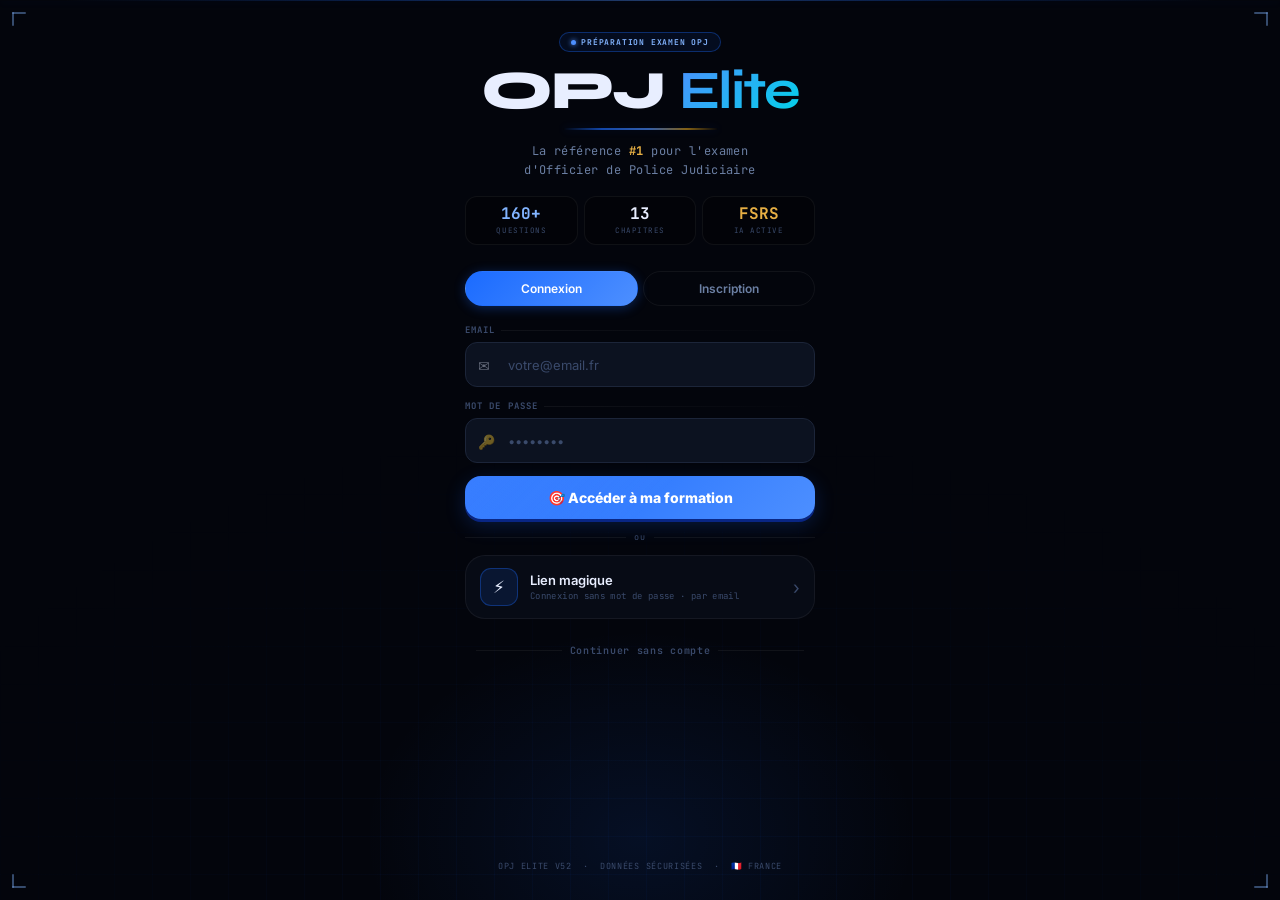
==== commit b52998ea: "Add files via upload" ====
--- a/index.html
+++ b/index.html
@@ -538,31 +538,34 @@
 
 </div><!-- /phone#app -->
 
-<!-- ONBOARDING -->
-<div id="onboarding" style="display:flex;position:fixed;inset:0;background:var(--bg-0);z-index:900;flex-direction:column;align-items:center;justify-content:center;padding:28px">
-  <div style="width:100%;max-width:380px;text-align:center">
-    <div style="font-size:72px;margin-bottom:16px">👮</div>
-    <div style="font-family:'Syne',sans-serif;font-size:26px;font-weight:900;color:var(--t1);letter-spacing:-.03em;margin-bottom:10px">OPJ Elite</div>
-    <div style="font-size:14px;color:var(--t2);line-height:1.7;margin-bottom:28px">La préparation la plus complète pour l'examen d'Officier de Police Judiciaire.</div>
-    <div id="auth-login">
-      <div class="inp-g"><label class="inp-lbl">Email</label><input type="email" id="login-email" class="inp" placeholder="votre@email.fr"></div>
-      <div class="inp-g"><label class="inp-lbl">Mot de passe</label><input type="password" id="login-password" class="inp" placeholder="••••••••"></div>
-      <button id="btn-login" class="btn-p" onclick="handleLogin()" style="margin-bottom:10px">Se connecter →</button>
-      <button class="btn-ghost btn-full" onclick="startOfflineMode()" style="font-size:12px">Continuer sans compte</button>
-    </div>
-    <div id="auth-signup" style="display:none">
-      <div class="inp-g"><label class="inp-lbl">Nom</label><input type="text" id="signup-name" class="inp" placeholder="Votre nom"></div>
-      <div class="inp-g"><label class="inp-lbl">Email</label><input type="email" id="signup-email" class="inp" placeholder="votre@email.fr"></div>
-      <div class="inp-g"><label class="inp-lbl">Mot de passe</label><input type="password" id="signup-password" class="inp" placeholder="min. 6 caractères"></div>
-      <div class="inp-g"><label class="inp-lbl">Date examen</label><input type="month" id="signup-date" class="inp" value="2026-06"></div>
-      <button id="btn-signup" class="btn-p" onclick="handleSignup()" style="margin-bottom:10px">Créer mon compte →</button>
-    </div>
-    <div style="display:flex;gap:8px;margin-top:12px">
-      <button id="tab-login" onclick="showAuthTab('login')" style="flex:1;padding:8px;border-radius:var(--r-m);border:1px solid var(--brd-acc);background:var(--accent);color:#fff;font-size:12px;font-weight:700;cursor:pointer">Connexion</button>
-      <button id="tab-signup" onclick="showAuthTab('signup')" style="flex:1;padding:8px;border-radius:var(--r-m);border:1px solid var(--brd);background:transparent;color:var(--t2);font-size:12px;font-weight:700;cursor:pointer">Inscription</button>
-    </div>
-  </div>
-</div>
+<!-- ONBOARDING PREMIUM — iframe vers onboarding.html -->
+<div id="onboarding" style="display:flex;position:fixed;inset:0;z-index:900;background:#03050c;">
+  <iframe
+    id="onboarding-frame"
+    src="./onboarding.html"
+    style="width:100%;height:100%;border:none;background:#03050c;"
+    allowtransparency="true">
+  </iframe>
+</div>
+
+<script>
+/* Pont de communication iframe → parent */
+window.addEventListener('message', function(e) {
+  if (!e.data) return;
+  /* L'iframe onboarding.html envoie {type:'auth', name:'...'} */
+  if (e.data.type === 'auth') {
+    window.finishAuth(e.data.name || 'Officier');
+  }
+  if (e.data.type === 'offline') {
+    window.startOfflineMode();
+  }
+});
+
+/* Exposer finishAuth à l'iframe */
+window._authBridge = function(name) {
+  window.finishAuth(name);
+};
+</script>
 
 <!-- NAV -->
 <nav class="bnav" id="bnav" style="display:none">
@@ -604,94 +607,184 @@
 <script src="./js/core/fsrs.js"></script>
 <script src="./js/core/audio.js"></script>
 <script src="./js/core/supabase.js"></script>
+
+<script>
+/* ═══════════════════════════════════════════════════════════════
+   PRE-PATCH — s'exécute AVANT app.js
+   But : intercepter navigateTo et finishAuth dès leur définition
+   ═══════════════════════════════════════════════════════════════ */
+
+/* La vraie fonction navigateTo — écrite ici, réutilisée partout */
+window.navigateTo = function(page) {
+  /* 1. Masquer toutes les pages */
+  document.querySelectorAll('.page').forEach(function(p) {
+    p.style.display = 'none';
+    p.classList.remove('active');
+  });
+
+  /* 2. Afficher la page cible en FLEX */
+  var el = document.getElementById('p-' + page);
+  if (el) {
+    el.style.cssText = 'display:flex !important; flex:1; flex-direction:column; overflow-y:auto;';
+    el.classList.add('active');
+  }
+
+  /* 3. Nav buttons */
+  document.querySelectorAll('.nav-btn').forEach(function(b) {
+    b.classList.toggle('active', b.id === 'nav-' + page);
+  });
+
+  /* 4. XP header sync */
+  if (window.S) {
+    var hxp = document.getElementById('hdr-xp');
+    if (hxp) hxp.textContent = (S.user.xp || 0) + ' XP';
+    var hxpl = document.getElementById('hdr-xp-lec');
+    if (hxpl) hxpl.textContent = (S.user.xp || 0) + ' XP';
+  }
+
+  /* 5. Grade pill */
+  if (typeof getGrade === 'function') {
+    var g = getGrade();
+    ['hdr-grade-pill','hdr-grade-pill-lec'].forEach(function(id) {
+      var el2 = document.getElementById(id);
+      if (el2) el2.textContent = g.name;
+    });
+  }
+
+  /* 6. Appeler le renderer de la page */
+  try {
+    if (page === 'home'    && typeof renderHome     === 'function') renderHome();
+    if (page === 'lecons'  && typeof renderLecons   === 'function') renderLecons();
+    if (page === 'revision'&& typeof renderRevision === 'function') renderRevision();
+    if (page === 'profil'  && typeof renderProfil   === 'function') renderProfil();
+  } catch(e) { console.warn('[NAV] renderer error:', page, e); }
+
+  window.scrollTo({ top: 0, behavior: 'instant' });
+};
+
+/* Fonction d'activation de l'app — appelée par boot() */
+window.finishAuth = function(name) {
+  console.log('[OPJ] finishAuth appelé pour:', name);
+
+  /* Masquer onboarding */
+  var onb = document.getElementById('onboarding');
+  if (onb) onb.style.display = 'none';
+
+  /* Montrer l'app */
+  var app = document.getElementById('app');
+  if (app) app.style.display = 'flex';
+
+  /* Montrer la nav */
+  var bnav = document.getElementById('bnav');
+  if (bnav) bnav.style.display = 'flex';
+
+  /* Bouton déconnexion */
+  var btnLogout = document.getElementById('btn-logout');
+  if (btnLogout) btnLogout.style.display = 'flex';
+
+  /* Sync status */
+  var syncStatus = document.getElementById('sync-status');
+  if (syncStatus && window.currentUser) syncStatus.textContent = 'Cloud ☁️';
+
+  /* Mise à jour streak */
+  if (typeof updateStreak === 'function') {
+    try { updateStreak(); } catch(e) {}
+  }
+
+  /* Naviguer vers home */
+  setTimeout(function() {
+    window.navigateTo('home');
+    if (typeof showToast === 'function') {
+      showToast('Bienvenue ' + (name || 'Officier') + ' ! 🎯', 'ok');
+    }
+    if (typeof BADGES !== 'undefined' && BADGES.checkAll) {
+      try { BADGES.checkAll(); } catch(e) {}
+    }
+  }, 50);
+};
+
+/* startOfflineMode — s'assure que la nav apparaît */
+window._origOffline = window.startOfflineMode;
+window.startOfflineMode = function() {
+  var bnav = document.getElementById('bnav');
+  if (bnav) bnav.style.display = 'flex';
+  if (typeof window._origOffline === 'function') {
+    window._origOffline();
+  }
+};
+</script>
+
 <script src="./js/app.js"></script>
 
 <script>
-/* ═══════════════════════════════════════════════════
-   CORRECTIFS INLINE v52 — Sans fichier patch externe
-   ═══════════════════════════════════════════════════ */
-
-/* FIX 1 : navigateTo → display flex (pas block) */
-(function(){
-  const _orig = window.navigateTo;
-  window.navigateTo = function(page) {
-    /* Masquer toutes les pages */
-    document.querySelectorAll('.page').forEach(p => {
-      p.style.display = 'none';
-      p.classList.remove('active');
+/* ═══════════════════════════════════════════════════════════════
+   POST-PATCH — s'exécute APRÈS app.js
+   But : s'assurer que app.js n'a pas écrasé nos fonctions
+   ═══════════════════════════════════════════════════════════════ */
+
+/* Verrouiller navigateTo ET finishAuth contre toute réécriture par app.js */
+(function lockFunctions() {
+  var _nav  = window.navigateTo;
+  var _auth = window.finishAuth;
+
+  Object.defineProperty(window, 'navigateTo', {
+    get: function() { return _nav; },
+    set: function(fn) {
+      console.log('[OPJ] navigateTo override bloqué');
+    },
+    configurable: true
+  });
+
+  Object.defineProperty(window, 'finishAuth', {
+    get: function() { return _auth; },
+    set: function(fn) {
+      console.log('[OPJ] finishAuth override bloqué');
+    },
+    configurable: true
+  });
+})();
+
+/* Vérification finale au DOMContentLoaded */
+document.addEventListener('DOMContentLoaded', function() {
+  /* S'assurer que #app a bien display:flex quand visible */
+  var app = document.getElementById('app');
+  if (app && app.style.display === 'block') {
+    app.style.display = 'flex';
+    app.style.flexDirection = 'column';
+  }
+});
+
+/* Observer #app pour corriger display:block → flex en temps réel */
+(function watchApp() {
+  var app = document.getElementById('app');
+  var bnav = document.getElementById('bnav');
+  if (!app) return;
+
+  var observer = new MutationObserver(function(mutations) {
+    mutations.forEach(function(m) {
+      if (m.attributeName === 'style') {
+        /* Si app passe en block → le corriger en flex */
+        if (app.style.display === 'block') {
+          app.style.display = 'flex';
+          app.style.flexDirection = 'column';
+        }
+        /* Si app devient visible → montrer la nav */
+        if (app.style.display !== 'none' && app.style.display !== '') {
+          if (bnav) bnav.style.display = 'flex';
+          /* Vérifier que la home est visible */
+          setTimeout(function() {
+            var anyVisible = Array.from(document.querySelectorAll('.page'))
+              .some(function(p) { return p.style.display === 'flex'; });
+            if (!anyVisible) {
+              window.navigateTo('home');
+            }
+          }, 100);
+        }
+      }
     });
-    /* Afficher la page cible en FLEX */
-    const el = document.getElementById('p-' + page);
-    if (el) {
-      el.style.display = 'flex';
-      el.style.flex = '1';
-      el.style.flexDirection = 'column';
-      el.classList.add('active');
-    }
-    /* Boutons nav */
-    document.querySelectorAll('.nav-btn').forEach(b => {
-      b.classList.toggle('active', b.id === 'nav-' + page);
-    });
-    /* XP header */
-    if (window.S) {
-      const hxp = document.getElementById('hdr-xp');
-      if (hxp) hxp.textContent = S.user.xp + ' XP';
-    }
-    /* Renderers */
-    try {
-      if (page === 'home')     { if(typeof renderHome     ==='function') renderHome(); }
-      if (page === 'lecons')   { if(typeof renderLecons   ==='function') renderLecons(); }
-      if (page === 'revision') { if(typeof renderRevision ==='function') renderRevision(); }
-      if (page === 'profil')   { if(typeof renderProfil   ==='function') renderProfil(); }
-    } catch(e) { console.warn('[FIX] renderer:', e); }
-    window.scrollTo({top:0, behavior:'instant'});
-  };
-})();
-
-/* FIX 2 : Afficher nav et app après boot */
-(function waitForBoot(){
-  function check() {
-    const app = document.getElementById('app');
-    const bnav = document.getElementById('bnav');
-    if (!app || !bnav) return;
-    if (app.style.display !== 'none') {
-      bnav.style.display = 'flex';
-    }
-  }
-  setTimeout(check, 800);
-  setTimeout(check, 2000);
-  /* Observer les changements sur #app */
-  const app = document.getElementById('app');
-  if (app) {
-    new MutationObserver(check).observe(app, {attributes: true, attributeFilter: ['style']});
-  }
-})();
-
-/* FIX 3 : finishAuth → montrer la nav */
-(function(){
-  const _orig = window.finishAuth;
-  window.finishAuth = function(name) {
-    const bnav = document.getElementById('bnav');
-    if (bnav) bnav.style.display = 'flex';
-    if (typeof _orig === 'function') _orig(name);
-    /* S'assurer que la home est visible en flex */
-    setTimeout(() => {
-      const home = document.getElementById('p-home');
-      if (home && home.style.display !== 'flex') {
-        navigateTo('home');
-      }
-    }, 100);
-  };
-})();
-
-/* FIX 4 : startOfflineMode → montrer nav */
-(function(){
-  const _orig = window.startOfflineMode;
-  window.startOfflineMode = function() {
-    const bnav = document.getElementById('bnav');
-    if (bnav) bnav.style.display = 'flex';
-    if (typeof _orig === 'function') _orig();
-  };
+  });
+
+  observer.observe(app, { attributes: true, attributeFilter: ['style'] });
 })();
 </script>
 </body>
